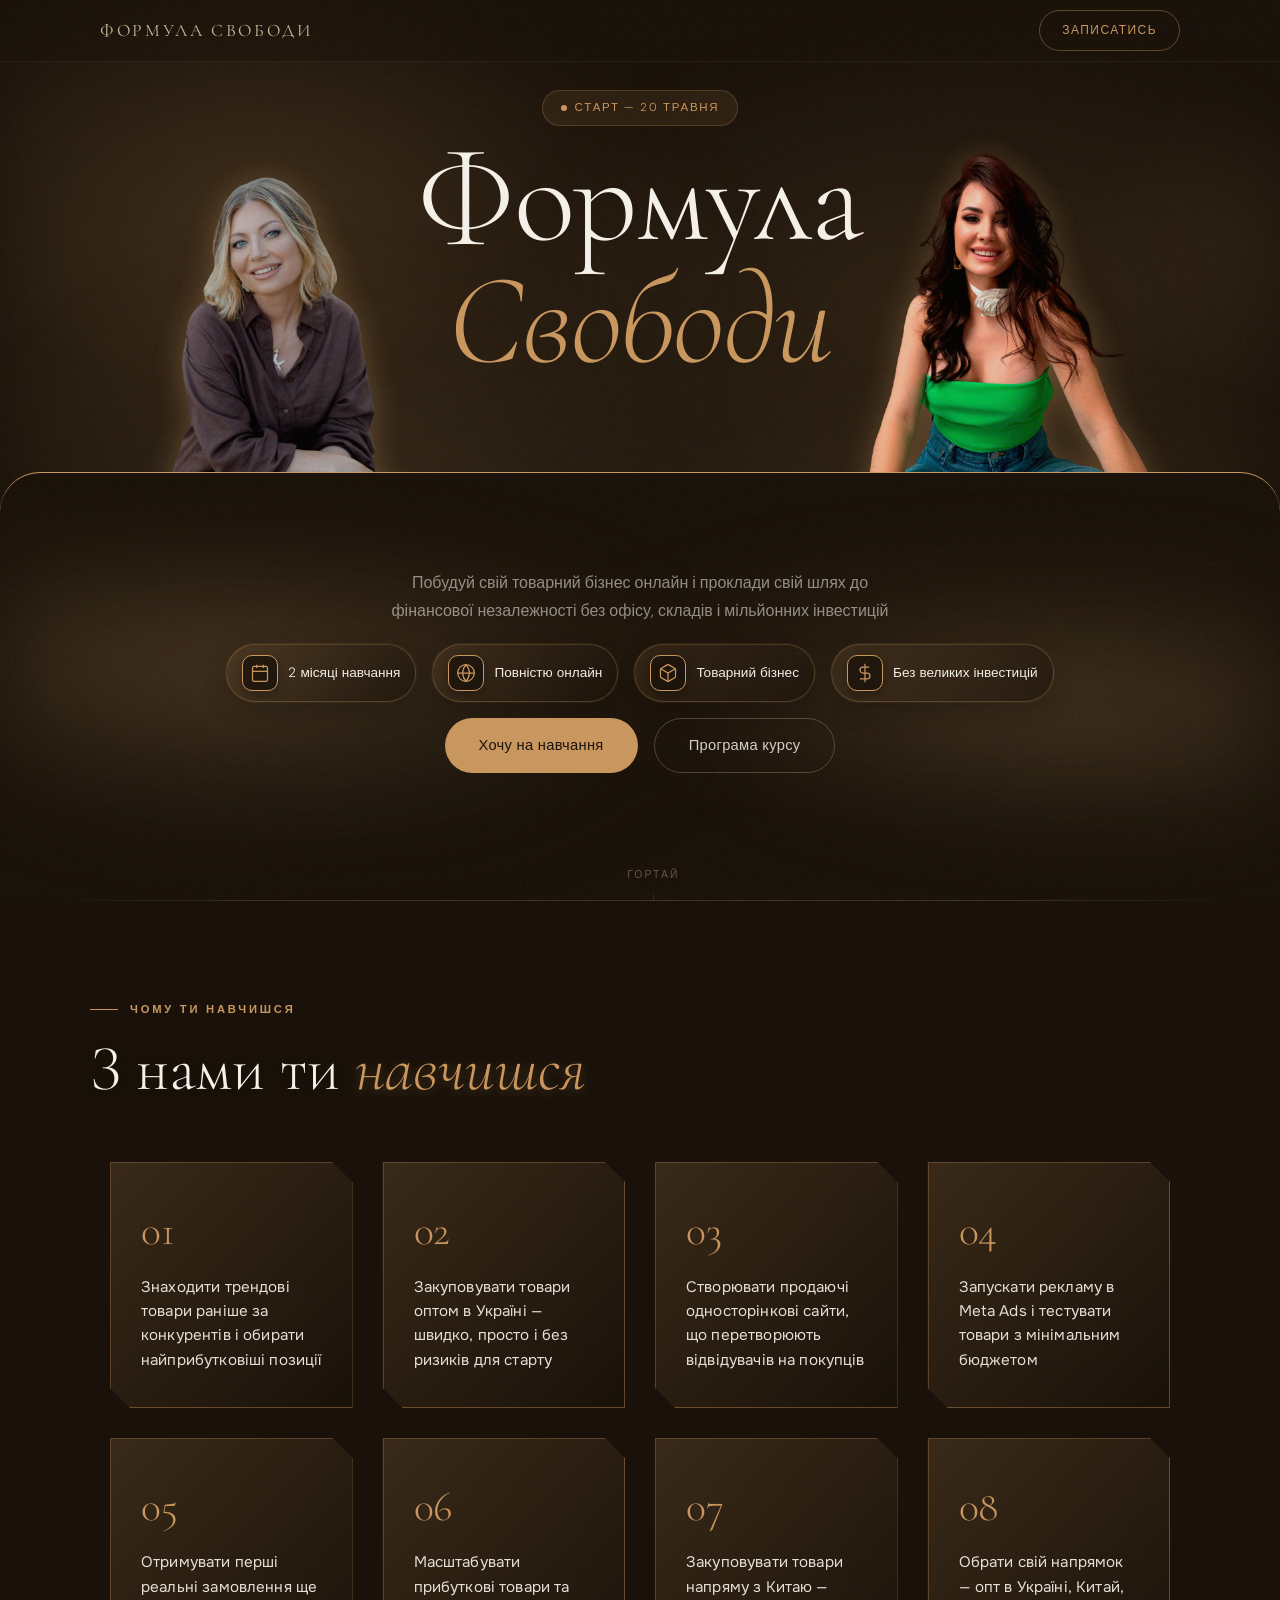
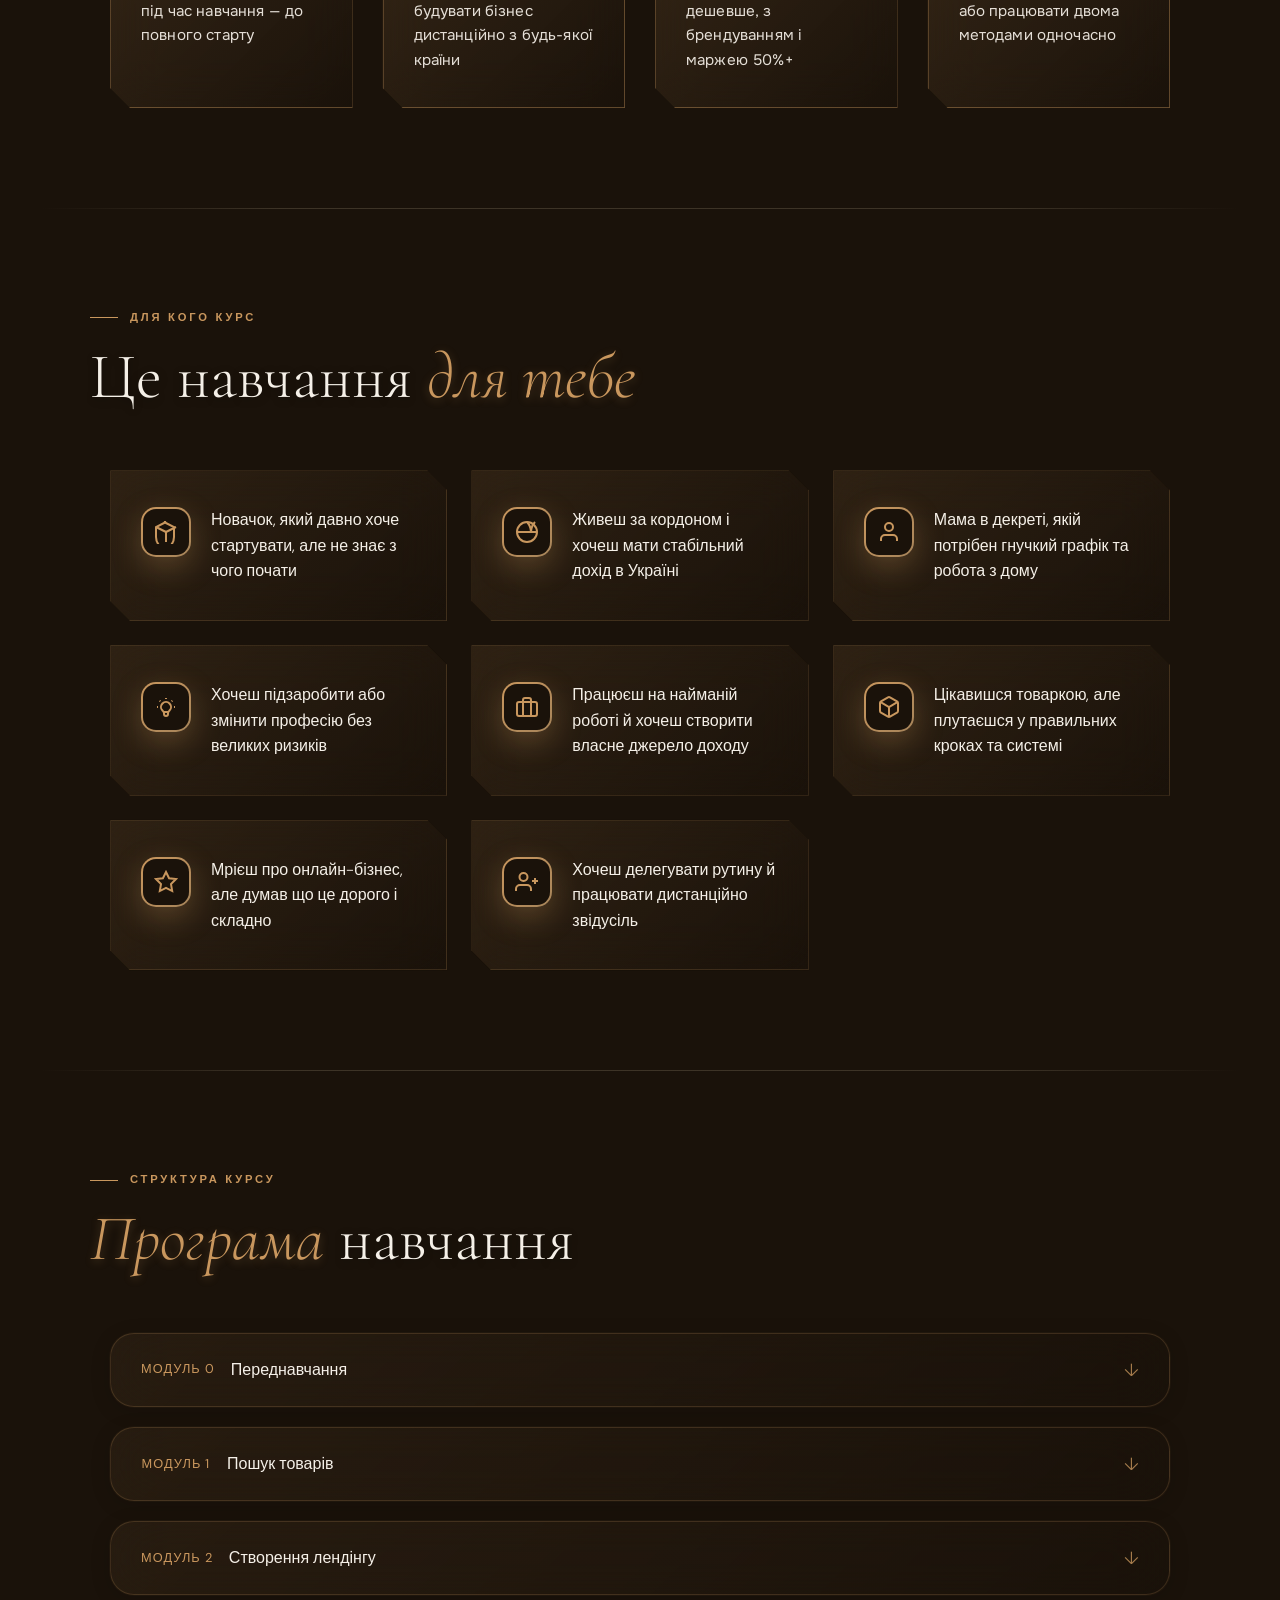
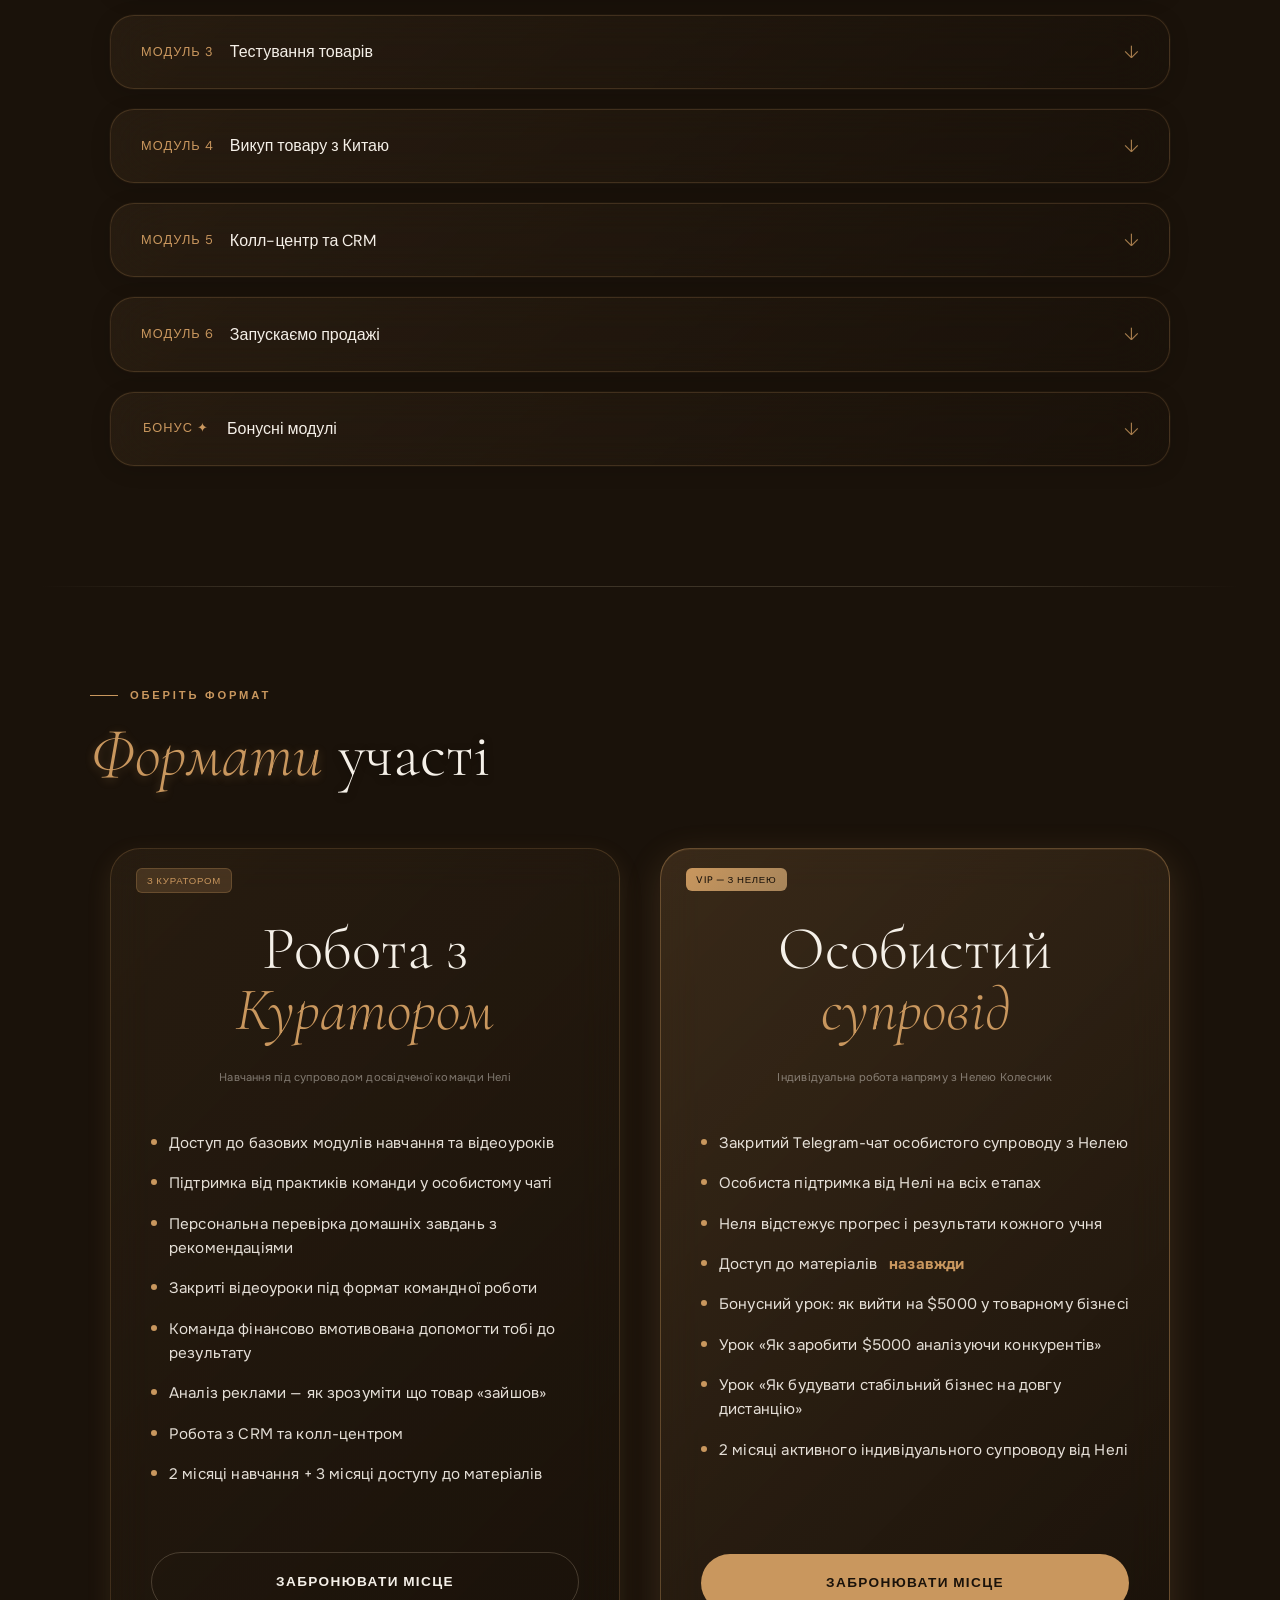
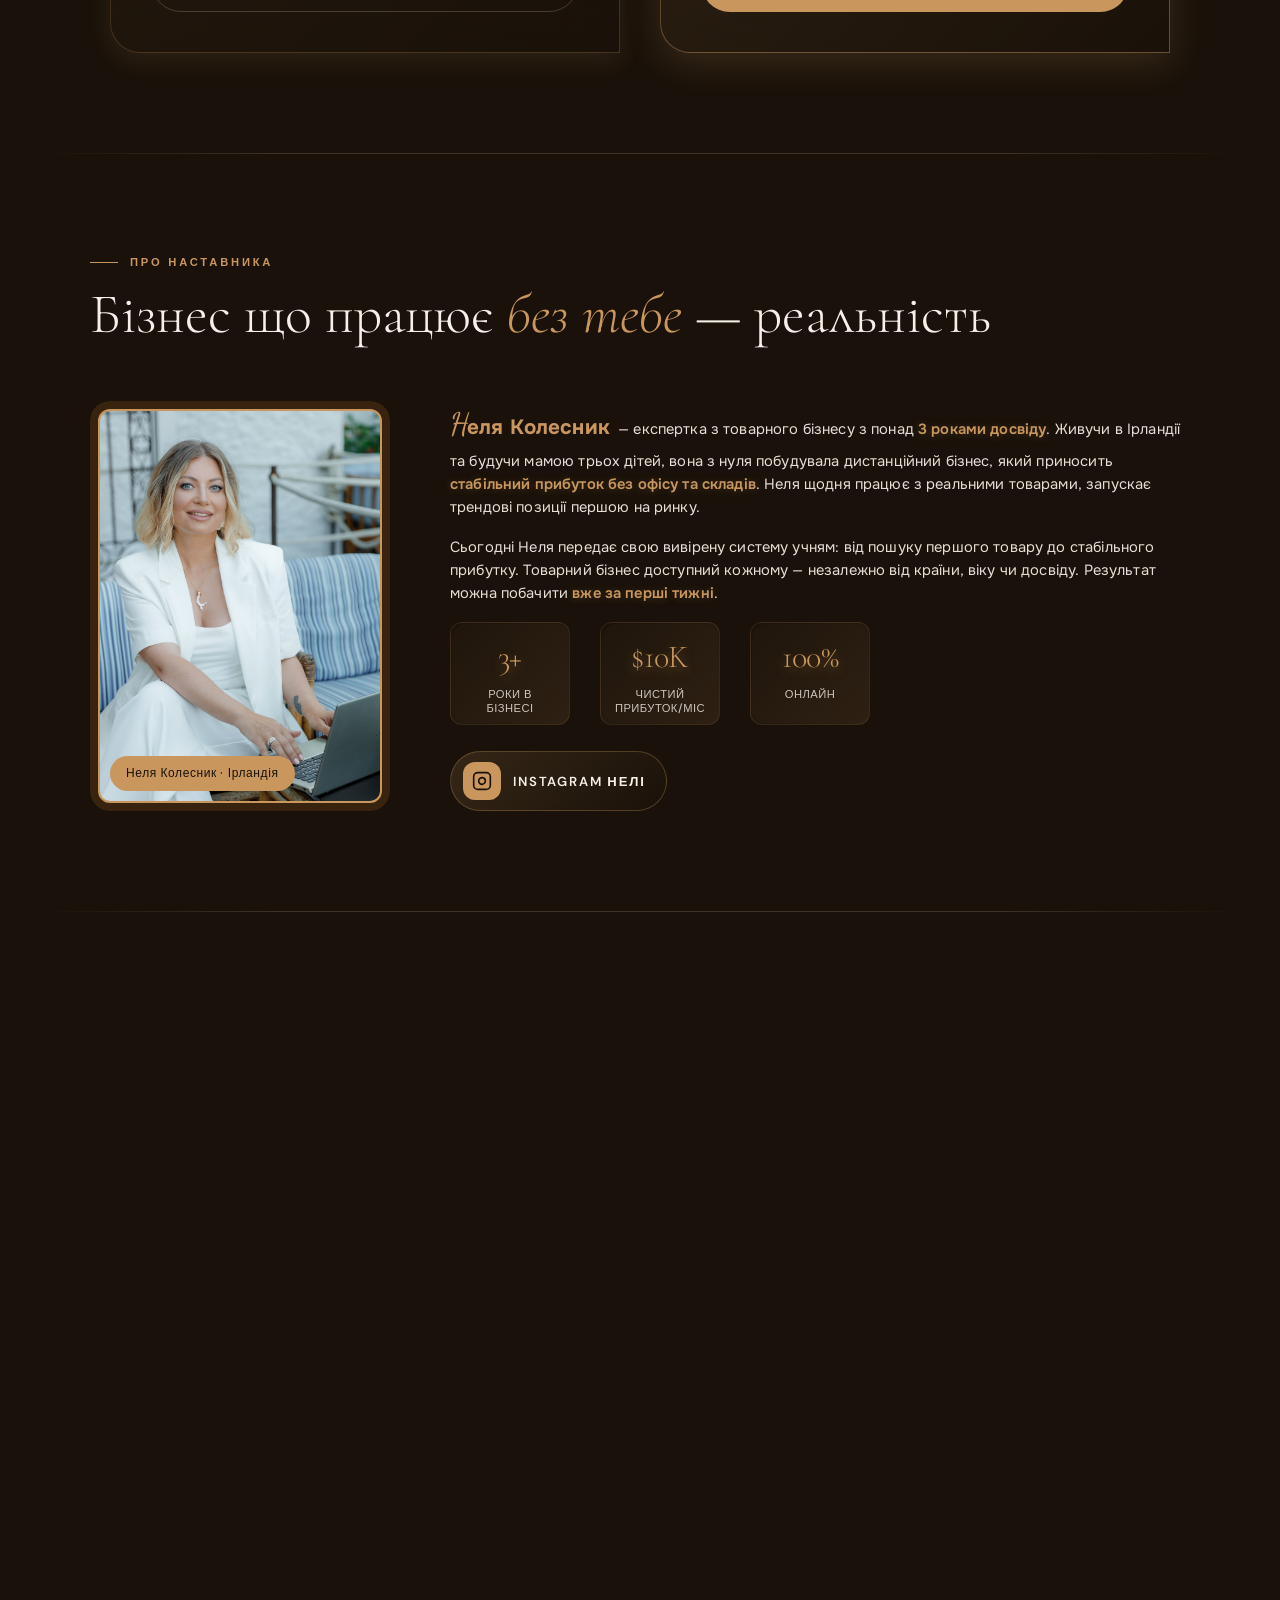
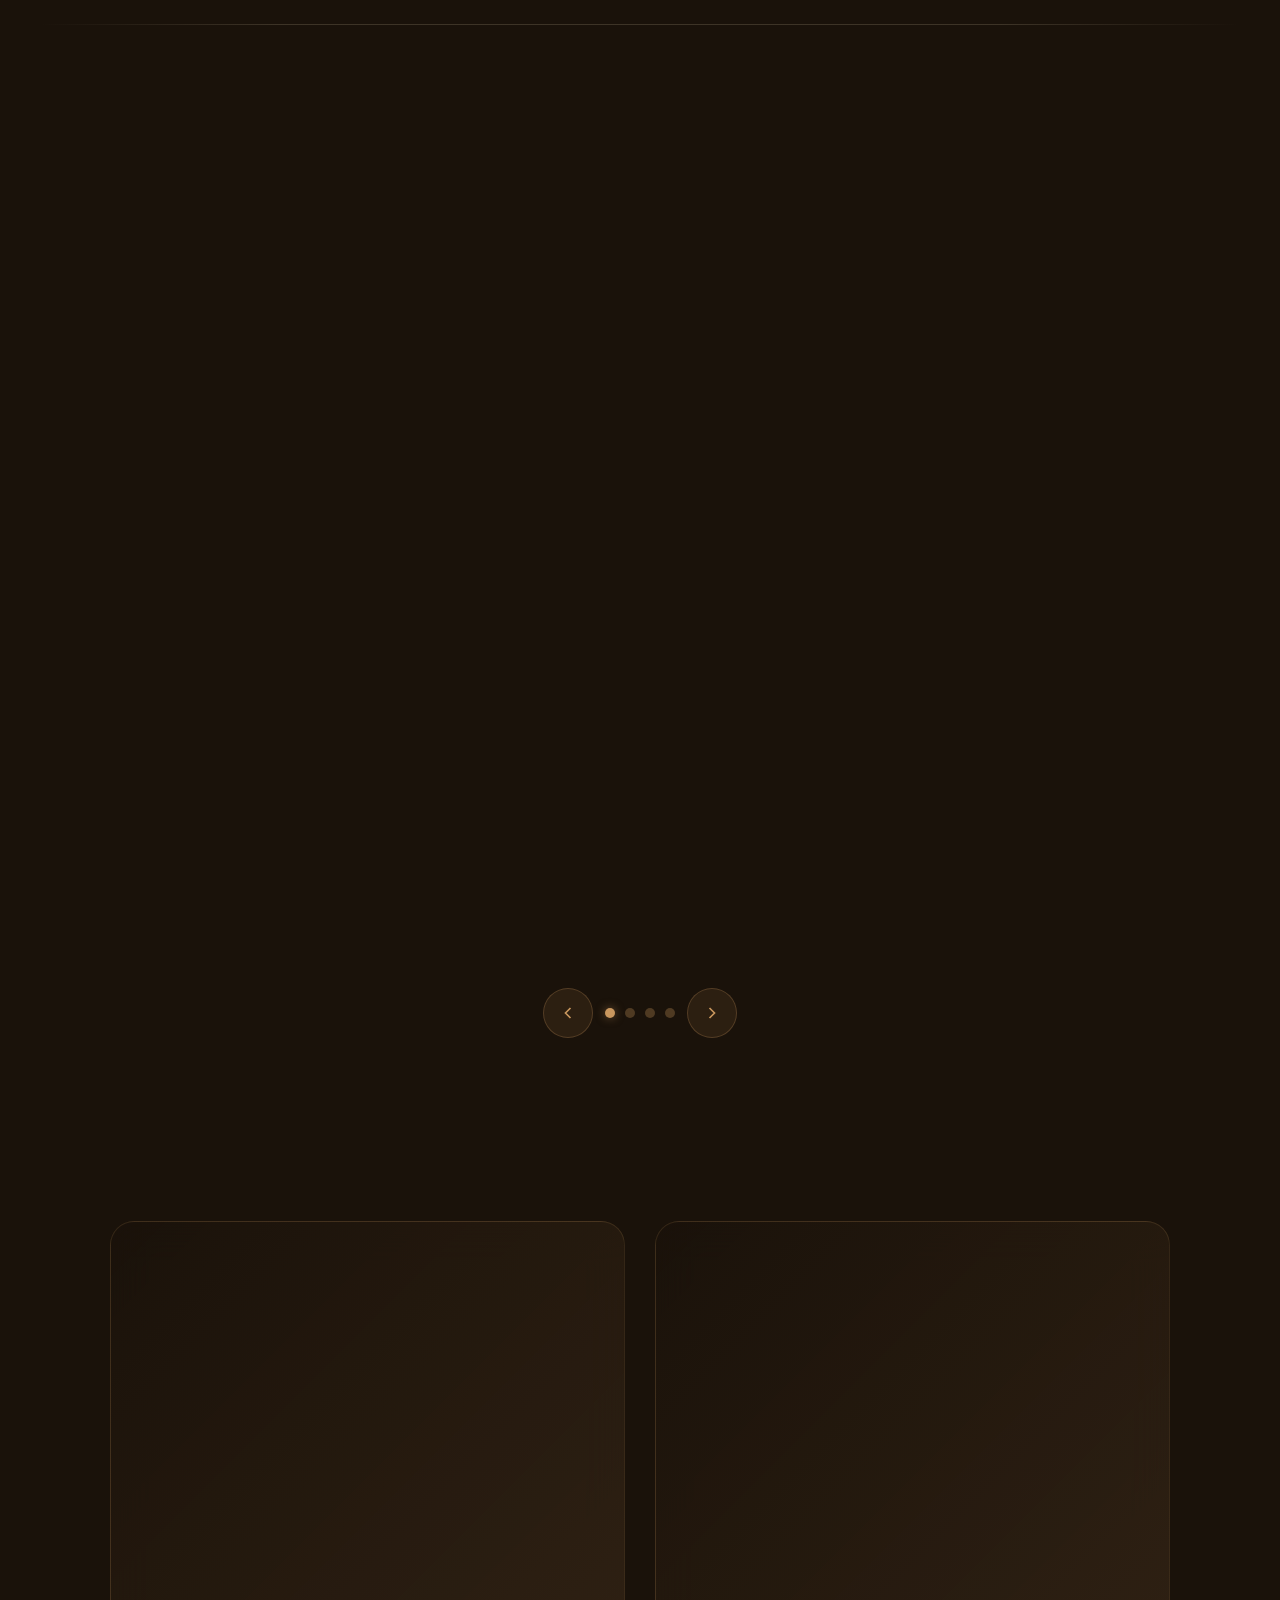
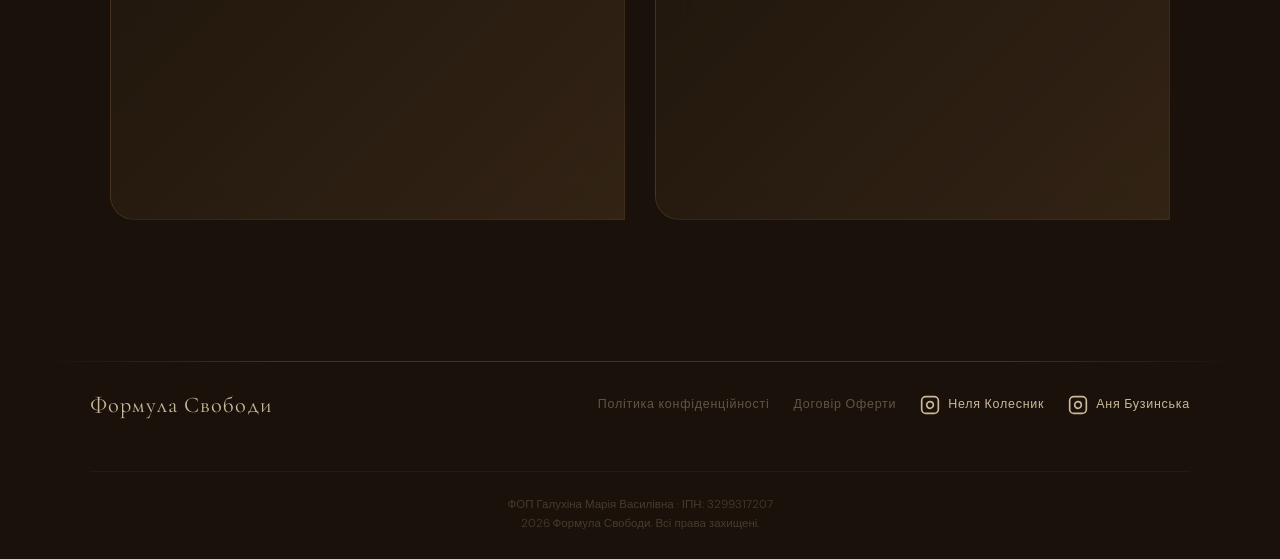
==== index.html @ 08f07c8e "Add files via upload" ====
<!DOCTYPE html>
<html lang="uk">
  
<head>
<meta charset="UTF-8" />
<meta name="viewport" content="width=device-width, initial-scale=1.0" />
<title>Формула Свободи — Неля Колесник</title>
<link rel="preconnect" href="https://fonts.googleapis.com" />
<link rel="preconnect" href="https://fonts.gstatic.com" crossorigin />
<link href="https://fonts.googleapis.com/css2?family=Cormorant+Garamond:ital,wght@0,300;0,400;0,600;0,700;1,300;1,400&family=DM+Sans:wght@300;400;500&family=Onest:wght@300;400;500;600&family=Dancing+Script:wght@400;700&display=swap" rel="stylesheet" />
<link rel="icon" type="image/svg+xml" href="data:image/svg+xml,%3Csvg xmlns='http://www.w3.org/2000/svg' viewBox='0 0 32 32'%3E%3Crect width='32' height='32' rx='6' fill='%23c9975e'/%3E%3Crect x='6' y='12' width='20' height='14' rx='2' fill='%23f5f0e8'/%3E%3Crect x='10' y='8' width='12' height='6' rx='1' fill='%23c9975e'/%3E%3Crect x='14' y='10' width='4' height='2' rx='1' fill='%23f5f0e8'/%3E%3C/svg%3E" />

<link rel="stylesheet" href="css/index.css">
</head>
<body>

<!-- NAV -->
<nav>
  <div class="nav-logo">Формула Свободи</div>
  <a href="https://t.me/Kolesnyk_team_H" target="_blank" class="nav-cta">Записатись</a>
</nav>

<!-- HERO -->
<section class="hero">
  <div class="hero-bg"></div>
  <div class="float-el float-el-1"></div>
  <div class="float-el float-el-2"></div>

  <div class="hero-badge">
    <span>Старт — 20 травня</span>
  </div>

  <div class="hero-photos">
    <img src="photo/hero11/Неля.png" alt="Неля" class="hero-photo-left">
    <img src="photo/hero11/Аня.png" alt="Аня" class="hero-photo-right">
  </div>

  <h1 class="hero-title">
    Формула<br />
    <em>Свободи</em>
  </h1>
<div class="new-item">
  <p class="hero-sub">
    Побудуй свій товарний бізнес онлайн і проклади свій шлях до фінансової незалежності без офісу, складів і мільйонних інвестицій
  </p>

  <div class="hero-pills">
    <div class="pill">
      <div class="pill-icon">
        <svg viewBox="0 0 24 24" fill="none" stroke="currentColor" stroke-width="1.5">
          <rect x="3" y="4" width="18" height="18" rx="2" ry="2"/>
          <line x1="16" y1="2" x2="16" y2="6"/>
          <line x1="8" y1="2" x2="8" y2="6"/>
          <line x1="3" y1="10" x2="21" y2="10"/>
        </svg>
      </div>
      2 місяці навчання
    </div>
    <div class="pill">
      <div class="pill-icon">
        <svg viewBox="0 0 24 24" fill="none" stroke="currentColor" stroke-width="1.5">
          <circle cx="12" cy="12" r="10"/>
          <line x1="2" y1="12" x2="22" y2="12"/>
          <path d="M12 2a15.3 15.3 0 0 1 4 10 15.3 15.3 0 0 1-4 10 15.3 15.3 0 0 1-4-10 15.3 15.3 0 0 1 4-10z"/>
        </svg>
      </div>
      Повністю онлайн
    </div>
    <div class="pill">
      <div class="pill-icon">
        <svg viewBox="0 0 24 24" fill="none" stroke="currentColor" stroke-width="1.5">
          <path d="M21 16V8a2 2 0 0 0-1-1.73l-7-4a2 2 0 0 0-2 0l-7 4A2 2 0 0 0 3 8v8a2 2 0 0 0 1 1.73l7 4a2 2 0 0 0 2 0l7-4A2 2 0 0 0 21 16z"/>
          <polyline points="3.27 6.96 12 12.01 20.73 6.96"/>
          <line x1="12" y1="22.08" x2="12" y2="12"/>
        </svg>
      </div>
      Товарний бізнес
    </div>
    <div class="pill">
      <div class="pill-icon">
        <svg viewBox="0 0 24 24" fill="none" stroke="currentColor" stroke-width="1.5">
          <line x1="12" y1="1" x2="12" y2="23"/>
          <path d="M17 5H9.5a3.5 3.5 0 0 0 0 7h5a3.5 3.5 0 0 1 0 7H6"/>
        </svg>
      </div>
      Без великих інвестицій
    </div>
  </div>

  <div class="hero-cta-group">
    <a href="https://t.me/Kolesnyk_team_H" target="_blank" class="btn-primary">Хочу на навчання</a>
    <a href="#programme" class="btn-ghost">Програма курсу</a>
  </div>

  <div class="hero-scroll">
    <span>Гортай</span>
    <div class="scroll-line"></div>
  </div>
</div>
</section>

<div class="section-divider"></div>

<!-- LEARN -->
<section class="learn" id="learn">
  <div class="learn-inner">
    <div class="reveal">
      <div class="section-label">Чому ти навчишся</div>
      <h2 class="section-title">З нами ти <em>навчишся</em></h2>
    </div>
    <div class="learn-grid">
      <div class="learn-card reveal reveal-delay-1">
        <div class="learn-num">01</div>
        <div class="learn-text">Знаходити трендові товари раніше за конкурентів і обирати найприбутковіші позиції</div>
      </div>
      <div class="learn-card reveal reveal-delay-2">
        <div class="learn-num">02</div>
        <div class="learn-text">Закуповувати товари оптом в Україні — швидко, просто і без ризиків для старту</div>
      </div>
      <div class="learn-card reveal reveal-delay-3">
        <div class="learn-num">03</div>
        <div class="learn-text">Створювати продаючі односторінкові сайти, що перетворюють відвідувачів на покупців</div>
      </div>
      <div class="learn-card reveal reveal-delay-1">
        <div class="learn-num">04</div>
        <div class="learn-text">Запускати рекламу в Meta Ads і тестувати товари з мінімальним бюджетом</div>
      </div>
      <div class="learn-card reveal reveal-delay-2">
        <div class="learn-num">05</div>
        <div class="learn-text">Отримувати перші реальні замовлення ще під час навчання — до повного старту</div>
      </div>
      <div class="learn-card reveal reveal-delay-3">
        <div class="learn-num">06</div>
        <div class="learn-text">Масштабувати прибуткові товари та будувати бізнес дистанційно з будь-якої країни</div>
      </div>
      <div class="learn-card reveal reveal-delay-1">
        <div class="learn-num">07</div>
        <div class="learn-text">Закуповувати товари напряму з Китаю — дешевше, з брендуванням і маржею 50%+</div>
      </div>
      <div class="learn-card reveal reveal-delay-2">
        <div class="learn-num">08</div>
        <div class="learn-text">Обрати свій напрямок — опт в Україні, Китай, або працювати двома методами одночасно</div>
      </div>
    </div>
  </div>
</section>

<div class="section-divider"></div>

<!-- FOR WHO -->
<section class="forwho" id="forwho">
  <div class="forwho-inner">
    <div class="reveal">
      <div class="section-label">Для кого курс</div>
      <h2 class="section-title">Це навчання <em>для тебе</em></h2>
    </div>
    <div class="forwho-grid reveal">
      <div class="forwho-item">
        <div class="forwho-icon">
          <svg viewBox="0 0 24 24" fill="none" stroke="currentColor" stroke-width="2">
            <path d="M12 2L2 7v10c0 5.55 3.84 10.74 9 12 5.16-1.26 9-6.45 9-12V7l-10-5z"/>
            <path d="M12 22V12"/>
            <path d="M12 12L2 7"/>
            <path d="M12 12l10-5"/>
          </svg>
        </div>
        <div class="forwho-text">Новачок, який давно хоче стартувати, але не знає з чого почати</div>
      </div>
      <div class="forwho-item">
        <div class="forwho-icon">
          <svg viewBox="0 0 24 24" fill="none" stroke="currentColor" stroke-width="2">
            <circle cx="12" cy="12" r="10"/>
            <path d="M2 12h20"/>
            <path d="M12 2a15.3 15.3 0 0 1 4 10 15.3 15.3 0 0 1 4-10"/>
          </svg>
        </div>
        <div class="forwho-text">Живеш за кордоном і хочеш мати стабільний дохід в Україні</div>
      </div>
      <div class="forwho-item">
        <div class="forwho-icon">
          <svg viewBox="0 0 24 24" fill="none" stroke="currentColor" stroke-width="2">
            <path d="M20 21v-2a4 4 0 0 0-4-4H8a4 4 0 0 0-4 4v2"/>
            <circle cx="12" cy="7" r="4"/>
          </svg>
        </div>
        <div class="forwho-text">Мама в декреті, якій потрібен гнучкий графік та робота з дому</div>
      </div>
      <div class="forwho-item">
        <div class="forwho-icon">
          <svg viewBox="0 0 24 24" fill="none" stroke="currentColor" stroke-width="2">
            <path d="M9.663 17h4.673M12 3v1m6.364 1.636l-.707.707M21 12h-1M4 12H3m3.343-5.657l-.707-.707m2.828 9.9a5 5 0 117.072 0l-.548.547A3.374 3.374 0 0014 18.469V19a2 2 0 11-4 0v-.531c0-.895-.356-1.754-.988-2.386l-.548-.547z"/>
          </svg>
        </div>
        <div class="forwho-text">Хочеш підзаробити або змінити професію без великих ризиків</div>
      </div>
      <div class="forwho-item">
        <div class="forwho-icon">
          <svg viewBox="0 0 24 24" fill="none" stroke="currentColor" stroke-width="2">
            <rect x="2" y="7" width="20" height="14" rx="2" ry="2"/>
            <path d="M16 21V5a2 2 0 00-2-2h-4a2 2 0 00-2 2v16"/>
          </svg>
        </div>
        <div class="forwho-text">Працюєш на найманій роботі й хочеш створити власне джерело доходу</div>
      </div>
      <div class="forwho-item">
        <div class="forwho-icon">
          <svg viewBox="0 0 24 24" fill="none" stroke="currentColor" stroke-width="2">
            <path d="M21 16V8a2 2 0 00-1-1.73l-7-4a2 2 0 00-2 0l-7 4A2 2 0 003 8v8a2 2 0 001 1.73l7 4a2 2 0 002 0l7-4A2 2 0 0021 16z"/>
            <polyline points="3.27 6.96 12 12.01 20.73 6.96"/>
            <line x1="12" y1="22.08" x2="12" y2="12"/>
          </svg>
        </div>
        <div class="forwho-text">Цікавишся товаркою, але плутаєшся у правильних кроках та системі</div>
      </div>
      <div class="forwho-item">
        <div class="forwho-icon">
          <svg viewBox="0 0 24 24" fill="none" stroke="currentColor" stroke-width="2">
            <polygon points="12 2 15.09 8.26 22 9 17 14.14 18.18 21.02 12 17.77 5.82 21.02 7 14.14 2 9 8.91 8.26 12 2"/>
          </svg>
        </div>
        <div class="forwho-text">Мрієш про онлайн-бізнес, але думав що це дорого і складно</div>
      </div>
      <div class="forwho-item">
        <div class="forwho-icon">
          <svg viewBox="0 0 24 24" fill="none" stroke="currentColor" stroke-width="2">
            <path d="M16 21v-2a4 4 0 00-4-4H5a4 4 0 00-4 4v2"/>
            <circle cx="8.5" cy="7" r="4"/>
            <path d="M20 8v6M23 11h-6"/>
          </svg>
        </div>
        <div class="forwho-text">Хочеш делегувати рутину й працювати дистанційно звідусіль</div>
      </div>
    </div>
  </div>
</section>

<div class="section-divider"></div>

<!-- PROGRAMME -->
<section class="programme" id="programme">
  <div class="programme-inner">
    <div class="reveal">
      <div class="section-label">Структура курсу</div>
      <h2 class="section-title"><em>Програма</em> навчання</h2>
    </div>
    <div class="acc-list">

      <div class="acc-item reveal">
        <div class="acc-header" onclick="toggleAcc(this)">
          <div class="acc-meta">
            <span class="acc-num">Модуль 0</span>
            <span class="acc-name">Переднавчання</span>
          </div>
          <div class="acc-arrow">↓</div>
        </div>
        <div class="acc-body">
          <div class="acc-body-inner">
            <ul class="acc-points">
              <li>Ознайомишся зі структурою курсу та налаштуєш себе на результат</li>
              <li>Підготуєш усе необхідне для роботи і зробиш перші кроки</li>
            </ul>
          </div>
        </div>
      </div>

      <div class="acc-item reveal">
        <div class="acc-header" onclick="toggleAcc(this)">
          <div class="acc-meta">
            <span class="acc-num">Модуль 1</span>
            <span class="acc-name">Пошук товарів</span>
          </div>
          <div class="acc-arrow">↓</div>
        </div>
        <div class="acc-body">
          <div class="acc-body-inner">
            <ul class="acc-points">
              <li>Навчишся знаходити трендові товари до того, як вони стануть масовими</li>
              <li>Зрозумієш, як оцінювати попит та конкурентне середовище</li>
              <li>Обиратимеш найкращі позиції з максимальною маржинальністю</li>
            </ul>
          </div>
        </div>
      </div>

      <div class="acc-item reveal">
        <div class="acc-header" onclick="toggleAcc(this)">
          <div class="acc-meta">
            <span class="acc-num">Модуль 2</span>
            <span class="acc-name">Створення лендінгу</span>
          </div>
          <div class="acc-arrow">↓</div>
        </div>
        <div class="acc-body">
          <div class="acc-body-inner">
            <ul class="acc-points">
              <li>Розберешся з доменом, хостингом та базовими налаштуваннями</li>
              <li>Навчишся швидко працювати з конструктором сайтів</li>
              <li>Створиш повноцінний продаючий лендінг для свого товару</li>
            </ul>
          </div>
        </div>
      </div>

      <div class="acc-item reveal">
        <div class="acc-header" onclick="toggleAcc(this)">
          <div class="acc-meta">
            <span class="acc-num">Модуль 3</span>
            <span class="acc-name">Тестування товарів</span>
          </div>
          <div class="acc-arrow">↓</div>
        </div>
        <div class="acc-body">
          <div class="acc-body-inner">
            <ul class="acc-points">
              <li>Дізнаєшся все про запуск реклами в Meta Ads від нуля</li>
              <li>Освоїш тести в Ads Manager і навчишся читати аналітику</li>
              <li>Зрозумієш, як визначати товари що «заходять» і відсівати провальні</li>
            </ul>
          </div>
        </div>
      </div>

      <div class="acc-item reveal">
        <div class="acc-header" onclick="toggleAcc(this)">
          <div class="acc-meta">
            <span class="acc-num">Модуль 4</span>
            <span class="acc-name">Викуп товару з Китаю</span>
          </div>
          <div class="acc-arrow">↓</div>
        </div>
        <div class="acc-body">
          <div class="acc-body-inner">
            <ul class="acc-points">
              <li>Отримаєш покрокову інструкцію замовлення прямо з фабрик</li>
              <li>Дізнаєшся, як купувати безпечно й уникнути типових пасток</li>
            </ul>
          </div>
        </div>
      </div>

      <div class="acc-item reveal">
        <div class="acc-header" onclick="toggleAcc(this)">
          <div class="acc-meta">
            <span class="acc-num">Модуль 5</span>
            <span class="acc-name">Колл-центр та CRM</span>
          </div>
          <div class="acc-arrow">↓</div>
        </div>
        <div class="acc-body">
          <div class="acc-body-inner">
            <ul class="acc-points">
              <li>Навчишся передавати й ефективно обробляти замовлення в системі</li>
              <li>Дізнаєшся, як автоматизувати ключові бізнес-процеси та делегувати рутину</li>
            </ul>
          </div>
        </div>
      </div>

      <div class="acc-item reveal">
        <div class="acc-header" onclick="toggleAcc(this)">
          <div class="acc-meta">
            <span class="acc-num">Модуль 6</span>
            <span class="acc-name">Запускаємо продажі</span>
          </div>
          <div class="acc-arrow">↓</div>
        </div>
        <div class="acc-body">
          <div class="acc-body-inner">
            <ul class="acc-points">
              <li>Розберешся, як запускати стабільні продажі після отримання товару</li>
              <li>Навчишся організовувати обробку замовлень та роботу з клієнтами</li>
            </ul>
          </div>
        </div>
      </div>

      <div class="acc-item acc-bonus reveal">
        <div class="acc-header" onclick="toggleAcc(this)">
          <div class="acc-meta">
            <span class="acc-num"></span>
            <span class="acc-name">Бонусні модулі</span>
          </div>
          <div class="acc-arrow">↓</div>
        </div>
        <div class="acc-body">
          <div class="acc-body-inner">
            <ul class="acc-points">
              <li>Відкриття ФОП — легально та правильно без зайвого клопоту</li>
              <li>Пошук постачальників в Україні — як економити час і гроші</li>
              <li>Антикризовий модуль — що робити в нестандартних ситуаціях і форс-мажорах</li>
            </ul>
          </div>
        </div>
      </div>

    </div>
  </div>
</section>

<div class="section-divider"></div>


<!-- FORMATS -->
<section class="formats" id="formats">
  <div class="formats-inner">
    <div class="reveal">
      <div class="section-label">Оберіть формат</div>
      <h2 class="section-title"><em>Формати</em> участі</h2>
    </div>
    <div class="formats-grid">

      <!-- Card 1 -->
      <div class="format-card curator reveal">
        <div class="format-tag-corner curator">З куратором</div>
        <div class="format-card-top">
          <div class="format-name banner-title">Робота з<br/><em>Куратором</em></div>
          <div class="format-desc subtitle-small">Навчання під супроводом досвідченої команди Нелі</div>
        </div>
        <ul class="format-features">
          <li><div class="feat-dot"></div>Доступ до базових модулів навчання та відеоуроків</li>
          <li><div class="feat-dot"></div>Підтримка від практиків команди у особистому чаті</li>
          <li><div class="feat-dot"></div>Персональна перевірка домашніх завдань з рекомендаціями</li>
          <li><div class="feat-dot"></div>Закриті відеоуроки під формат командної роботи</li>
          <li><div class="feat-dot"></div>Команда фінансово вмотивована допомогти тобі до результату</li>
          <li><div class="feat-dot"></div>Аналіз реклами — як зрозуміти що товар «зайшов»</li>
          <li><div class="feat-dot"></div>Робота з CRM та колл-центром</li>
          <li><div class="feat-dot"></div>2 місяці навчання + 3 місяці доступу до матеріалів</li>
        </ul>
        <div class="format-cta-wrap">
          <a href="https://t.me/Kolesnyk_team_H" target="_blank" class="btn-ghost" style="display:flex;justify-content:center;">Забронювати місце</a>
        </div>
      </div>

      <!-- Card 2 -->
      <div class="format-card dark-card reveal reveal-delay-1">
        <div class="format-tag-corner personal">VIP — з Нелею</div>
        <div class="format-card-top">
          <div class="format-name banner-title">Особистий<br/><em>супровід</em></div>
          <div class="format-desc subtitle-small">Індивідуальна робота напряму з Нелею Колесник</div>
        </div>
        <ul class="format-features">
          <li><div class="feat-dot"></div>Закритий Telegram-чат особистого супроводу з Нелею</li>
          <li><div class="feat-dot"></div>Особиста підтримка від Нелі на всіх етапах</li>
          <li><div class="feat-dot"></div>Неля відстежує прогрес і результати кожного учня</li>
          <li><div class="feat-dot"></div>Доступ до матеріалів <strong style="color:var(--accent)">назавжди</strong></li>
          <li><div class="feat-dot"></div>Бонусний урок: як вийти на $5000 у товарному бізнесі</li>
          <li><div class="feat-dot"></div>Урок «Як заробити $5000 аналізуючи конкурентів»</li>
          <li><div class="feat-dot"></div>Урок «Як будувати стабільний бізнес на довгу дистанцію»</li>
          <li><div class="feat-dot"></div>2 місяці активного індивідуального супроводу від Нелі</li>
        </ul>
        <div class="format-cta-wrap">
          <a href="https://t.me/Kolesnyk_team_H" target="_blank" class="btn-primary" style="display:flex;justify-content:center;">Забронювати місце</a>
        </div>
      </div>

    </div>
  </div>
</section>

<div class="section-divider"></div>

<!-- ABOUT -->
<section class="about" id="about">
  <div class="about-inner">
    <div class="about-header reveal">
      <div class="section-label">Про наставника</div>
      <h2 class="about-main-title">Бізнес що працює <em>без тебе</em> — реальність</h2>
    </div>
    <div class="expert-wrap reveal">
      <div class="expert-photo-col">
        <div class="expert-photo">
          <img src="photo/709A1560.jpg" alt="Неля Колесник" class="expert-photo-img" loading="lazy">
          <div class="expert-photo-border"></div>
          <div class="expert-photo-frame"></div>
          <div class="expert-tag">Неля Колесник · Ірландія</div>
        </div>
      </div>
      <div class="expert-info-col">
        <p class="expert-text">
          <span class="expert-name-container"><span class="expert-name-handwritten">H</span>еля Колесник</span> — експертка з товарного бізнесу з понад <span class="hl">3 роками досвіду</span>. Живучи в Ірландії та будучи мамою трьох дітей, вона з нуля побудувала дистанційний бізнес, який приносить <span class="hl-phrase">стабільний прибуток без офісу та складів</span>. Неля щодня працює з реальними товарами, запускає трендові позиції першою на ринку.
        </p>
        <p class="expert-text">
          Сьогодні Неля передає свою вивірену систему учням: від пошуку першого товару до стабільного прибутку. Товарний бізнес доступний кожному — незалежно від країни, віку чи досвіду. Результат можна побачити <span class="hl-phrase">вже за перші тижні</span>.
        </p>
        <div class="about-stats">
          <div class="stat">
            <div class="stat-icon">
              <svg viewBox="0 0 24 24" fill="none" stroke="currentColor" stroke-width="2">
                <circle cx="12" cy="12" r="10"/>
                <polyline points="12 6 12 12 16 14"/>
              </svg>
            </div>
            <div class="stat-val">3+</div>
            <div class="stat-label">роки в<br>бізнесі</div>
          </div>
          <div class="stat">
            <div class="stat-icon">
              <svg viewBox="0 0 24 24" fill="none" stroke="currentColor" stroke-width="2">
                <line x1="12" y1="1" x2="12" y2="23"/>
                <path d="M17 5H9.5a3.5 3.5 0 0 0 0 7h5a3.5 3.5 0 0 1 0 7H6"/>
              </svg>
            </div>
            <div class="stat-val">$10K</div>
            <div class="stat-label">чистий<br>прибуток/міс</div>
          </div>
          <div class="stat">
            <div class="stat-icon">
              <svg viewBox="0 0 24 24" fill="none" stroke="currentColor" stroke-width="2">
                <circle cx="12" cy="12" r="10"/>
                <line x1="2" y1="12" x2="22" y2="12"/>
                <path d="M12 2a15.3 15.3 0 0 1 4 10 15.3 15.3 0 0 1-4 10 15.3 15.3 0 0 1-4-10 15.3 15.3 0 0 1 4-10z"/>
              </svg>
            </div>
            <div class="stat-val">100%</div>
            <div class="stat-label">онлайн</div>
          </div>
        </div>
        <div class="expert-social-wrap">
          <a href="https://www.instagram.com/nelia_kolesnyk/" target="_blank" class="ig-link">
            <span class="ig-glyph">
              <svg viewBox="0 0 24 24" fill="none" stroke="currentColor" stroke-width="2">
                <rect x="2" y="2" width="20" height="20" rx="5" ry="5"></rect>
                <path d="M16 11.37A4 4 0 1 1 12.63 8 4 4 0 0 1 16 11.37z"></path>
                <line x1="17.5" y1="6.5" x2="17.51" y2="6.5"></line>
              </svg>
            </span>
            <span class="ig-label">Instagram Нелі</span>
          </a>
        </div>
      </div>
    </div>
  </div>
</section>

<div class="section-divider"></div>

<!-- EXPERTS -->
<section class="experts" id="experts">
  <div class="experts-inner">
    <div class="reveal">
      <div class="section-label">Про блогера</div>
      <h2 class="section-title">Експерт + блогер = <em>результат</em></h2>
    </div>

    <div class="expert-wrap reveal">
      <div class="expert-photo-col">
        <div class="expert-photo">
          <img src="photo/annna.JPG" alt="Аня" class="expert-photo-img" loading="lazy">
          <div class="expert-photo-border"></div>
          <div class="expert-photo-frame"></div>
          <div class="expert-tag">Аня · Україна</div>
        </div>
      </div>
      <div class="expert-info-col">
        <p class="expert-text">
          <span class="expert-name-container smaller"><span class="expert-name-handwritten">A</span>ня Бузинська</span> — популярна Instagram-блогерка, яка хотіла спробувати товарний бізнес, але не знала з чого почати. Коли Неля надала доступ до курсу, Аня разом із чоловіком поринули в навчання. Перші тести не давали результату, але завдяки <span class="hl-phrase">покроковій системі Нелі</span> та підтримці вони не зупинилися.
        </p>
        <div class="expert-quote">
          <div class="quote-label">Цитата Ани Бузинської</div>
          <div class="expert-quote-text">«Я думала, що товарний бізнес — це щось складне і недоступне. Але коли тобі дають покрокову систему, все стає зрозуміло. За <span class="hl-phrase">перший тиждень</span> ми з чоловіком заробили <span class="hl">10&nbsp;000&nbsp;грн</span> — і зрозуміли, що це реально!»</div>
        </div>
        <p class="expert-text">
          Сьогодні Аня вийшла на <span class="hl">85+ успішних продажів</span> і продовжує розвивати свій бізнес.
        </p>
        <div class="expert-social-wrap">
          <a href="https://www.instagram.com/anyabuzinska" target="_blank" class="ig-link">
            <span class="ig-glyph">
              <svg viewBox="0 0 24 24" fill="none" stroke="currentColor" stroke-width="2">
                <rect x="2" y="2" width="20" height="20" rx="5" ry="5"></rect>
                <path d="M16 11.37A4 4 0 1 1 12.63 8 4 4 0 0 1 16 11.37z"></path>
                <line x1="17.5" y1="6.5" x2="17.51" y2="6.5"></line>
              </svg>
            </span>
            <span class="ig-label">Instagram Ані</span>
          </a>
        </div>
      </div>
    </div>

  </div>
</section>

<div class="section-divider"></div>

<!-- CASES -->
<section class="cases" id="cases">
  <div class="cases-inner">
    <div class="cases-head reveal">
      <div class="section-label">Результати учнів</div>
      <h2 class="section-title"><em>Результати</em></h2>
    </div>

    <!-- Featured Cases -->
    <div class="featured-section-header reveal">
      <!-- <h3 class="featured-section-title">Особливі результати</h3> -->
    </div>
    <div class="featured-cases reveal">
      
      <!-- Alina Case -->
      <div class="featured-case-card" data-case="alina">
        <div class="featured-case-gallery">
          <div class="featured-main-photo">
            <img src="photo/alina1.jpg" alt="Алина" class="featured-photo-img" data-index="0" decoding="async" loading="lazy">
            <div class="featured-photo-overlay"></div>
          </div>
          <div class="featured-thumbnails">
            <img src="photo/alina1.jpg" alt="Алина" class="featured-thumb active" data-index="0" decoding="async" loading="lazy">
            <img src="photo/alina2.jpg" alt="Алина" class="featured-thumb" data-index="1" decoding="async" loading="lazy">
            <img src="photo/alina3.jpg" alt="Алина" class="featured-thumb" data-index="2" decoding="async" loading="lazy">
          </div>
        </div>
        
        <div class="featured-case-content">
          <div class="featured-case-head">
            <div class="featured-case-title"><span class="hl">Алина</span></div>
            <div class="featured-case-role">Учениця курсу</div>
          </div>
          
          <p class="featured-case-text">
            За час навчання заробила <span class="hl">38 000 грн</span> з першої партії товару. Потім привезла нову партію і за 2 тижні заробила ще <span class="hl">$1900</span>. Оформила ФОП для офіційної роботи. Доставка недорога — працює швидко і надійно.
          </p>
          
          <div class="featured-video-wrapper">
            <video class="featured-video" controls preload="none" poster="video/video-alina-img.png">
              <source src="video/case-alina-video.mp4" type="video/mp4">
              Ваш браузер не підтримує відео.
            </video>
          </div>
          
          <div class="featured-case-result">
            <div class="featured-result-item">
              <span class="featured-result-num">38 000 грн</span>
              <span class="featured-result-label">з 1 партії</span>
            </div>
            <div class="featured-result-item">
              <span class="featured-result-num">$1900</span>
              <span class="featured-result-label">за 2 тижні</span>
            </div>
            <div class="featured-result-item">
              <span class="featured-result-num">ФОП</span>
              <span class="featured-result-label">офіційний бізнес</span>
            </div>
          </div>
          
          <div class="featured-case-quote featured-case-quote-alina">
            <div class="quote-label">Цитата учениці</div>
            <div class="featured-quote-text">«Система Нелі дала зрозумілий алгоритм — від пошуку товару до перших продажів. Підтримка в чаті допомагала долати труднощі»</div>
          </div>
        </div>
      </div>

      <!-- Marina Case -->
      <div class="featured-case-card" data-case="marina">
        <div class="featured-case-gallery">
          <div class="featured-main-photo">
            <img src="photo/marina1.jpg" alt="Марина" class="featured-photo-img" data-index="0" decoding="async" loading="lazy">
            <div class="featured-photo-overlay"></div>
          </div>
          <div class="featured-thumbnails">
            <img src="photo/marina1.jpg" alt="Марина" class="featured-thumb active" data-index="0" decoding="async" loading="lazy">
            <img src="photo/marina2.jpg" alt="Марина" class="featured-thumb" data-index="1" decoding="async" loading="lazy">
            <img src="photo/marina3.jpg" alt="Марина" class="featured-thumb" data-index="2" decoding="async" loading="lazy">
            <img src="photo/marina4.jpg" alt="Марина" class="featured-thumb" data-index="3" decoding="async" loading="lazy">
          </div>
        </div>
        
        <div class="featured-case-content">
          <div class="featured-case-head">
            <div class="featured-case-title"><span class="hl">Марина</span></div>
            <div class="featured-case-role">Учениця курсу</div>
          </div>
          
          <p class="featured-case-text">
            Вивчала уроки по кілька разів, працювала по кроках і постійно консультувалася. Налаштувала <span class="hl">автоматизацію</span> — тепер замовлення обробляються самі. Оформила ФОП для офіційної роботи. Знаєть, хто купує, і робить рекламу правильно. При <span class="hl">50+</span> замовленнях перейшла до аналітики — тепер все працює ефективно.
          </p>
          
          <div class="featured-video-wrapper">
            <video class="featured-video" controls preload="none" poster="video/video-marina-img.png">
              <source src="video/case-marina-video.mp4" type="video/mp4">
              Ваш браузер не підтримує відео.
            </video>
          </div>
          
          <div class="featured-case-result">
            <div class="featured-result-item">
              <span class="featured-result-num">Кастомна CRM</span>
              <span class="featured-result-label">своя система</span>
            </div>
            <div class="featured-result-item">
              <span class="featured-result-num">Аналитика</span>
              <span class="featured-result-label">налаштування</span>
            </div>
            <div class="featured-result-item">
              <span class="featured-result-num">50+ замовлень</span>
              <span class="featured-result-label">за місяць</span>
            </div>
          </div>
          
          <div class="featured-case-quote featured-case-quote-marina">
            <div class="quote-label">Цитата учениці</div>
            <div class="featured-quote-text">«Коли є система — бізнес працює без тебе. Можу працювати з будь-якої точки світу»</div>
          </div>
        </div>
      </div>

      <!-- Vita Case -->
      <div class="featured-case-card" data-case="vita">
        <div class="featured-case-gallery">
          <div class="featured-main-photo">
            <img src="photo/vita1.jpg" alt="Віта" class="featured-photo-img" data-index="0" decoding="async" loading="lazy">
            <div class="featured-photo-overlay"></div>
          </div>
          <div class="featured-thumbnails">
            <img src="photo/vita1.jpg" alt="Віта" class="featured-thumb active" data-index="0" decoding="async" loading="lazy">
            <img src="photo/vita2.jpg" alt="Віта" class="featured-thumb" data-index="1" decoding="async" loading="lazy">
          </div>
        </div>
        
        <div class="featured-case-content">
          <div class="featured-case-head">
            <div class="featured-case-title"><span class="hl">Віта</span></div>
            <div class="featured-case-role">Учениця курсу</div>
          </div>
          
          <p class="featured-case-text">
            Поєднувала навчання з роботою в товарному бізнесі. Налаштувала процеси — тестові замовлення, обробка заявок, робота з клієнтами. Подолала труднощі на старті і вийшла на <span class="hl">стабільний результат</span>. <span class="hl">Живий супровід</span> і швидка допомога в чаті допомагали рухатися вперед.
          </p>
          
          <div class="featured-video-wrapper">
            <video class="featured-video" controls preload="none" poster="video/video-vita-img.png">
              <source src="video/case-vita-video.mp4" type="video/mp4">
              Ваш браузер не підтримує відео.
            </video>
          </div>
          
          <div class="featured-case-result">
            <div class="featured-result-item">
              <span class="featured-result-num">Перші продажі</span>
              <span class="featured-result-label">стабільний результат</span>
            </div>
            <div class="featured-result-item">
              <span class="featured-result-num">Замовлення</span>
              <span class="featured-result-label">автообробка</span>
            </div>
            <div class="featured-result-item">
              <span class="featured-result-num">Підтримка</span>
              <span class="featured-result-label">на кожному етапі</span>
            </div>
          </div>
          
          <div class="featured-case-quote featured-case-quote-vita">
            <div class="quote-label">Цитата учениці</div>
            <div class="featured-quote-text">«Важливо налаштувати процеси і мати підтримку — тоді навчання з роботою поєднуються легко»</div>
          </div>
        </div>
      </div>

      <!-- Andrii Case -->
      <div class="featured-case-card" data-case="andrii">
        <div class="featured-case-gallery">
          <div class="featured-main-photo">
            <img src="photo/case-andrii-1.jpg" alt="Андрій" class="featured-photo-img" data-index="0" decoding="async" loading="lazy">
            <div class="featured-photo-overlay"></div>
          </div>
          <div class="featured-thumbnails">
            <img src="photo/case-andrii-1.jpg" alt="Андрій" class="featured-thumb active" data-index="0" decoding="async" loading="lazy">
          </div>
        </div>
        
        <div class="featured-case-content">
          <div class="featured-case-head">
            <div class="featured-case-title"><span class="hl">Андрій</span></div>
            <div class="featured-case-role">Учень курсу</div>
          </div>
          
          <p class="featured-case-text">
            Зростання з <span class="hl">$1000</span> до <span class="hl">$2100</span> за короткий час. Перейшов на роботу з Китаєм — товар дешевше, можна забрендувати своїм логотипом і стати унікальним на ринку. Розуміє, що працювати з посередниками не варто — вони не розбираються в процесах. Китай — це інший рівень бізнесу.
          </p>
          
          <div class="featured-video-wrapper">
            <video class="featured-video" controls preload="none" poster="video/viseo-adnrii-img.png">
              <source src="video/case-andrii-video.mp4" type="video/mp4">
              Ваш браузер не підтримує відео.
            </video>
          </div>
          
          <div class="featured-case-result">
            <div class="featured-result-item">
              <span class="featured-result-num">$2100</span>
              <span class="featured-result-label">за 2 місяці</span>
            </div>
            <div class="featured-result-item">
              <span class="featured-result-num">Китай</span>
              <span class="featured-result-label">поставщик</span>
            </div>
            <div class="featured-result-item">
              <span class="featured-result-num">Брендування</span>
              <span class="featured-result-label">свій логотип</span>
            </div>
          </div>
          
          <div class="featured-case-quote featured-case-quote-andrii">
            <div class="quote-label">Цитата учня</div>
            <div class="featured-quote-text">«Китай — це принципово інший рівень бізнесу. Товар дешевше, унікальний, і ти сам контролюєш процеси»</div>
          </div>
        </div>
      </div>

    </div>

    <!-- Featured Cases Navigation -->
    <div class="featured-cases-nav">
      <div class="featured-nav-arrow" id="featuredPrev" onclick="scrollFeaturedCases('prev')">
        <svg viewBox="0 0 24 24" fill="none" stroke="currentColor" stroke-width="2">
          <polyline points="15 18 9 12 15 6"></polyline>
        </svg>
      </div>
      <div class="featured-dots">
        <div class="featured-dot active" data-index="0"></div>
        <div class="featured-dot" data-index="1"></div>
        <div class="featured-dot" data-index="2"></div>
        <div class="featured-dot" data-index="3"></div>
      </div>
      <div class="featured-nav-arrow" id="featuredNext" onclick="scrollFeaturedCases('next')">
        <svg viewBox="0 0 24 24" fill="none" stroke="currentColor" stroke-width="2">
          <polyline points="9 18 15 12 9 6"></polyline>
        </svg>
      </div>
    </div>

    <!-- Other Cases -->
    <div class="other-cases-header reveal">
      <h3 class="other-cases-title">Інші результати учнів</h3>
    </div>
    <div class="cases-grid">

      <div class="case-card">
        <div class="case-media-gallery">
          <div class="case-media-main">
            <video class="case-video" controls preload="none" poster="video/case-lilia-vid-img.png">
              <source src="video/case-liliya-video.mp4" type="video/mp4">
              Ваш браузер не підтримує відео.
            </video>
            <img class="case-media-img" src="photo/case-liliya-proof-1.jpg" alt="Фото 1" onclick="openLightbox(this.src)" loading="lazy">
          </div>
          <div class="case-media-thumbs">
            <div class="case-media-thumb active" data-type="video" onclick="switchMedia(this)">
              <svg viewBox="0 0 24 24" fill="currentColor" width="16" height="16">
                <path d="M8 5v14l11-7z"/>
              </svg>
            </div>
            <img src="photo/case-liliya-1.jpg" alt="Фото 1" class="case-media-thumb" data-type="image" data-src="photo/case-liliya-1.jpg" onclick="switchMedia(this)" loading="lazy">
            <img src="photo/case-liliya-proof-1.jpg" alt="Фото 2" class="case-media-thumb" data-type="image" data-src="photo/case-liliya-proof-1.jpg" onclick="switchMedia(this)" loading="lazy">
            <img src="photo/case-liliya-proof-3.jpg" alt="Фото 3" class="case-media-thumb" data-type="image" data-src="photo/case-liliya-proof-3.jpg" onclick="switchMedia(this)" loading="lazy">
          </div>
        </div>
        <div class="case-head">
          <div class="case-title"><span class="hl">Лілія</span></div>
          <div class="case-role">Відгук про підтримку</div>
        </div>
        <div class="case-result">
          <span class="case-result-num">8 680 грн</span>
          <span class="case-result-label">перший заробіток</span>
        </div>
        <p class="case-text">Почала з нуля, багато питань на старті. Команда завжди допомагала — швидко відповідали, підказували, як діяти. За час навчання вийшла на перший заробіток і продовжую розвиватися.</p>
        <div class="case-quote">
          <div class="quote-label">Цитата учениці</div>
          <div class="case-quote-text">«Без підтримки команди я б не впоралася. Дякую за кожну відповідь»</div>
        </div>
      </div>

      <div class="case-card">
        <div class="case-video-wrapper">
          <video class="case-video" controls preload="none" poster="video/marina-result0img.png">
            <source src="video/case-marina2-results.mp4" type="video/mp4">
            Ваш браузер не підтримує відео.
          </video>
        </div>
        <div class="case-head">
          <div class="case-title"><span class="hl">Марина</span></div>
          <div class="case-role">Відгук про Китай</div>
        </div>
        <div class="case-result">
          <span class="case-result-num">Маржа 50%+</span>
          <span class="case-result-label">з Китаю</span>
        </div>
        <p class="case-text">Перейшла на роботу з Китаєм — товар дешевше, можу створити свій бренд. Асортимент унікальний, його немає на ринку України. Це дає конкурентну перевагу і вищу маржу.</p>
        <div class="case-quote">
          <div class="quote-label">Цитата учениці</div>
          <div class="case-quote-text">«Китай відкрив для мене нові можливості. Тепер я розумію, як працювати по-справжньому»</div>
        </div>
      </div>

    </div>
  </div>
</section>
<div class="section-divider"></div><br>
<!-- FOOTER -->
<footer>
  <div class="footer-inner">
    <div class="footer-logo">Формула Свободи</div>
    <div class="footer-links">
      <a href="privacy-policy.html" target="_blank">Політика конфіденційності</a>
      <a href="offer.html" target="_blank">Договір Оферти</a>
      <a href="https://www.instagram.com/nelia_kolesnyk/" target="_blank" style="color:var(--tan);text-decoration:none;display:flex;align-items:center;gap:8px;padding:8px 0;font-size:.78rem;letter-spacing:.06em;transition:color .3s;">
        <svg width="20" height="20" viewBox="0 0 24 24" fill="none" stroke="currentColor" stroke-width="2">
          <rect x="2" y="2" width="20" height="20" rx="5" ry="5"></rect>
          <path d="M16 11.37A4 4 0 1 1 12.63 8 4 4 0 0 1 16 11.37z"></path>
          <line x1="17.5" y1="6.5" x2="17.51" y2="6.5"></line>
        </svg>
        Неля Колесник
      </a>
      <a href="https://www.instagram.com/anyabuzinska" target="_blank" style="color:var(--tan);text-decoration:none;display:flex;align-items:center;gap:8px;padding:8px 0;font-size:.78rem;letter-spacing:.06em;transition:color .3s;">
        <svg width="20" height="20" viewBox="0 0 24 24" fill="none" stroke="currentColor" stroke-width="2">
          <rect x="2" y="2" width="20" height="20" rx="5" ry="5"></rect>
          <path d="M16 11.37A4 4 0 1 1 12.63 8 4 4 0 0 1 16 11.37z"></path>
          <line x1="17.5" y1="6.5" x2="17.51" y2="6.5"></line>
        </svg>
        Аня Бузинська
      </a>
    </div>
    <div class="footer-copy">
      ФОП Галухіна Марія Василівна · ІПН: 3299317207<br />
      2026 Формула Свободи. Всі права захищені.
    </div>
  </div><br>
</footer>

<script src="js/index.js"></script>
  <!-- Lightbox -->
  <div class="lightbox" id="lightbox">
    <button class="lightbox-nav lightbox-prev" onclick="navigateLightbox(-1)">
      <svg viewBox="0 0 32 32" fill="currentColor" style="transform: scaleX(-1);">
        <path d="M12,25a1,1,0,0,1-.71-.29,1,1,0,0,1,0-1.42L18.59,16l-7.3-7.29a1,1,0,1,1,1.42-1.42l8,8a1,1,0,0,1,0,1.42l-8,8A1,1,0,0,1,12,25Z"/>
      </svg>
    </button>
    <div class="lightbox-content">
      <img class="lightbox-img" id="lightboxImg" src="" alt="">
    </div>
    <button class="lightbox-nav lightbox-next" onclick="navigateLightbox(1)">
      <svg viewBox="0 0 32 32" fill="currentColor">
        <path d="M12,25a1,1,0,0,1-.71-.29,1,1,0,0,1,0-1.42L18.59,16l-7.3-7.29a1,1,0,1,1,1.42-1.42l8,8a1,1,0,0,1,0,1.42l-8,8A1,1,0,0,1,12,25Z"/>
      </svg>
    </button>
    <button class="lightbox-close" onclick="closeLightbox()">
      <svg viewBox="0 0 24 24" fill="none" stroke="currentColor" stroke-width="2" stroke-linecap="round" stroke-linejoin="round">
        <line x1="18" y1="6" x2="6" y2="18"></line>
        <line x1="6" y1="6" x2="18" y2="18"></line>
      </svg>
    </button>
  </div>

</body>
</html>
---- css/index.css ----
/* ─── RESET & BASE ─── */
*, *::before, *::after { box-sizing: border-box; margin: 0; padding: 0; }

:root {
  --cream:   #f5f0e8;
  --sand:    #e8deca;
  --tan:     #c9b99a;
  --bronze:  #a6845a;
  --espresso:#3d2b1a;
  --dark:    #1a120a;
  --white:   #fdfaf5;
  --accent:  #c9975e;

  --f-display: 'Cormorant Garamond', serif;
  --f-body:    'DM Sans', sans-serif;

  --ease-out: cubic-bezier(0.16, 1, 0.3, 1);
}

html { scroll-behavior: smooth; }

body {
  background: var(--dark);
  color: var(--cream);
  font-family: var(--f-body);
  font-weight: 300;
  overflow-x: hidden;
  cursor: auto;
  line-height: 1.6;
}

/* ─── CURSOR REMOVED ─── */

/* ─── NOISE OVERLAY ─── */
body::before {
  content: '';
  position: fixed; inset: 0; z-index: 9000;
  background-image: url("data:image/svg+xml,%3Csvg viewBox='0 0 256 256' xmlns='http://www.w3.org/2000/svg'%3E%3Cfilter id='n'%3E%3CfeTurbulence type='fractalNoise' baseFrequency='.9' numOctaves='4' stitchTiles='stitch'/%3E%3C/filter%3E%3Crect width='100%25' height='100%25' filter='url(%23n)' opacity='.035'/%3E%3C/svg%3E");
  pointer-events: none;
  opacity: .6;
}

/* ─── NAV ─── */
nav {
  position: fixed; top: 0; left: 0; right: 0; z-index: 100;
  padding: 10px 100px;
  display: flex; align-items: center; justify-content: space-between;
  backdrop-filter: blur(20px);
  -webkit-backdrop-filter: blur(20px);
  background: rgba(26,18,10,.5);
  border-bottom: 1px solid rgba(201,185,154,.08);
  transition: background .4s;
}
.nav-logo {
  font-family: var(--f-display);
  font-size: 1.1rem;
  font-weight: 400;
  letter-spacing: .15em;
  text-transform: uppercase;
  color: var(--tan);
}
.nav-cta {
  font-size: .75rem;
  letter-spacing: .12em;
  text-transform: uppercase;
  color: var(--accent);
  border: 1px solid rgba(201,151,94,.4);
  padding: 10px 22px;
  border-radius: 100px;
  text-decoration: none;
  transition: all .3s;
}
.nav-cta:hover { background: var(--accent); color: var(--dark); }

/* ─── HERO ─── */
.hero {
  min-height: 100svh;
  display: flex; flex-direction: column; align-items: center; justify-content: flex-start;
  position: relative;
  padding: 120px 40px 0;
  text-align: center;
  overflow: hidden;
}
.hero-bg {
  position: absolute; inset: 0;
  background: radial-gradient(ellipse 80% 60% at 50% 80%, rgba(166,132,90,.15) 0%, transparent 70%),
              radial-gradient(ellipse 40% 40% at 20% 20%, rgba(201,151,94,.08) 0%, transparent 60%);
  overflow: hidden;
}

.hero-bg::before {
  content: '';
  position: absolute;
  inset: 0;
  background: 
    radial-gradient(ellipse 70% 60% at 20% 30%, rgba(201,151,94,0.15) 0%, transparent 55%),
    radial-gradient(ellipse 60% 50% at 80% 70%, rgba(166,132,90,0.18) 0%, transparent 55%),
    radial-gradient(ellipse 55% 50% at 35% 45%, rgba(26,18,10,0.25) 0%, transparent 50%);
  filter: blur(35px);
  animation: bgFloat 8s ease-in-out infinite;
}

.hero-bg::after {
  content: '';
  position: absolute;
  inset: 0;
  background: 
    radial-gradient(ellipse 65% 55% at 75% 35%, rgba(201,151,94,0.14) 0%, transparent 55%),
    radial-gradient(ellipse 55% 65% at 25% 65%, rgba(166,132,90,0.16) 0%, transparent 55%),
    radial-gradient(ellipse 40% 55% at 70% 40%, rgba(26,18,10,0.23) 0%, transparent 50%);
  filter: blur(45px);
  animation: bgFloat 10s ease-in-out infinite reverse;
}

@keyframes bgFloat {
  0%, 100% {
    transform: translate(0, 0) scale(1);
    opacity: 1;
  }
  25% {
    transform: translate(80px, -50px) scale(1.2);
    opacity: 0.85;
  }
  50% {
    transform: translate(-60px, 70px) scale(0.8);
    opacity: 0.9;
  }
  75% {
    transform: translate(-70px, -40px) scale(1.15);
    opacity: 0.88;
  }
}
.hero-badge {
  display: inline-flex; align-items: center; gap: 8px;
  background: rgba(201,151,94,.1);
  border: 1px solid rgba(201,151,94,.25);
  border-radius: 100px;
  padding: 8px 18px;
  font-size: .72rem;
  letter-spacing: .15em;
  text-transform: uppercase;
  color: var(--accent);
  margin-bottom: 12px;
  opacity: 0; animation: fadeUp .8s .2s var(--ease-out) forwards;
  margin-top: -30px;
}
.hero-badge::before {
  content: '';
  width: 6px; height: 6px;
  background: var(--accent);
  border-radius: 50%;
  animation: pulse 2s infinite;
}
@keyframes pulse { 0%,100%{opacity:1;transform:scale(1)} 50%{opacity:.4;transform:scale(.7)} }

.hero-title {
  font-family: var(--f-display);
  font-size: clamp(3.5rem, 10vw, 8rem);
  font-weight: 300;
  line-height: .95;
  letter-spacing: -.01em;
  margin-bottom: 60px;
  opacity: 0; animation: fadeUp .9s .35s var(--ease-out) forwards;
}
.hero-title em { font-style: italic; color: var(--accent); }
.hero-title .outline {
  -webkit-text-stroke: 1px rgba(201,185,154,.5);
  color: transparent;
}

.hero-photos {
  position: absolute;
  top: 150px;
  left: 0;
  right: 0;
  width: 100%;
  height: 300px;
  pointer-events: none;
  z-index: 1;
}

.hero-photo-left,
.hero-photo-right {
  position: absolute;
  width: 300px;
  height: auto;
  object-fit: cover;
  opacity: 0.9;
  filter: drop-shadow(0 5px 15px rgba(201, 151, 94, 0.393));

}

.hero-photo-left {
  left: 10%;
  top: 0;
}

.hero-photo-right {
  right: 10%;
  top: 0;
}

.new-item {
  position: relative;
  padding: 40px;
  margin: 0;
  width: 100vw;
  margin-left: calc(50% - 50vw);
  margin-right: calc(50% - 50vw);
  margin-top: 30px;
  border: none;
  border-top: 1px solid var(--accent);
  border-radius: 40px 40px 0px 0px;
  box-sizing: border-box;
  display: flex;
  flex-direction: column;
  align-items: center;
  justify-content: center;
  flex: 1;
  min-height: 0;
  /* box-shadow: 0 0 15px rgba(201,151,94,0.5); */
   /* mask-image: linear-gradient(90deg, transparent 0%, black 10%, black 85%, transparent 100%);
  -webkit-mask-image: linear-gradient(90deg, transparent 0%, black 10%, black 85%, transparent 100%); */
  z-index: 2;
   background: #1a120a;
   overflow: hidden;
}

.new-item::before {
  content: '';
  position: absolute;
  inset: 0;
  background: 
    radial-gradient(ellipse 75% 55% at 15% 40%, rgba(201,151,94,0.16) 0%, transparent 55%),
    radial-gradient(ellipse 60% 50% at 85% 60%, rgba(166,132,90,0.19) 0%, transparent 55%),
    radial-gradient(ellipse 50% 50% at 25% 55%, rgba(26,18,10,0.28) 0%, transparent 50%);
  filter: blur(40px);
  animation: newItemFloat 7s ease-in-out infinite;
  z-index: 0;
}

.new-item::after {
  content: '';
  position: absolute;
  inset: 0;
  background: 
    radial-gradient(ellipse 65% 45% at 80% 45%, rgba(201,151,94,0.15) 0%, transparent 55%),
    radial-gradient(ellipse 55% 55% at 20% 55%, rgba(166,132,90,0.18) 0%, transparent 55%),
    radial-gradient(ellipse 50% 45% at 30% 60%, rgba(26,18,10,0.26) 0%, transparent 50%);
  filter: blur(50px);
  animation: newItemFloat 9s ease-in-out infinite reverse;
  z-index: 0;
}

@keyframes newItemFloat {
  0%, 100% {
    transform: translate(0, 0) scale(1);
    opacity: 1;
  }
  33% {
    transform: translate(70px, -45px) scale(1.25);
    opacity: 0.85;
  }
  66% {
    transform: translate(-55px, 60px) scale(0.75);
    opacity: 0.9;
  }
}

.hero-sub {
  max-width: 500px;
  font-size: clamp(.9rem, 2vw, 1rem);
  line-height: 1.7;
  color: rgba(245,240,232,.55);
  margin: -30px auto 20px;
  opacity: 0; animation: fadeUp .9s .5s var(--ease-out) forwards;
  position: relative;
  z-index: 1;
}

.hero-pills {
  display: flex; gap: 16px; justify-content: center; flex-wrap: wrap;
  margin-bottom: 36px;
  opacity: 0; animation: fadeUp .9s .65s var(--ease-out) forwards;
  position: relative;
  z-index: 1;
}
.pill {
  display: flex; align-items: center; gap: 10px;
  padding: 10px 15px;
  border: 1px solid rgba(201,151,94,.25);
  border-radius: 100px;
  font-size: .85rem;
  color: var(--cream);
  background: linear-gradient(135deg, rgba(201,151,94,.12) 0%, rgba(26,18,10,.6) 100%);
  backdrop-filter: blur(20px);
  box-shadow: 0 8px 25px rgba(0,0,0,0.2), 0 0 0 1px rgba(201,151,94,.1);
  transition: all .4s cubic-bezier(0.23, 1, 0.32, 1);
  position: relative;
  overflow: hidden;
}
.pill::before {
  content: '';
  position: absolute;
  top: -50%;
  left: -50%;
  width: 200%;
  height: 200%;
  background: radial-gradient(circle, rgba(201,151,94,.15) 0%, transparent 60%);
  opacity: 0;
  transition: opacity 0.6s var(--ease-out);
  z-index: 1;
}
.pill:hover {
  border-color: rgba(201,151,94,.5);
  box-shadow: 0 0 30px rgba(201,151,94,.25), 0 0 0 1px rgba(201,151,94,.2);
}
.pill:hover::before { opacity: 1; }
.pill-icon {
  width: 36px;
  height: 36px;
  background: rgba(26,18,10,.8);
  border: 1.5px solid var(--accent);
  border-radius: 10px;
  display: flex;
  align-items: center;
  justify-content: center;
  box-shadow: 0 4px 12px rgba(0,0,0,0.3);
  position: relative;
  z-index: 2;
  flex-shrink: 0;
}
.pill-icon svg {
  width: 20px;
  height: 20px;
  color: var(--accent);
  stroke-width: 1.5;
}
.pill span:last-child {
  position: relative;
  z-index: 2;
  font-weight: 500;
  letter-spacing: 0.02em;
}

.hero-cta-group {
  display: flex; gap: 16px; justify-content: center; flex-wrap: wrap;
  opacity: 0; animation: fadeUp .9s .8s var(--ease-out) forwards;
  position: relative;
  z-index: 1;
  margin-top: -20px;
}
.btn-primary {
  display: inline-flex; align-items: center; gap: 10px;
  background: var(--accent);
  color: var(--dark);
  font-family: var(--f-body);
  font-size: .85rem;
  font-weight: 600;
  letter-spacing: .1em;
  text-transform: uppercase;
  text-decoration: none;
  padding: 18px 36px;
  border-radius: 100px;
  border: none; cursor: pointer;
  transition: transform .3s var(--ease-out), box-shadow .3s;
}
.btn-primary { 
  position: relative;
  overflow: hidden;
}
.btn-primary::before {
  content: '';
  position: absolute;
  top: 0;
  left: -100%;
  width: 100%;
  height: 100%;
  background: linear-gradient(90deg, transparent, rgba(255,255,255,.1), transparent);
  transition: left 0.6s var(--ease-out);
}
.btn-primary:hover {
  box-shadow: 0 8px 24px rgba(201,151,94,.3);
}
.btn-primary:hover::before { left: 100%; }
.btn-ghost {
  display: inline-flex; align-items: center; gap: 10px;
  border: 1px solid rgba(201,185,154,.25);
  color: var(--cream);
  font-family: var(--f-body);
  font-size: .85rem;
  font-weight: 600;
  letter-spacing: .1em;
  text-transform: uppercase;
  text-decoration: none;
  padding: 18px 36px;
  border-radius: 100px;
  transition: border-color .3s, background .3s;
}
.btn-ghost { 
  position: relative;
  overflow: hidden;
}
.btn-ghost::before {
  content: '';
  position: absolute;
  top: 0;
  left: -100%;
  width: 100%;
  height: 100%;
  background: linear-gradient(90deg, transparent, rgba(201,151,94,.05), transparent);
  transition: left 0.6s var(--ease-out);
}
.btn-ghost:hover {
  border-color: var(--accent);
  background: rgba(201,151,94,.08);
}
.btn-ghost:hover::before { left: 100%; }

/* ─── HERO BUTTONS — minimal, cohesive with design ─── */
.hero-cta-group .btn-primary,
.hero-cta-group .btn-ghost {
  font-family: var(--f-body);
  text-transform: none;
  font-weight: 400;
  letter-spacing: .02em;
  font-size: .92rem;
  padding: 15px 34px;
}
.hero-cta-group .btn-ghost {
  color: rgba(245,240,232,.85);
  border-color: rgba(201,185,154,.3);
}

.hero-scroll {
  position: absolute; bottom: -30px; left: 49%; transform: translateX(-50%);
  display: flex; flex-direction: column; align-items: center; gap: 6px;
  opacity: 0; animation: fadeUp .9s 1.2s var(--ease-out) forwards;
  width: fit-content;
}
.hero-scroll span {
  font-size: .65rem; letter-spacing: .2em; text-transform: uppercase; color: rgba(201,185,154,.4);  text-align: center; 
}
.scroll-line {
  width: 1px; height: 40px;
  background: linear-gradient(to bottom, transparent, rgba(201,185,154,.4), transparent);
  animation: scrollAnim 1.5s ease-in-out infinite;
}
@keyframes scrollAnim { 0%{transform:scaleY(0);transform-origin:top} 50%{transform:scaleY(1);transform-origin:top} 51%{transform:scaleY(1);transform-origin:bottom} 100%{transform:scaleY(0);transform-origin:bottom} }

@keyframes fadeUp {
  from { opacity: 0; transform: translateY(30px); }
  to   { opacity: 1; transform: translateY(0); }
}

/* ─── DIVIDER ─── */
.section-divider {
  height: 1px;
  background: linear-gradient(to right, transparent, rgba(201,185,154,.2) 20%, rgba(201,185,154,.2) 80%, transparent);
  margin: 0 40px;
}

/* ─── SECTION BASE ─── */
section { padding: 100px 40px; }
.section-label {
  font-size: .7rem;
  letter-spacing: .25em;
  text-transform: uppercase;
  color: var(--accent);
  margin-bottom: 16px;
  display: flex; align-items: center; gap: 12px;
  font-weight: 600;
}
.section-label::before {
  content: '';
  width: 28px; height: 1px; background: var(--accent);
}
.section-title {
  font-family: var(--f-display);
  font-size: clamp(2.1rem, 5vw, 4rem);
  font-weight: 300;
  line-height: 1.05;
  margin-bottom: -20px;
  color: var(--cream);
  text-shadow: 0 2px 10px rgba(0,0,0,0.3);
}
.section-title em {
  font-style: italic;
  color: var(--accent);
  text-shadow: 0 2px 10px rgba(201,151,94,0.3);
}

/* ─── TRIGGER HIGHLIGHT (inherits slant from its context) ─── */
.hl,
.hl-phrase {
  color: var(--accent);
  font-weight: 600;
  font-style: inherit; /* stays italic inside a quote, straight inside body text */
  text-shadow: 0 1px 8px rgba(201,151,94,.25);
}

/* ─── EXPERT NAME HIGHLIGHT (for tag) ─── */
.expert-name-highlight {
  color: var(--dark);
  font-weight: 700;
  font-size: 1.1em;
  letter-spacing: .02em;
}

/* ─── INSTAGRAM PILL ─── */
.ig-link {
  display: inline-flex;
  align-items: center;
  gap: 12px;
  text-decoration: none;
  padding: 10px 20px 10px 12px;
  border-radius: 100px;
  background: linear-gradient(135deg, rgba(201,151,94,.16) 0%, rgba(26,18,10,.6) 100%);
  border: 1px solid rgba(201,151,94,.3);
  backdrop-filter: blur(10px);
  transition: all .35s var(--ease-out);
}
.ig-link:hover {
  border-color: var(--accent);
  background: linear-gradient(135deg, rgba(201,151,94,.28) 0%, rgba(26,18,10,.55) 100%);
}
.ig-glyph {
  width: 38px;
  height: 38px;
  flex: 0 0 38px;
  border-radius: 12px;
  display: flex;
  align-items: center;
  justify-content: center;
  background: var(--accent);
  color: var(--dark);
}
.ig-glyph svg { width: 20px; height: 20px; }
.ig-label {
  font-family: var(--f-body);
  font-size: .82rem;
  font-weight: 600;
  letter-spacing: .14em;
  text-transform: uppercase;
  color: var(--cream);
}

/* ─── LEARN SECTION ─── */
.learn { background: var(--dark); }
.learn-inner { max-width: 1100px; margin: 0 auto; }
.learn-grid {
  display: grid;
  grid-template-columns: repeat(4, 1fr);
  grid-auto-rows: auto;
  gap: 30px;
  margin-top: 80px;
  padding: 0 20px;
  justify-items: center;
}
.learn-grid .learn-card:nth-child(5),
.learn-grid .learn-card:nth-child(6),
.learn-grid .learn-card:nth-child(7),
.learn-grid .learn-card:nth-child(8) {
  grid-row: 2;
}
.learn-grid .learn-card:nth-child(5) {
  grid-column: 1;
}
.learn-grid .learn-card:nth-child(6) {
  grid-column: 2;
}
.learn-grid .learn-card:nth-child(7) {
  grid-column: 3;
}
.learn-grid .learn-card:nth-child(8) {
  grid-column: 4;
}
.learn-card {
  padding: 35px 30px;
  border: 1px solid rgba(201,151,94,.35);
  background: linear-gradient(135deg, rgba(201,151,94,.18) 0%, rgba(26,18,10,.65) 100%);
  position: relative;
  overflow: hidden;
  transition: all .6s cubic-bezier(0.23, 1, 0.32, 1);
  clip-path: polygon(0 0, calc(100% - 20px) 0, 100% 20px, 100% 100%, 20px 100%, 0 calc(100% - 20px));
  backdrop-filter: blur(25px);
  box-shadow: 0 15px 40px rgba(0,0,0,0.3), 0 0 0 1px rgba(201,151,94,.15);
}
.learn-card::before {
  content: '';
  position: absolute;
  top: -50%;
  left: -50%;
  width: 200%;
  height: 200%;
  background: radial-gradient(circle, rgba(201,151,94,.15) 0%, transparent 60%);
  opacity: 0;
  transition: opacity 0.8s var(--ease-out);
  z-index: 1;
}
.learn-card:hover {
  box-shadow: 0 0 0 1px rgba(201,151,94,.3);
  border-color: rgba(201,151,94,.4);
}
.learn-card:hover::before { opacity: 1; }
.learn-num {
  font-family: var(--f-display);
  font-size: 2.6rem;
  font-weight: 200;
  color: var(--accent);
  margin-bottom: 10px;
  letter-spacing: -0.01em;
  position: relative;
}
.learn-text {
  font-family: 'Onest', sans-serif;
  font-size: 0.95rem;
  line-height: 1.6;
  color: rgba(245,240,232,.92);
  font-weight: 400;
  letter-spacing: 0.01em;
  -webkit-font-smoothing: antialiased;
  -moz-osx-font-smoothing: grayscale;
  text-rendering: optimizeLegibility;
}
.format-tag {
  display: inline-block;
  padding: 8px 16px;
  border-radius: 100px;
  font-size: .7rem;
  font-weight: 500;
  letter-spacing: .1em;
  text-transform: uppercase;
  margin-bottom: 20px;
}
.format-tag.curator {
  background: rgba(201,151,94,.15);
  color: var(--accent);
  border: 1px solid rgba(201,151,94,.3);
}
.format-tag.personal {
  background: linear-gradient(135deg, var(--accent) 0%, var(--bronze) 100%);
  color: var(--dark);
  font-weight: 400;
}

/* Corner tag styles */
.format-tag-corner {
  position: absolute;
  top: 19px;
  left: 25px;
  padding: 4px 10px;
  border-radius: 6px;
  font-size: .6rem;
  font-weight: 500;
  letter-spacing: .08em;
  text-transform: uppercase;
  z-index: 10;
}
.format-tag-corner.curator {
  background: rgba(201,151,94,.2);
  color: var(--accent);
  border: 1px solid rgba(201,151,94,.25);
}
.format-tag-corner.personal {
  background: linear-gradient(135deg, var(--accent) 0%, var(--bronze) 100%);
  color: var(--dark);
}

/* Banner title styles */
.format-name.banner-title {
  font-size: 3.8rem;
  font-weight: 300;
  line-height: 1.0;
  margin-bottom: 20px;
  text-align: center;
}
.format-name.banner-title em {
  font-style: italic;
  color: var(--accent);
}

/* Small subtitle styles */
.format-desc.subtitle-small {
  margin-top: 30px;
  font-size: 0.7rem;
  line-height: 1.4;
  color: rgba(245,240,232,.45);
  margin-bottom: 30px;
  text-align: center;
  padding-top: 0;
  letter-spacing: 0.02em;
}

/* ─── FOR WHO SECTION ─── */
.forwho { background: var(--dark); }
.forwho-inner { max-width: 1100px; margin: 0 auto; }
.forwho-grid {
  display: grid;
  grid-template-columns: repeat(auto-fit, minmax(280px, 1fr));
  gap: 24px;
  margin-top: 80px;
  padding: 0 20px;
}
.forwho-item {
  padding: 36px 30px;
  border: 1px solid rgba(201,151,94,.15);
  background: linear-gradient(135deg, rgba(201,151,94,.12) 0%, rgba(26,18,10,.5) 100%);
  position: relative;
  overflow: hidden;
  transition: all .5s cubic-bezier(0.23, 1, 0.32, 1);
  clip-path: polygon(0 0, calc(100% - 20px) 0, 100% 20px, 100% 100%, 20px 100%, 0 calc(100% - 20px));
  backdrop-filter: blur(25px);
  display: flex;
  align-items: flex-start;
  gap: 20px;
  box-shadow: 0 8px 25px rgba(0,0,0,0.15);
}
.forwho-item { 
  position: relative;
  overflow: hidden;
}
.forwho-item::before {
  content: '';
  position: absolute;
  top: -50%;
  left: -50%;
  width: 200%;
  height: 200%;
  background: radial-gradient(circle, rgba(201,151,94,.08) 0%, transparent 70%);
  opacity: 0;
  transition: opacity 0.6s var(--ease-out);
  z-index: 1;
}
.forwho-item:hover {
  background: linear-gradient(135deg, rgba(201,151,94,.1) 0%, rgba(26,18,10,.55) 100%);
  border-color: rgba(201,151,94,.4);
}
.forwho-item:hover::before { opacity: 1; }
.forwho-icon {
  width: 50px; height: 50px; flex-shrink: 0;
  background: linear-gradient(135deg, var(--accent) 0%, var(--bronze) 100%);
  border-radius: 15px;
  display: flex; align-items: center; justify-content: center;
  font-size: 1.2rem;
  margin-top: 0;
  box-shadow: 0 10px 30px rgba(201,151,94,0.3);
  transition: all .4s cubic-bezier(0.23, 1, 0.32, 1);
  position: relative;
  overflow: hidden;
}
.forwho-icon::before {
  content: '';
  position: absolute;
  inset: 2px;
  background: var(--dark);
  border-radius: 13px;
  z-index: 1;
  transition: all .4s cubic-bezier(0.23, 1, 0.32, 1);
}
.forwho-icon svg {
  width: 24px;
  height: 24px;
  color: var(--accent);
  stroke-width: 2;
  transition: all .4s cubic-bezier(0.23, 1, 0.32, 1);
  z-index: 2;
  position: relative;
}
.forwho-item:hover .forwho-icon {
  transform: scale(1.05) rotate(2deg);
  box-shadow: 0 10px 25px rgba(201,151,94,0.3);
}
.forwho-item:hover .forwho-icon svg {
  color: var(--cream);
  stroke: var(--cream);
}
.forwho-item:hover .forwho-icon::before {
  inset: 3px;
  background: linear-gradient(135deg, var(--accent) 0%, var(--bronze) 100%);
}

/* ─── FORMATS SECTION ─── */
.formats { background: var(--dark); }
.formats-inner { max-width: 1100px; margin: 0 auto; }
.formats-grid {
  display: grid;
  grid-template-columns: repeat(auto-fit, minmax(400px, 1fr));
  gap: 40px;
  margin-top: 80px;
  padding: 0 20px;
}
.format-card {
  background: linear-gradient(135deg, rgba(201,151,94,.08) 0%, rgba(26,18,10,.4) 100%);
  border: 1px solid rgba(201,151,94,.15);
  border-radius: 30px 30px 0 30px;
  position: relative;
  overflow: hidden;
  transition: all .5s cubic-bezier(0.23, 1, 0.32, 1);
  backdrop-filter: blur(20px);
  padding-top: 45px;
  display: flex;
  flex-direction: column;
}
.format-card.curator {
  border: 1px solid rgba(201,151,94,.22);
  box-shadow: 0 8px 25px rgba(201,151,94,.12);
}
.format-card::before {
  content: '';
  position: absolute;
  inset: 0;
  background: linear-gradient(135deg, rgba(201,151,94,.05) 0%, transparent 50%);
  opacity: 0;
  transition: opacity 0.6s var(--ease-out);
  z-index: 1;
}
.format-card:hover {
  border-color: rgba(201,151,94,.4);
  box-shadow: 0 0 0 1px rgba(201,151,94,.2);
}
.format-card:hover::before { opacity: 1; }
.format-card-top {
  padding: 25px 50px 15px;
  position: relative;
  z-index: 2;
  text-align: center;
}
.format-tag {
  display: inline-block;
  padding: 8px 16px;
  border-radius: 100px;
  font-size: .7rem;
  font-weight: 500;
  letter-spacing: .1em;
  text-transform: uppercase;
  margin-bottom: 20px;
}
.format-tag.curator {
  background: rgba(201,151,94,.15);
  color: var(--accent);
  border: 1px solid rgba(201,151,94,.22);
}
.format-tag.personal {
  background: linear-gradient(135deg, var(--accent) 0%, var(--bronze) 100%);
  color: var(--dark);
  border: none;
}
.format-name {
  font-family: var(--f-display);
  font-size: 2.8rem;
  font-weight: 300;
  line-height: 1.15;
  margin-bottom: 35px;
  color: var(--cream);
  text-align: center;
}
.format-name em {
  font-style: italic;
  color: var(--accent);
}
.format-desc {
  font-family: 'Onest', sans-serif;
  font-size: 0.9rem;
  line-height: 1.6;
  color: rgba(245,240,232,.85);
  font-weight: 400;
  margin-bottom: 30px;
  padding-top: 10px;
}
.format-features {
  padding: 0 40px 30px;
  position: relative;
  z-index: 2;
  flex: 1;
}
.format-features li {
  display: flex;
  align-items: flex-start;
  gap: 12px;
  margin-bottom:16px;
  font-family: 'Onest', sans-serif;
  font-size: 0.95rem;
  line-height: 1.6;
  color: rgba(245,240,232,.92);
  font-weight: 400;
  letter-spacing: 0.01em;
  -webkit-font-smoothing: antialiased;
  -moz-osx-font-smoothing: grayscale;
  text-rendering: optimizeLegibility;
}
.feat-dot {
  width: 6px;
  height: 6px;
  background: var(--accent);
  border-radius: 50%;
  margin-top: 8px;
  flex-shrink: 0;
}
.format-cta-wrap {
  padding: 20px 40px 40px;
  position: relative;
  z-index: 2;
  margin-top: auto;
}
.dark-card {
  background: linear-gradient(135deg, rgba(201,151,94,.18) 0%, rgba(26,18,10,.65) 100%);
  border: 1px solid rgba(201,151,94,.4);
  box-shadow: 0 10px 35px rgba(201,151,94,.18), inset 0 1px 0 rgba(201,151,94,.1);
}

/* ─── ACCORDION SECTION ─── */
.programme { background: var(--dark); }
.programme-inner { max-width: 1100px; margin: 0 auto; }
.acc-list {
  margin-top: 80px;
  padding: 0 20px;
}
.acc-item {
  background: linear-gradient(135deg, rgba(201,151,94,.08) 0%, rgba(26,18,10,.45) 100%);
  border: 1px solid rgba(201,151,94,.2);
  border-radius: 24px;
  margin-bottom: 20px;
  position: relative;
  overflow: hidden;
  transition: all .5s var(--ease-out);
  backdrop-filter: blur(30px);
  box-shadow: 0 4px 20px rgba(0,0,0,0.15), 0 0 0 1px rgba(201,151,94,.05);
}
.acc-item::before {
  content: '';
  position: absolute;
  top: 0;
  left: 0;
  right: 0;
  height: 1px;
  background: linear-gradient(90deg, transparent, rgba(201,151,94,.4), transparent);
  opacity: 0;
  transition: opacity .5s var(--ease-out);
}
.acc-item:hover::before { opacity: 1; }
.acc-item:hover {
  border-color: rgba(201,151,94,.35);
  box-shadow: 0 0 0 1px rgba(201,151,94,.1);
}
.acc-item.bonus {
  background: linear-gradient(135deg, rgba(201,151,94,.12) 0%, rgba(26,18,10,.5) 100%);
  border: 1px solid rgba(201,151,94,.3);
  box-shadow: 0 4px 25px rgba(201,151,94,.12), 0 0 0 1px rgba(201,151,94,.08);
}
.acc-item.bonus:hover {
  border-color: rgba(201,151,94,.45);
  box-shadow: 0 12px 40px rgba(201,151,94,.2), 0 0 0 1px rgba(201,151,94,.15);
}
.acc-header {
  padding: 22px 30px;
  display: flex;
  align-items: center;
  justify-content: space-between;
  cursor: pointer;
  position: relative;
  z-index: 2;
}
.acc-meta {
  display: flex;
  align-items: center;
  gap: 16px;
}
.acc-num {
  min-width: 70px;
  font-size: .8rem;
  font-weight: 400;
  color: var(--accent);
  letter-spacing: .08em;
  text-align: center;
  text-transform: uppercase;
  position: relative;
}
.acc-item.acc-bonus .acc-num {
  min-width: 70px;
  font-size: .8rem;
  font-weight: 400;
  color: var(--accent);
}
.acc-item.acc-bonus .acc-num::before {
  content: "Бонус ✦";
  font-size: .8rem;
  letter-spacing: .08em;
}
.acc-name {
  font-size: 1rem;
  font-weight: 400;
  color: var(--cream);
}
.acc-arrow {
  font-size: 1.1rem;
  color: var(--accent);
  transition: transform .3s var(--ease-out), color .3s var(--ease-out), filter .3s var(--ease-out);
  opacity: .8;
}
.acc-item:hover .acc-arrow {
  opacity: 1;
  color: #F5F5DC;
  filter: brightness(1.2) sepia(0.4) hue-rotate(15deg) saturate(1.2);
}
.acc-item.active .acc-arrow { transform: rotate(180deg); }
.acc-body {
  max-height: 0;
  overflow: hidden;
  transition: max-height .3s var(--ease-out);
}
.acc-body-inner {
  padding: 0 30px 20px 30px;
}
.acc-points {
  list-style: none;
}
.acc-points li {
  padding: 14px 0 14px 24px;
  border-bottom: 1px solid rgba(201,151,94,.08);
  font-family: 'Onest', sans-serif;
  font-size: 0.96rem;
  line-height: 1.7;
  color: rgba(245,240,232,.95);
  font-weight: 400;
  letter-spacing: 0.015em;
  -webkit-font-smoothing: antialiased;
  -moz-osx-font-smoothing: grayscale;
  text-rendering: optimizeLegibility;
  position: relative;
  text-shadow: 0 1px 3px rgba(0,0,0,0.2);
  transition: all .3s var(--ease-out);
}
.acc-points li::before {
  content: '';
  position: absolute;
  left: 0;
  top: 50%;
  transform: translateY(-50%);
  width: 6px;
  height: 6px;
  background: linear-gradient(135deg, var(--accent) 0%, var(--bronze) 100%);
  border-radius: 50%;
  box-shadow: 0 0 8px rgba(201,151,94,.4);
  transition: all .3s var(--ease-out);
}
.acc-points li:hover {
  color: var(--cream);
}
.acc-points li:hover::before {
  box-shadow: 0 0 12px rgba(201,151,94,.6);
}
.acc-points li:last-child { border-bottom: none; }

/* ─── CASES SECTION ─── */
.cases { background: var(--dark); }
.cases-inner { max-width: 1100px; margin: 0 auto; }
.cases-header {
  display: flex;
  justify-content: space-between;
  align-items: center;
  margin-bottom: 40px;
  padding: 0 20px;
}
.cases-nav {
  display: flex;
  gap: 12px;
  padding: 0 20px;
  justify-content: center;
  margin-top: 5px;
}
.cases-nav-arrow {
  display: flex;
  align-items: center;
  justify-content: center;
  cursor: pointer;
  padding: 12px;
  border-radius: 50%;
  width: 65px;
  height: 65px;
  transition: all .3s var(--ease-out);
}
.cases-nav-arrow img {
  filter: none;
}
.cases-nav-arrow:hover {
  filter: drop-shadow(0 0 12px rgba(245,245,220,0.6));
}
.cases-nav-arrow:hover img {
  filter: brightness(2) sepia(0.8) hue-rotate(20deg) saturate(1.5);
}
.cases-nav-arrow:disabled {
  opacity: .3;
  cursor: not-allowed;
  background: none;
}
.cases-scroll {
  display: flex;
  gap: 30px;
  overflow-x: auto;
  scroll-snap-type: x mandatory;
  scroll-behavior: smooth;
  padding: 40px 20px;
  margin: 0 -20px;
  -webkit-mask-image: linear-gradient(to right, transparent 0px, black 2px, black calc(100% - 15px), transparent calc(100% - 2px));
  mask-image: linear-gradient(to right, transparent 0px, black 2px, black calc(100% - 15px), transparent calc(100% - 2px));
}
.cases-scroll::-webkit-scrollbar {
  display: none;
}
.cases-grid {
  display: grid;
  grid-template-columns: repeat(2, 1fr);
  gap: 30px;
  padding: 40px 20px;
  align-items: stretch;
}
.case-card {
  background: linear-gradient(135deg, rgba(26,18,10,.9) 0%, rgba(61,43,26,.7) 100%);
  border: 1px solid rgba(201,151,94,.15);
  border-radius: 24px 24px 0 24px;
  padding: 22px 22px;
  position: relative;
  overflow: hidden;
  display: flex;
  flex-direction: column;
  gap: 14px;
  backdrop-filter: blur(20px);
  transition: border-color .4s var(--ease-out);
  content-visibility: auto;
  contain-intrinsic-size: 0 500px;
}
.case-card:hover {
  border-color: rgba(201,151,94,.45);
}
.case-photo {
  width: 100%;
  aspect-ratio: 4 / 3;
  object-fit: cover;
  border-radius: 16px;
  border: 1px solid rgba(201,151,94,.3);
  position: relative;
  z-index: 2;
}

.case-video-wrapper {
  width: 100%;
  height: 280px;
  border-radius: 16px;
  overflow: hidden;
  margin-bottom: 14px;
  background: rgba(0,0,0,0.3);
  border: 1px solid rgba(201,151,94,.3);
  position: relative;
  z-index: 2;
}

.case-video {
  width: 100%;
  height: 100%;
  object-fit: cover;
}

.case-video-gallery {
  width: 100%;
  border-radius: 16px;
  overflow: hidden;
  margin-bottom: 14px;
  background: rgba(0,0,0,0.3);
  border: 1px solid rgba(201,151,94,.3);
  position: relative;
  z-index: 2;
}

.case-video-main {
  width: 100%;
  height: 140px;
}

.case-video-main .case-video {
  height: 100%;
}

.case-video-thumbs {
  display: flex;
  gap: 8px;
  padding: 8px;
}

.case-video-thumb {
  width: 60px;
  height: 45px;
  border-radius: 8px;
  object-fit: cover;
  cursor: pointer;
  border: 2px solid transparent;
  transition: all .3s ease;
}

.case-video-thumb.active {
  border-color: var(--accent);
}

.case-video-thumb:hover {
  opacity: 0.8;
}

.case-media-gallery {
  width: 100%;
  border-radius: 16px;
  overflow: hidden;
  margin-bottom: 14px;
  background: rgba(0,0,0,0.3);
  border: 1px solid rgba(201,151,94,.3);
  position: relative;
  z-index: 2;
}

.case-media-main {
  width: 100%;
  height: 220px;
  position: relative;
}

.case-media-main .case-video {
  width: 100%;
  height: 100%;
  position: absolute;
  inset: 0;
}

.case-media-img {
  width: 100%;
  height: 100%;
  object-fit: cover;
  position: absolute;
  inset: 0;
  display: none;
}

.case-media-img.active {
  display: block;
}

.case-media-main .case-video {
  display: block;
}

.case-media-main .case-video.hidden {
  display: none;
}

.case-media-thumbs {
  display: flex;
  gap: 8px;
  padding: 8px;
}

.case-media-thumb {
  width: 60px;
  height: 45px;
  border-radius: 8px;
  object-fit: cover;
  cursor: pointer;
  border: 2px solid transparent;
  transition: all .3s ease;
  display: flex;
  align-items: center;
  justify-content: center;
  background: rgba(0,0,0,0.3);
}

.case-media-thumb.active {
  border-color: var(--accent);
}

.case-media-thumb:hover {
  opacity: 0.8;
}

/* Lightbox */
.lightbox {
  position: fixed;
  inset: 0;
  background: rgba(0,0,0,0.95);
  display: none;
  align-items: center;
  justify-content: center;
  z-index: 10000;
  opacity: 0;
  transition: opacity .3s ease;
}

.lightbox.active {
  display: flex;
  opacity: 1;
}

.lightbox-content {
  position: relative;
  max-width: 90%;
  max-height: 90%;
}

.lightbox-img {
  max-width: 100%;
  max-height: 90vh;
  object-fit: contain;
  border-radius: 8px;
}

.lightbox-close {
  position: fixed;
  top: 20px;
  right: 20px;
  width: 36px;
  height: 36px;
  border-radius: 50%;
  background: rgba(201,151,94,.8);
  border: none;
  color: var(--bg-dark);
  font-size: 20px;
  cursor: pointer;
  display: flex;
  align-items: center;
  justify-content: center;
  transition: all .3s ease;
  z-index: 10001;
}

.lightbox-close:hover {
  background: var(--accent);
  filter: brightness(1.2);
}

.lightbox-nav {
  position: fixed;
  top: 50%;
  margin-top: -25px;
  width: 50px;
  height: 50px;
  border-radius: 50%;
  background: rgba(201,151,94,.8);
  border: none;
  color: var(--bg-dark);
  font-size: 32px;
  cursor: pointer;
  display: flex;
  align-items: center;
  justify-content: center;
  transition: all .3s ease;
  z-index: 10001;
}

.lightbox-nav:hover {
  background: var(--accent);
  filter: brightness(1.2);
}

.lightbox-prev {
  left: 10px;
}

.lightbox-next {
  right: 10px;
}

.lightbox-nav svg {
  width: 32px;
  height: 32px;
}

.lightbox-close svg {
  width: 20px;
  height: 20px;
}
.case-head {
  display: flex;
  flex-direction: column;
  gap: 3px;
  position: relative;
  z-index: 2;
}
.case-id {
  display: flex;
  flex-direction: column;
  gap: 3px;
}
.case-title {
  font-family: var(--f-display);
  font-size: 1.6rem;
  font-weight: 300;
  color: var(--cream);
  line-height: 1.05;
  letter-spacing: -.01em;
}
.case-role {
  font-size: .72rem;
  letter-spacing: .04em;
  color: rgba(245,240,232,.55);
  font-style: italic;
}
.case-result {
  position: relative;
  z-index: 2;
  display: flex;
  align-items: baseline;
  gap: 8px;
  flex-wrap: wrap;
}
.case-result-num {
  font-family: 'Onest', sans-serif;
  font-size: 1.3rem;
  font-weight: 600;
  letter-spacing: -.01em;
  color: var(--accent);
  line-height: 1;
  text-shadow: 0 1px 8px rgba(201,151,94,.25);
}
.case-result-label {
  font-size: .8rem;
  letter-spacing: .02em;
  color: rgba(245,240,232,.6);
}
.case-text {
  font-family: 'Onest', sans-serif;
  font-size: 0.85rem;
  line-height: 1.6;
  color: rgba(245,240,232,.82);
  font-weight: 400;
  position: relative;
  z-index: 2;
  -webkit-font-smoothing: antialiased;
  -moz-osx-font-smoothing: grayscale;
}
.case-text strong {
  color: var(--cream);
  font-weight: 500;
}
.case-quote {
  color: rgba(245,240,232,.78);
  padding-left: 14px;
  border-left: 2px solid var(--accent);
  margin-top: auto;
  position: relative;
  z-index: 2;
}
.quote-label {
  display: inline-flex;
  align-items: center;
  gap: 6px;
  font-family: var(--f-body);
  font-size: .6rem;
  font-weight: 600;
  letter-spacing: .14em;
  text-transform: uppercase;
  color: var(--accent);
  margin-bottom: 7px;
  opacity: .85;
}
.quote-label::before {
  content: '“';
  font-family: var(--f-display);
  font-size: 1.4rem;
  line-height: 0;
  position: relative;
  top: 5px;
  color: var(--accent);
}
.case-quote-text {
  font-style: italic;
  font-size: 0.82rem;
  line-height: 1.55;
  color: rgba(245,240,232,.82);
}

/* ─── ABOUT SECTION ─── */
.about { background: var(--dark); }
.about-inner {
  max-width: 1100px; margin: 0 auto;
}
.about-header {
  margin-bottom: 60px;
}
.about-main-title {
  font-family: var(--f-display);
  font-size: clamp(2rem, 5vw, 3.5rem);
  font-weight: 300;
  line-height: 0.95;
  color: var(--cream);
  margin-bottom: 0;
}
.about-main-title em {
  font-style: italic;
  color: var(--accent);
}
.about-stats {
  display: grid;
  grid-template-columns: repeat(3, 1fr);
  gap: 30px;
  margin-top: 1px;
  max-width: 420px;
  max-height: 120px;
}
.stat {
  position: relative;
  text-align: center;
  padding: 8px 6px;
  background: linear-gradient(135deg, rgba(26,18,10,.8) 0%, rgba(61,43,26,.6) 100%);
  border: 1px solid rgba(201,151,94,.15);
  border-radius: 12px;
  backdrop-filter: blur(30px);
  transition: all .5s cubic-bezier(0.23, 1, 0.32, 1);
  overflow: hidden;
}
.stat::before {
  content: '';
  position: absolute;
  top: -50%;
  left: -50%;
  width: 200%;
  height: 200%;
  background: radial-gradient(circle, rgba(201,151,94,.12) 0%, transparent 60%);
  opacity: 0;
  transition: opacity 0.6s var(--ease-out);
  z-index: 1;
}
.stat::after {
  content: '';
  position: absolute;
  inset: 1px;
  background: linear-gradient(135deg, rgba(201,151,94,.03) 0%, transparent 100%);
  border-radius: 15px;
  pointer-events: none;
  z-index: 2;
}
.stat:hover::before { opacity: 1; }
.stat:hover { 
  border-color: rgba(201,151,94,.3);
  box-shadow: 0 8px 25px rgba(201,151,94,.15);
}
.stat:hover::after { background: linear-gradient(135deg, rgba(201,151,94,.06) 0%, transparent 100%); }
.stat-val {
  font-family: var(--f-display);
  font-size: 2rem;
  font-weight: 300;
  color: var(--accent);
  margin-bottom: 4px;
  position: relative;
  z-index: 3;
  text-shadow: 0 4px 12px rgba(201,151,94,0.4);
  letter-spacing: -0.02em;
  transition: all .4s var(--ease-out);
}
.stat:hover .stat-val {
  text-shadow: 0 6px 20px rgba(201,151,94,0.6);
}
.stat-label {
  font-size: .7rem;
  color: rgba(245,240,232,.8);
  letter-spacing: .04em;
  text-transform: uppercase;
  font-weight: 500;
  position: relative;
  z-index: 3;
  transition: all .4s var(--ease-out);
  line-height: 1.3;
}
.stat:hover .stat-label {
  color: var(--cream);
}
.stat-icon {
  position: absolute;
  top: 8px;
  right: 8px;
  width: 22px;
  height: 22px;
  background: rgba(26,18,10,.8);
  border: 1px solid var(--accent);
  border-radius: 6px;
  display: flex;
  align-items: center;
  justify-content: center;
  opacity: 0;
  transform: scale(0) rotate(-10deg);
  transition: all .4s cubic-bezier(0.68, -0.55, 0.265, 1.55);
  z-index: 4;
  box-shadow: 0 2px 8px rgba(0,0,0,0.2);
}
.stat-icon svg {
  width: 12px;
  height: 12px;
  color: var(--accent);
  stroke-width: 1.5;
}
.stat:hover .stat-icon {
  opacity: 1;
  transform: scale(1) rotate(0deg);
}
.about-insta-btn {
  margin-top: 28px;
}
.stat-text {
  font-size: 1.2rem;
  font-weight: 600;
  color: var(--cream);
  margin-bottom: 8px;
  text-shadow: 0 2px 4px rgba(201,151,94,0.3);
}
.stat-text em {
  font-style: italic;
  color: var(--accent);
}
.stat-desc {
  font-size: .95rem;
  line-height: 1.7;
  color: rgba(245,240,232,.9);
  font-weight: 400;
  position: relative;
  z-index: 2;
  text-shadow: 0 1px 3px rgba(0,0,0,0.3);
}
.footer-inner {
  max-width: 1100px; margin: 0 auto;
  display: flex; align-items: center; justify-content: space-between;
  flex-wrap: wrap; gap: 24px;
}
.footer-logo {
  font-family: var(--f-display);
  font-size: 1.4rem;
  font-weight: 400;
  color: var(--tan);
  letter-spacing: .05em;
}
.footer-links {
  display: flex; gap: 24px; align-items: center; flex-wrap: wrap;
}
.footer-links a {
  font-size: .78rem;
  color: rgba(201,185,154,.4);
  text-decoration: none;
  letter-spacing: .06em;
  transition: color .3s;
}
.footer-links a:hover { color: var(--tan); }
.footer-social {
  width: 40px; height: 40px;
  border: 1px solid rgba(201,185,154,.2);
  border-radius: 50%;
  display: flex; align-items: center; justify-content: center;
  text-decoration: none;
  font-size: .9rem;
  transition: border-color .3s, background .3s;
}
.footer-social:hover { border-color: var(--accent); background: rgba(201,151,94,.1); }
.footer-copy {
  width: 100%;
  font-size: .72rem;
  color: rgba(201,185,154,.25);
  text-align: center;
  padding-top: 24px;
  border-top: 1px solid rgba(201,185,154,.05);
  margin-top: 24px;
}

/* ─── EXPERTS ─── */
.experts {
  padding: 80px 40px;
  position: relative;
  overflow: hidden;
}
.experts-inner {
  max-width: 1000px;
  margin: 0 auto;
}
.expert-wrap {
  display: grid;
  grid-template-columns: 300px 1fr;
  gap: 60px;
  align-items: stretch;
  margin-top: 52px;
}
.expert-photo-col {
  position: relative;
  display: flex;
}
.expert-photo {
  position: relative;
  width: 100%;
  height: 410px;
  border-radius: 20px;
  overflow: hidden;
}
.expert-photo-placeholder {
  width: 100%;
  height: 100%;
  background: linear-gradient(135deg, rgba(201,151,94,.2) 0%, rgba(26,18,10,.8) 100%);
  border-radius: 0;
  display: flex;
  align-items: center;
  justify-content: center;
  font-family: var(--f-display);
  font-size: 3rem;
  font-weight: 600;
  color: var(--accent);
  letter-spacing: .1em;
  position: relative;
  z-index: 1;
}

.expert-photo-img {
  position: absolute;
  top: 50%;
  left: 50%;
  transform: translate(-50%, -50%);
  width: 100%;
  border-radius: 20px;
  height: auto;
  object-fit: contain;
  z-index: 0;
}
.expert-photo-frame {
  position: absolute;
  inset: 8px;
  border: 2px solid var(--accent);
  border-radius: 12px;
  pointer-events: none;
  z-index: 2;
  transition: all .5s var(--ease-out);
}

.expert-photo-border {
  position: absolute;
  inset: 0;
  border: 9px solid #38240e;
  border-radius: 20px;
  pointer-events: none;
  z-index: 1;
}
.expert-tag {
  position: absolute;
  bottom: 20px;
  left: 20px;
  background: var(--accent);
  color: var(--dark);
  padding: 8px 16px;
  border-radius: 100px;
  font-size: .75rem;
  font-weight: 500;
  letter-spacing: .05em;
  z-index: 3;
}

.expert-name-container {
  font-size: 1.4em;
  font-weight: 700;
  color: var(--accent);
  display: inline-block;
  margin-right: 4px;
}

.expert-name-container.smaller {
  font-size: 1.25em;
}

.expert-name-handwritten {
  font-family: 'Dancing Script', cursive;
  font-size: 1.5em;
  font-weight: 400;
  display: inline-block;
  margin-right: -2px;
}
.expert-info-col {
  display: flex;
  flex-direction: column;
  gap: 16px;
  height: 100%;
}
.expert-text {
  font-family: 'Onest', sans-serif;
  font-size: 0.92rem;
  line-height: 1.58;
  color: rgba(245,240,232,.92);
  font-weight: 400;
  letter-spacing: 0.01em;
  -webkit-font-smoothing: antialiased;
  -moz-osx-font-smoothing: grayscale;
  text-rendering: optimizeLegibility;
}
.expert-text em {
  font-style: italic;
  color: var(--accent);
}
.expert-text strong {
  color: var(--cream);
  font-weight: 500;
}
.expert-quote {
  padding: 16px 20px;
  border-left: 3px solid var(--accent);
  background: rgba(201,151,94,.05);
  border-radius: 0 12px 12px 0;
  margin: 8px 0;
}
.expert-quote-text {
  font-family: var(--f-display);
  font-size: 1.15rem;
  font-weight: 300;
  font-style: italic;
  line-height: 1.6;
  color: rgba(245,240,232,.95);
  margin-bottom: 8px;
}
.expert-quote-author {
  font-size: .75rem;
  color: var(--accent);
  font-weight: 500;
  letter-spacing: .06em;
}
.expert-social-wrap {
  display: flex;
  gap: 12px;
  margin-top: auto;
  padding-top: 4px;
  flex-wrap: wrap;
}
.expert-social-link {
  display: inline-flex;
  align-items: center;
  gap: 10px;
  border: 1px solid rgba(201,185,154,.25);
  color: var(--cream);
  font-family: var(--f-body);
  font-size: .85rem;
  font-weight: 600;
  letter-spacing: .1em;
  text-transform: uppercase;
  text-decoration: none;
  padding: 18px 36px;
  border-radius: 100px;
  transition: all .3s var(--ease-out);
}
.expert-social-link:hover {
  border-color: var(--accent);
  background: rgba(201,151,94,.08);
}

/* ─── REVEAL ANIMATIONS ─── */
.reveal {
  opacity: 0; transform: translateY(40px);
  transition: opacity .8s var(--ease-out), transform .8s var(--ease-out);
}
.reveal.visible { opacity: 1; transform: translateY(0); }
.reveal-delay-1 { transition-delay: .1s; }
.reveal-delay-2 { transition-delay: .2s; }
.reveal-delay-3 { transition-delay: .3s; }

/* ─── MOBILE ─── */
@media (max-width: 768px) {
  nav { padding: 12px 16px; }
  .nav-logo { font-size: .85rem; }
  .nav-cta { display: inline-flex; font-size: .65rem; padding: 8px 16px; }

  section { padding: 40px 20px; }
  .section-divider { margin: 0 20px; }
  .learn { padding-top: 20; }

  .hero { padding: 100px 20px 0px; min-height: auto; }
  .hero-badge { 
    font-size: .65rem; 
    padding: 6px 14px; 
    margin-bottom: 16px; 
    margin-top: -20px;
  }
  .hero-title { 
    font-size: clamp(2.8rem, 12vw, 4.5rem); 
    margin-bottom: 25px;
  }
  /* размер херо */
  .hero-photos {
    top: 120px;
    height: 220px;
  }
  .hero-photo-left,
  .hero-photo-right {
    width: 280px;
  }
  .hero-photo-left {
    left: 5%;
  }
  .hero-photo-right {
    right: 5%;
  }
  .new-item {
    padding: 30px 24px;
    margin-top: 0;
    margin-left: calc(50% - 50vw);
    margin-right: calc(50% - 50vw);
    border-radius: 30px 30px 0 0;
    flex: 0 0 auto;
    justify-content: flex-start;
  }
  .hero-sub {
    max-width: 100%;
    font-size: .85rem;
    margin: -10px auto 12px;
    line-height: 1.5;
  }
  .hero-pills {
    display: grid !important;
    grid-template-columns: repeat(2, 1fr) !important;
    gap: 8px !important;
    max-width: 100% !important;
    margin-left: auto !important;
    margin-right: auto !important;
    margin-bottom: 16px;
    flex-wrap: unset !important;
  }
  .pill {
    padding: 8px 10px !important;
    font-size: .7rem !important;
    flex-direction: row !important;
    gap: 8px !important;
    text-align: left !important;
    justify-content: flex-start !important;
    width: 100% !important;
    min-width: unset !important;
  }
  .pill-icon {
    width: 28px !important;
    height: 28px !important;
    flex-shrink: 0 !important;
  }
  .pill-icon svg {
    width: 14px !important;
    height: 14px !important;
  }
  .hero-cta-group {
    flex-direction: row;
    justify-content: center;
    gap: 10px;
    flex-wrap: wrap;
    align-items: center;
    margin-bottom: 10px;
    margin-top: 10px;
  }
  .hero-cta-group .btn-primary, .hero-cta-group .btn-ghost {
    width: auto;
    max-width: 160px;
    justify-content: center;
    padding: 12px 18px;
    font-size: 0.8rem;
    white-space: nowrap;
    font-weight: 500;
    letter-spacing: .02em;
  }
  .hero-scroll {
    left: 50%;
    bottom: 10px !important;
    transform: translateX(-50%);
  }
  .hero-scroll span {
    font-size: .6rem;
  }
  .scroll-line {
    height: 25px;
  }

  .learn-grid { 
    grid-template-columns: repeat(2, 1fr); 
    gap: 16px; 
    padding: 0;
    grid-auto-rows: auto;
  }
  .learn-grid .learn-card:nth-child(5),
  .learn-grid .learn-card:nth-child(6),
  .learn-grid .learn-card:nth-child(7),
  .learn-grid .learn-card:nth-child(8) {
    grid-row: auto;
    grid-column: auto;
  }
  .learn-card { padding: 16px 14px; }
  .learn-num { font-size: 1.8rem; margin-bottom: 6px; }
  .learn-text { font-size: 0.8rem; line-height: 1.3; }
  
  .forwho-grid { grid-template-columns: 1fr; padding: 0; gap: 12px; }
  .forwho-item { padding: 20px 18px; gap: 12px; }
  .forwho-icon { width: 40px; height: 40px; border-radius: 12px; }
  .forwho-icon svg { width: 20px; height: 20px; }
  .forwho-text { font-size: 0.85rem; line-height: 1.4; }

  .formats-grid { grid-template-columns: 1fr; gap: 20px; }
  .format-card-top { padding: 18px 14px 14px; }
  .format-name.banner-title { font-size: 2.6rem !important; margin-bottom: 12px !important; }
  .format-desc.subtitle-small { font-size: 0.7rem !important; margin-top: 22px !important; margin-bottom: -5px !important; }
  .format-features { padding: 14px 14px 18px; }
  .format-features li { font-size: 0.75rem; }
  .format-cta-wrap { padding: 0 14px 18px; text-align: center; }
  .format-cta-wrap a { 
    display: inline-block !important; 
    width: auto !important; 
    min-width: 200px !important; 
    text-align: center !important; 
    padding: 12px 20px !important; 
    font-size: 0.75rem !important; 
    white-space: nowrap !important;
    justify-content: center !important;
  }
  .format-banner { 
    padding: 14px; 
    font-size: 0.7rem; 
    text-align: center; 
    display: flex; 
    flex-direction: column; 
    align-items: center; 
    gap: 10px;
  }
  .format-banner .format-banner-text { 
    font-size: 0.75rem; 
    line-height: 1.4; 
    text-align: center;
  }
  .format-banner .btn-primary { 
    width: auto; 
    min-width: 180px; 
    text-align: center; 
    padding: 10px 18px; 
    font-size: 0.7rem;
    white-space: nowrap;
  }

  .about-header { margin-bottom: 40px; }
  .about-main-title { font-size: 1.8rem; }
  .about-stats { grid-template-columns: repeat(3,1fr); gap: 8px; }
  .stat { padding: 16px 8px; border-radius: 12px; }
  .stat-val { font-size: 1.6rem; }
  .stat-label { font-size: .6rem; letter-spacing: .02em; }
  .stat-icon { width: 24px; height: 24px; font-size: .75rem; top: 8px; right: 8px; }
  
  .case-card {
    flex: 0 0 70%;
    max-height: 70vh;
    min-height: auto;
    padding: 12px 12px;
    gap: 8px;
    scroll-snap-align: center;
  }
  .cases-grid {
    grid-template-columns: 1fr;
    gap: 20px;
    padding: 20px 0;
  }
  .cases-grid .case-card {
    flex: none;
    max-height: none;
    width: 100%;
  }
  .cases-scroll {
    padding: 0 20px;
    gap: 16px;
    scroll-snap-type: x mandatory;
    -webkit-mask-image: none !important;
    mask-image: none !important;
  }
  .cases-nav { padding: 0 20px; margin-top: 16px; }
  .cases-nav-arrow {
    width: 45px;
    height: 45px;
  }
  .cases-nav-arrow img {
    width: 24px;
    height: 24px;
  }
  .cases-inner { max-width: 100%; padding: 0 10px; }
  .case-title { font-size: 1.1rem; }
  .case-role { font-size: .5rem; }
  .case-photo { border-radius: 10px; }
  .case-head { gap: 4px; }
  .case-result-num { font-size: 0.9rem; }
  .case-result-label { font-size: .6rem; }
  .case-text { font-size: 0.7rem; line-height: 1.4; }
  .case-quote-text { font-size: 0.7rem; line-height: 1.35; }
  .quote-label { font-size: .45rem; margin-bottom: 3px; }
  .case-video-wrapper { height: 120px; margin-bottom: 6px; }
  .case-video-wrapper video { height: 120px; }

  .footer-inner { 
    flex-direction: column; 
    align-items: center; 
    gap: 16px;
  }
  .footer-links { 
    flex-direction: column; 
    flex-wrap: nowrap; 
    justify-content: center;
    gap: 12px;
  }
  .footer-logo { font-size: 1.2rem; }

  .acc-body-inner { padding-left: 24px; }
  .acc-num { min-width: 40px; font-size: .7rem; }
  .acc-name { font-size: .85rem; }
  .acc-item { margin-bottom: 20px; border-radius: 18px; }
  .acc-header { padding: 14px 8px; }
  .acc-body-inner { padding: 0 8px 14px 8px; }
  .acc-points li { padding: 8px 0 8px 16px; font-size: 0.75rem; }

  .programme { padding: 40px 10px; }

  /* ─── EXPERTS MOBILE ─── */
  .expert-wrap {
    grid-template-columns: 1fr;
    gap: 26px;
    align-items: center;
  }
  .expert-photo-col {
    display: block;
    width: 100%;
  }
  .expert-photo {
    max-width: 220px;
    margin: 0 auto;
    height: auto;
    min-height: 0;
    aspect-ratio: 3/4;
  }
  .expert-info-col {
    height: auto;
  }
  .expert-photo-placeholder {
    font-size: 2.4rem;
  }
  .expert-tag {
    font-size: .6rem;
    padding: 4px 10px;
  }
  .expert-text {
    font-size: .85rem;
    line-height: 1.6;
  }
  .expert-social-wrap {
    gap: 10px;
    margin-top: 6px;
    justify-content: center;
  }
  .expert-social-link {
    font-size: .72rem;
    padding: 6px 14px;
  }
  .ig-link { padding: 8px 16px 8px 10px; gap: 10px; }
  .ig-glyph { width: 32px; height: 32px; flex-basis: 32px; }
  .ig-glyph svg { width: 17px; height: 17px; }
  .ig-label { font-size: .74rem; }

  body { cursor: auto; }
}

@media (max-width: 480px) {
  .hero { padding: 80px 16px 0px; }
  .hero-badge {
    font-size: .6rem;
    padding: 5px 12px;
    margin-top: -15px;
  }
  .hero-title {
    font-size: clamp(3rem, 13vw, 4.8rem);
    margin-bottom: 25px;
    margin-left: -10px;
  }
  /* размер херо */
  .hero-photos {
    top: 120px;
    height: 180px;
  }
  .hero-photo-left,
  .hero-photo-right {
    width: 160px;
  }
  .hero-photo-left {
    left: -1%;
  }
  .hero-photo-right {
    right: -1%;
    margin-top: 10px;
  }
  .new-item {
    padding: 76px 20px;
    margin-top: 0;
    border-radius: 24px 24px 0 0;
    flex: 0 0 auto;
    justify-content: flex-start;
    margin-top: 70px;
  }
  .hero-sub {
    font-size: .8rem;
    margin: -50px auto 40px;
  }
  .hero-pills {
    grid-template-columns: 1fr;
    max-width: 100%;
    gap: 15px !important;
  }
  .pill {
    padding: 10px 16px !important;
    flex-direction: row !important;
    justify-content: flex-start !important;
    text-align: left !important;
  }
  .hero-cta-group .btn-primary,
  .hero-cta-group .btn-ghost {
    max-width: 100%;
    padding: 14px 20px;
    font-size: .8rem;
  }
  .hero-scroll {
    bottom: -20px;
    margin-left: -19px;
  }
  .scroll-line {
    height: 25px;
  }

  .formats-grid { gap: 15px; }
  .case-card {
    flex: 0 0 calc(100vw - 32px);
    padding: 20px 16px;
    scroll-snap-align: center;
  }
  .case-title { font-size: 1.3rem; }
  .case-result-num { font-size: 1.1rem; }
}

/* ─── FLOATING ELEMENTS ─── */
.float-el {
  position: absolute;
  border-radius: 50%;
  pointer-events: none;
  opacity: .4;
}
.float-el-1 {
  width: 300px; height: 300px;
  background: radial-gradient(circle, rgba(201,151,94,.12), transparent 70%);
  top: 10%; right: -100px;
  animation: floatEl 8s ease-in-out infinite;
}
.float-el-2 {
  width: 200px; height: 200px;
  background: radial-gradient(circle, rgba(166,132,90,.1), transparent 70%);
  bottom: 20%; left: -60px;
  animation: floatEl 6s ease-in-out infinite reverse;
}
@keyframes floatEl {
  0%,100% { transform: translate(0,0); }
  50% { transform: translate(20px, -30px); }
}

/* ─── FEATURED CASES ─── */
.featured-section-header {
  margin: 50px 20px 30px;
  text-align: left;
  padding-left: 20px;
}

.featured-section-title {
  font-family: var(--f-display);
  font-size: 1.8rem;
  font-weight: 300;
  color: var(--accent);
  letter-spacing: .05em;
  position: relative;
  display: inline-block;
  padding-left: 0;
  margin-bottom: 15px;
}

.featured-section-title::after {
  content: '';
  position: absolute;
  left: 0;
  bottom: -15px;
  width: 70px;
  height: 1px;
  background: linear-gradient(90deg, var(--accent) 0%, transparent 100%);
}

.other-cases-header {
  margin: 60px 20px 30px;
  text-align: left;
  padding-left: 20px;
}

.other-cases-title {
  font-family: var(--f-display);
  font-size: 1.5rem;
  font-weight: 400;
  color: var(--accent);
  letter-spacing: .05em;
  position: relative;
  display: inline-block;
  padding-left: 0;
  margin-bottom: 15px;
}

.other-cases-title::after {
  content: '';
  position: absolute;
  left: 0;
  bottom: -15px;
  width: 70px;
  height: 1px;
  background: linear-gradient(90deg, rgba(245,240,232,.5) 0%, transparent 100%);
}

.featured-cases {
  display: flex;
  gap: 30px;
  margin: 60px 20px 40px;
  padding: 0 20px;
  overflow-x: auto;
  scroll-snap-type: x mandatory;
  scroll-behavior: smooth;
  -webkit-mask-image: linear-gradient(to right, transparent 0px, black 2px, black calc(100% - 15px), transparent calc(100% - 2px));
  mask-image: linear-gradient(to right, transparent 0px, black 2px, black calc(100% - 15px), transparent calc(100% - 2px));
}

.featured-cases::-webkit-scrollbar {
  display: none;
}

.featured-case-card {
  background: linear-gradient(135deg, rgba(201,151,94,.12) 0%, rgba(26,18,10,.65) 100%);
  border: 1px solid rgba(201,151,94,.25);
  border-radius: 28px;
  overflow: hidden;
  display: grid;
  grid-template-columns: 1fr 1.2fr;
  backdrop-filter: blur(25px);
  box-shadow: 0 12px 40px rgba(0,0,0,0.25), 0 0 0 1px rgba(201,151,94,.1);
  transition: all .5s cubic-bezier(0.23, 1, 0.32, 1);
  position: relative;
  flex: 0 0 600px;
  scroll-snap-align: start;
  min-width: 1050px;
  max-height: 682px;

}

.featured-case-card::before {
  content: '';
  position: absolute;
  inset: 0;
  background: linear-gradient(135deg, rgba(201,151,94,.05) 0%, transparent 50%);
  opacity: 0;
  transition: opacity .6s var(--ease-out);
  z-index: 1;
  pointer-events: none;
}

.featured-case-card:hover {
  border-color: rgba(201,151,94,.4);
  box-shadow: 0 0 0 1px rgba(201,151,94,.2);
}

.featured-case-card:hover::before {
  opacity: 0;
}

/* Gallery */
.featured-case-gallery {
  position: relative;
  display: flex;
  flex-direction: column;
  border-right: 1px solid rgba(201,151,94,.15);
}

.featured-main-photo {
  position: relative;
  width: 100%;
  aspect-ratio: 4/5;
  overflow: hidden;
}

.featured-photo-img {
  width: 100%;
  height: 100%;
  object-fit: cover;
  object-position: 35% center;
  transition: opacity .2s ease;
  cursor: pointer;
}

.featured-photo-overlay {
  position: absolute;
  inset: 0;
  background: linear-gradient(to bottom, transparent 0%, rgba(26,18,10,.3) 100%);
  pointer-events: none;
}

.featured-thumbnails {
  display: flex;
  gap: 8px;
  padding: 12px;
  background: rgba(26,18,10,.4);
  border-top: 1px solid rgba(201,151,94,.15);
}

.featured-thumb {
  width: 60px;
  height: 60px;
  object-fit: cover;
  border-radius: 8px;
  border: 2px solid transparent;
  cursor: pointer;
  transition: all .3s var(--ease-out);
  opacity: .6;
}

.featured-thumb:hover {
  opacity: 1;
  border-color: rgba(201,151,94,.4);
}

.featured-thumb.active {
  border-color: var(--accent);
  opacity: 1;
  box-shadow: 0 0 12px rgba(201,151,94,.4);
}

/* Content */
.featured-case-content {
  padding: 28px 28px 28px 32px;
  display: flex;
  flex-direction: column;
  gap: 18px;
  position: relative;
  z-index: 2;
}

.featured-case-head {
  display: flex;
  flex-direction: column;
  gap: 4px;
}

.featured-case-title {
  font-family: var(--f-display);
  font-size: 2rem;
  font-weight: 300;
  color: var(--cream);
  line-height: 1.1;
  letter-spacing: -.01em;
}

.featured-case-role {
  font-size: .75rem;
  letter-spacing: .08em;
  color: rgba(245,240,232,.5);
  font-style: italic;
  text-transform: uppercase;
}

.featured-case-text {
  font-family: 'Onest', sans-serif;
  font-size: .9rem;
  line-height: 1.6;
  color: rgba(245,240,232,.9);
  font-weight: 400;
  letter-spacing: .01em;
  -webkit-font-smoothing: antialiased;
  -moz-osx-font-smoothing: grayscale;
}

/* Video */
.featured-video-wrapper {
  position: relative;
  width: 100%;
  max-height: 270px;
  border-radius: 12px;
  overflow: hidden;
  border: 1px solid rgba(201,151,94,.25);
  background: rgba(26,18,10,.5);
}

.featured-video {
  width: 100%;
  height: 100%;
  object-fit: cover;
}

.featured-video:fullscreen {
  object-fit: contain;
  height: 100%;
}

/* Results */
.featured-case-result {
  display: flex;
  gap: 30px;
  flex-wrap: wrap;
  justify-content: center;
}

.featured-result-item {
  display: flex;
  flex-direction: column;
  gap: 4px;
  text-align: center;
}

.featured-result-num {
  font-family: 'DM Sans', sans-serif;
  font-size: 1.4rem;
  font-weight: 500;
  color: var(--accent);
  line-height: 1;
  text-shadow: 0 2px 10px rgba(201,151,94,.3);
}

.featured-result-label {
  font-size: .7rem;
  letter-spacing: .08em;
  color: rgba(245,240,232,.5);
  text-transform: uppercase;
}

/* Quote */
.featured-case-quote {
  padding-left: 14px;
  border-left: 2px solid var(--accent);

}

/* Individual quote margins for featured cases */
.featured-case-quote-alina {
  margin-top: 15px;
}

.featured-case-quote-marina {
  margin-top: -8px;
}

.featured-case-quote-vita {
  margin-top: 10px;
}

.featured-case-quote-andrii {
  margin-top: 10px;
}

.featured-quote-text {
  font-style: italic;
  font-size: .85rem;
  line-height: 1.5;
  color: rgba(245,240,232,.85);
}

/* Featured Cases Navigation */
.featured-cases-nav {
  display: flex;
  gap: 12px;
  padding: 0 20px;
  justify-content: center;
  align-items: center;
  margin-top: 10px;
}

.featured-nav-arrow {
  display: flex;
  align-items: center;
  justify-content: center;
  cursor: pointer;
  padding: 12px;
  border-radius: 50%;
  width: 50px;
  height: 50px;
  background: rgba(201,151,94,.1);
  border: 1px solid rgba(201,151,94,.25);
  transition: all .3s var(--ease-out);
  color: var(--accent);
}

.featured-nav-arrow:hover {
  background: rgba(201,151,94,.2);
  border-color: var(--accent);
  box-shadow: 0 0 15px rgba(201,151,94,.3);
}

.featured-nav-arrow:disabled {
  opacity: .3;
  cursor: not-allowed;
  background: none;
}

.featured-nav-arrow svg {
  width: 20px;
  height: 20px;
}

.featured-dots {
  display: flex;
  gap: 10px;
}

.featured-dot {
  width: 10px;
  height: 10px;
  border-radius: 50%;
  background: rgba(201,151,94,.3);
  cursor: pointer;
  transition: all .3s var(--ease-out);
}

.featured-dot:hover {
  background: rgba(201,151,94,.5);
}

.featured-dot.active {
  background: var(--accent);
  box-shadow: 0 0 10px rgba(201,151,94,.5);
}

/* Responsive */
@media (max-width: 1024px) {
  .featured-cases {
    gap: 20px;
  }
  
  .featured-case-card {
    flex: 0 0 500px;
    min-width: 500px;
    grid-template-columns: 1fr;
  }
  
  .featured-case-gallery {
    border-right: none;
    border-bottom: 1px solid rgba(201,151,94,.15);
  }
  
  .featured-main-photo {
    aspect-ratio: 16/9;
  }
  
  .featured-case-content {
    padding: 24px;
  }
}

@media (max-width: 768px) {
  .featured-cases {
    margin: 20px -10px 20px;
    padding: 0 0;
    gap: 16px;
    -webkit-mask-image: none !important;
    mask-image: none !important;
  }

  .featured-case-card {
    border-radius: 16px;
    flex: 0 0 calc(100vw - 40px);
    min-width: calc(100vw - 40px);
    max-width: calc(100vw - 40px);
    max-height: none;
    grid-template-columns: 1fr;
    overflow-y: auto;
  }

  .featured-case-gallery {
    border-right: none;
    border-bottom: 1px solid rgba(201,151,94,.15);
  }

  .featured-main-photo {
    aspect-ratio: 4/3;
  }

  .featured-case-card[data-case="alina"] .featured-photo-img {
    object-position: 50% 25% !important;
  }

  .featured-case-card[data-case="marina"] .featured-photo-img {
    object-position: 50% 40% !important;
  }

  .featured-case-card[data-case="vita"] .featured-photo-img[data-index="0"] {
    object-position: 50% 90% !important;
  }

  .featured-case-card[data-case="vita"] .featured-photo-img[data-index="1"] {
    object-position: 50% 25% !important;
  }

  .featured-case-card[data-case="andrii"] .featured-photo-img {
    object-position: 50% 25% !important;
  }

  .featured-thumbnails {
    padding: 8px 10px;
    gap: 6px;
  }

  .featured-thumb {
    width: 44px;
    height: 44px;
    border-radius: 6px;
  }

  .featured-case-content {
    padding: 16px;
    gap: 12px;
  }

  .featured-case-title {
    font-size: 1.4rem;
  }

  .featured-case-role {
    font-size: .68rem;
  }

  .featured-case-text {
    font-size: .82rem;
    line-height: 1.5;
  }

  .featured-video-wrapper {
    max-height: 200px;
    border-radius: 10px;
  }

  .featured-video {
    width: 100%;
    height: 200px;
    object-fit: cover;
  }

  .featured-case-result {
    gap: 12px;
    justify-content: space-around;
  }

  .featured-result-num {
    font-size: 1.1rem;
  }

  .featured-result-label {
    font-size: .62rem;
  }

  .featured-case-quote {
    margin-top: 0 !important;
  }

  .featured-quote-text {
    font-size: .8rem;
    line-height: 1.45;
  }

  .featured-cases-nav {
    margin-top: 16px;
    gap: 10px;
  }

  .featured-nav-arrow {
    width: 42px;
    height: 42px;
    padding: 10px;
  }

  .featured-nav-arrow svg {
    width: 18px;
    height: 18px;
  }
}

@media (max-width: 480px) {
  .cases-subtitle {
    font-size: .75rem;
  }

  .featured-cases {
    margin: 16px -10px 16px;
    padding: 0 0;
    -webkit-mask-image: none !important;
    mask-image: none !important;
  }

  .featured-case-card {
    flex: 0 0 calc(100vw - 40px);
    min-width: calc(100vw - 40px);
    max-width: calc(100vw - 40px);
    border-radius: 14px;
  }

  .featured-main-photo {
    aspect-ratio: 4/3;
  }

  .featured-thumbnails {
    padding: 7px 8px;
    gap: 5px;
  }

  .featured-thumb {
    width: 38px;
    height: 38px;
    border-radius: 5px;
  }

  .featured-case-content {
    padding: 14px 14px 18px;
    gap: 10px;
  }

  .featured-case-title {
    font-size: 1.25rem;
  }

  .featured-case-text {
    font-size: .79rem;
    line-height: 1.5;
  }

  .featured-video-wrapper {
    max-height: 175px;
  }

  .featured-video {
    height: 175px;
  }

  .featured-result-item {
    gap: 2px;
  }

  .featured-result-num {
    font-size: 1rem;
  }

  .featured-result-label {
    font-size: .6rem;
  }

  .featured-quote-text {
    font-size: .78rem;
  }
}
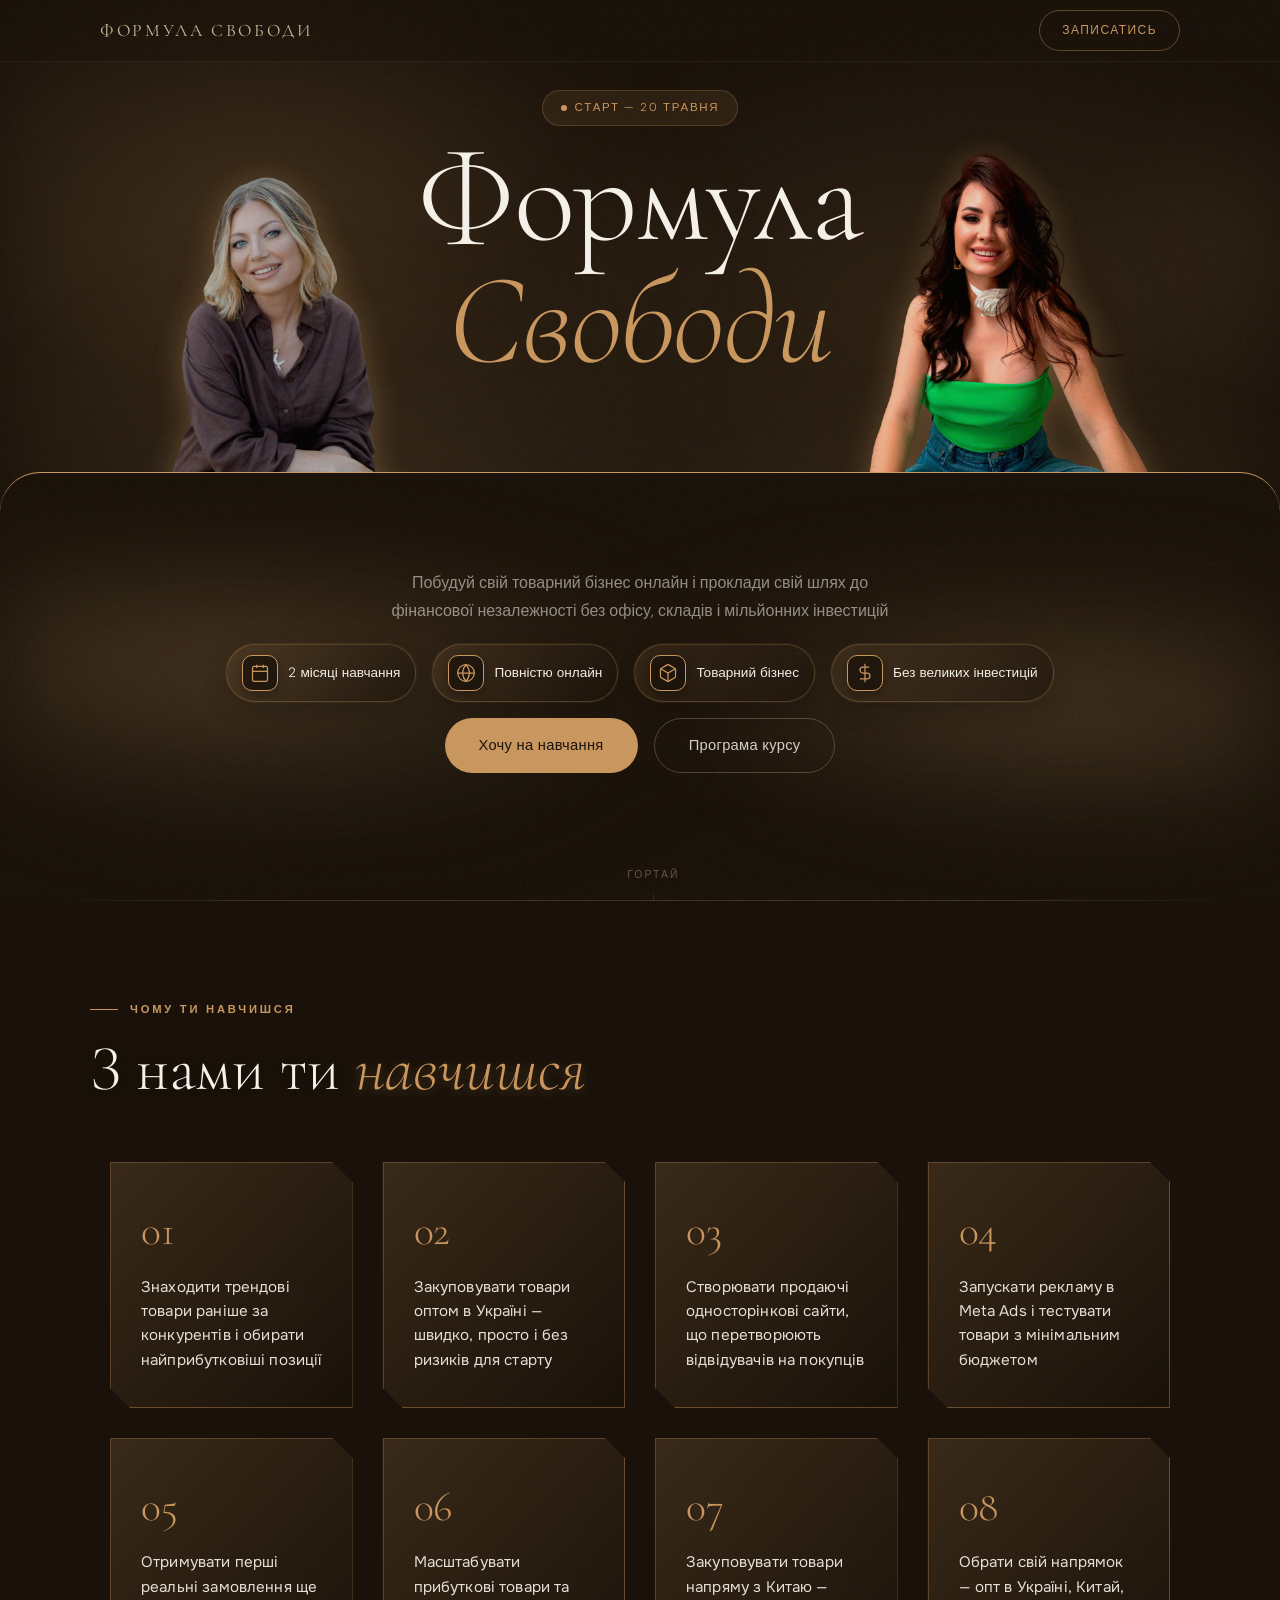
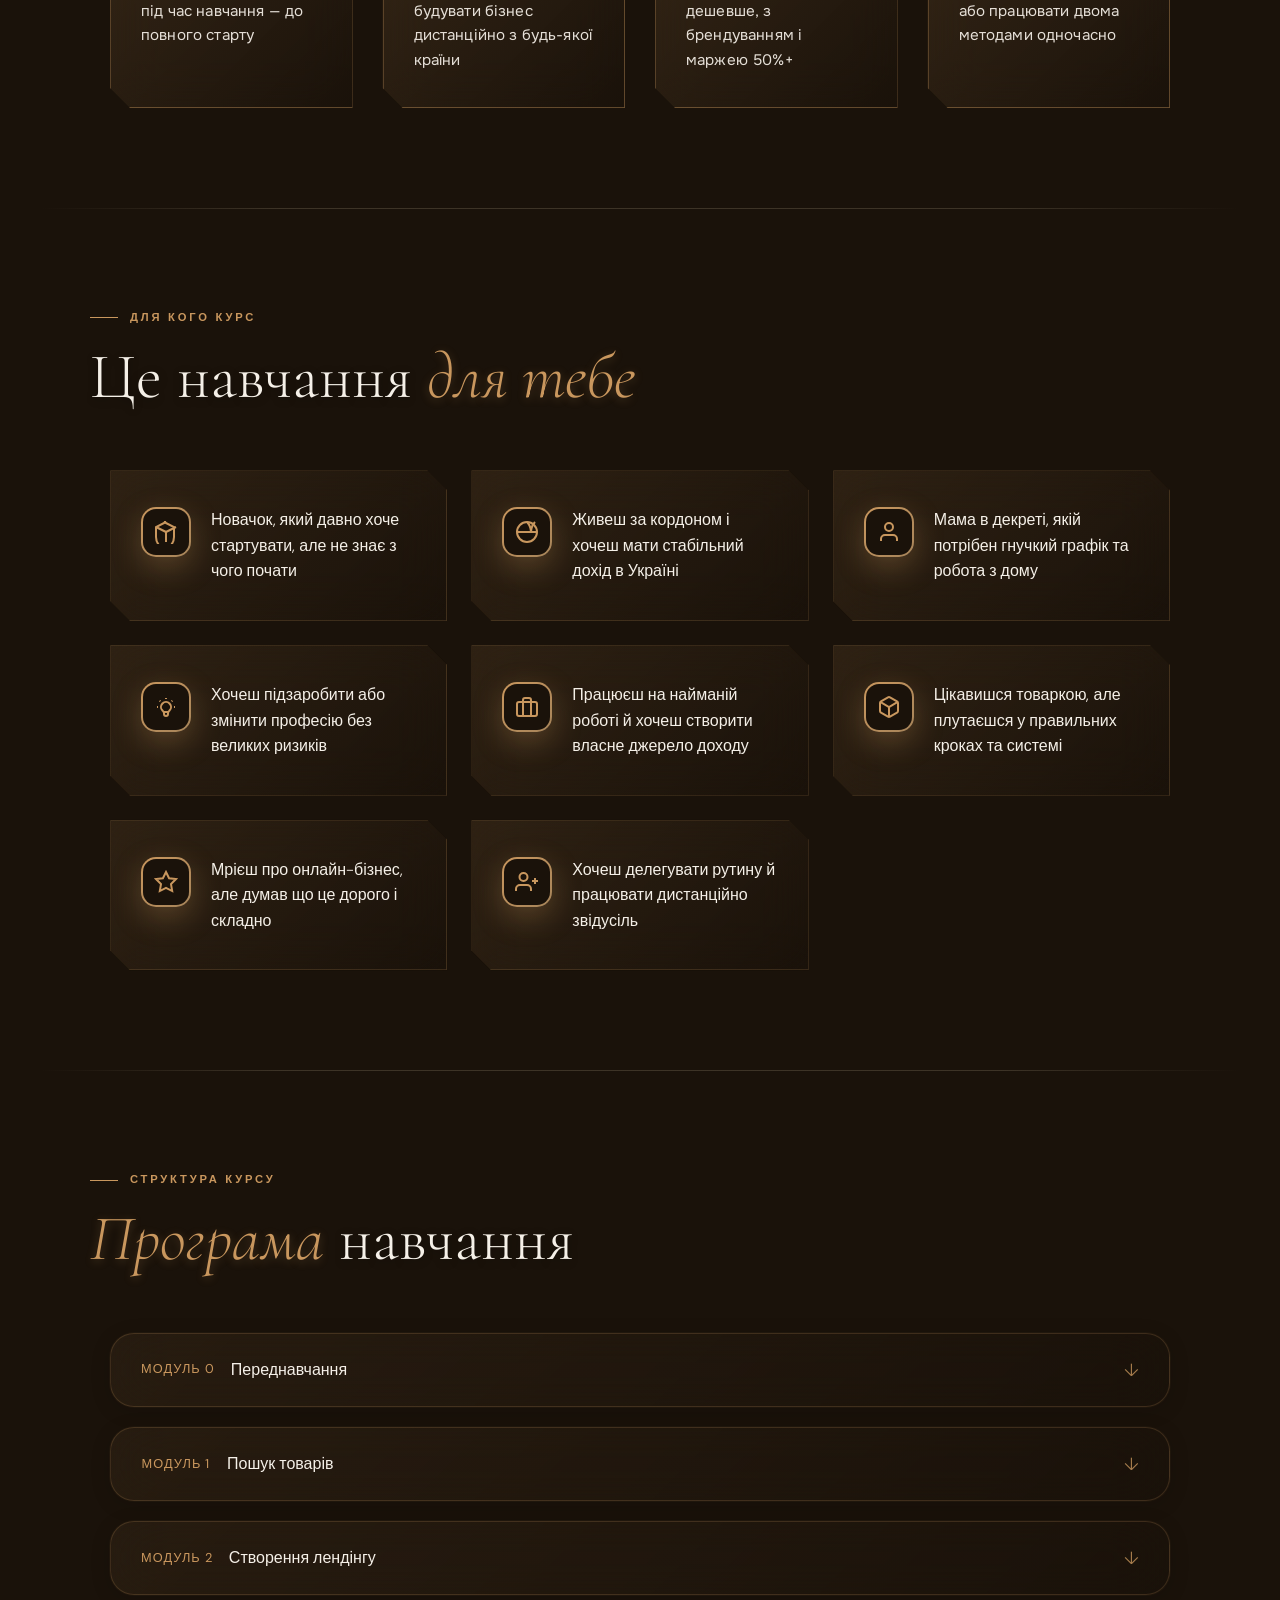
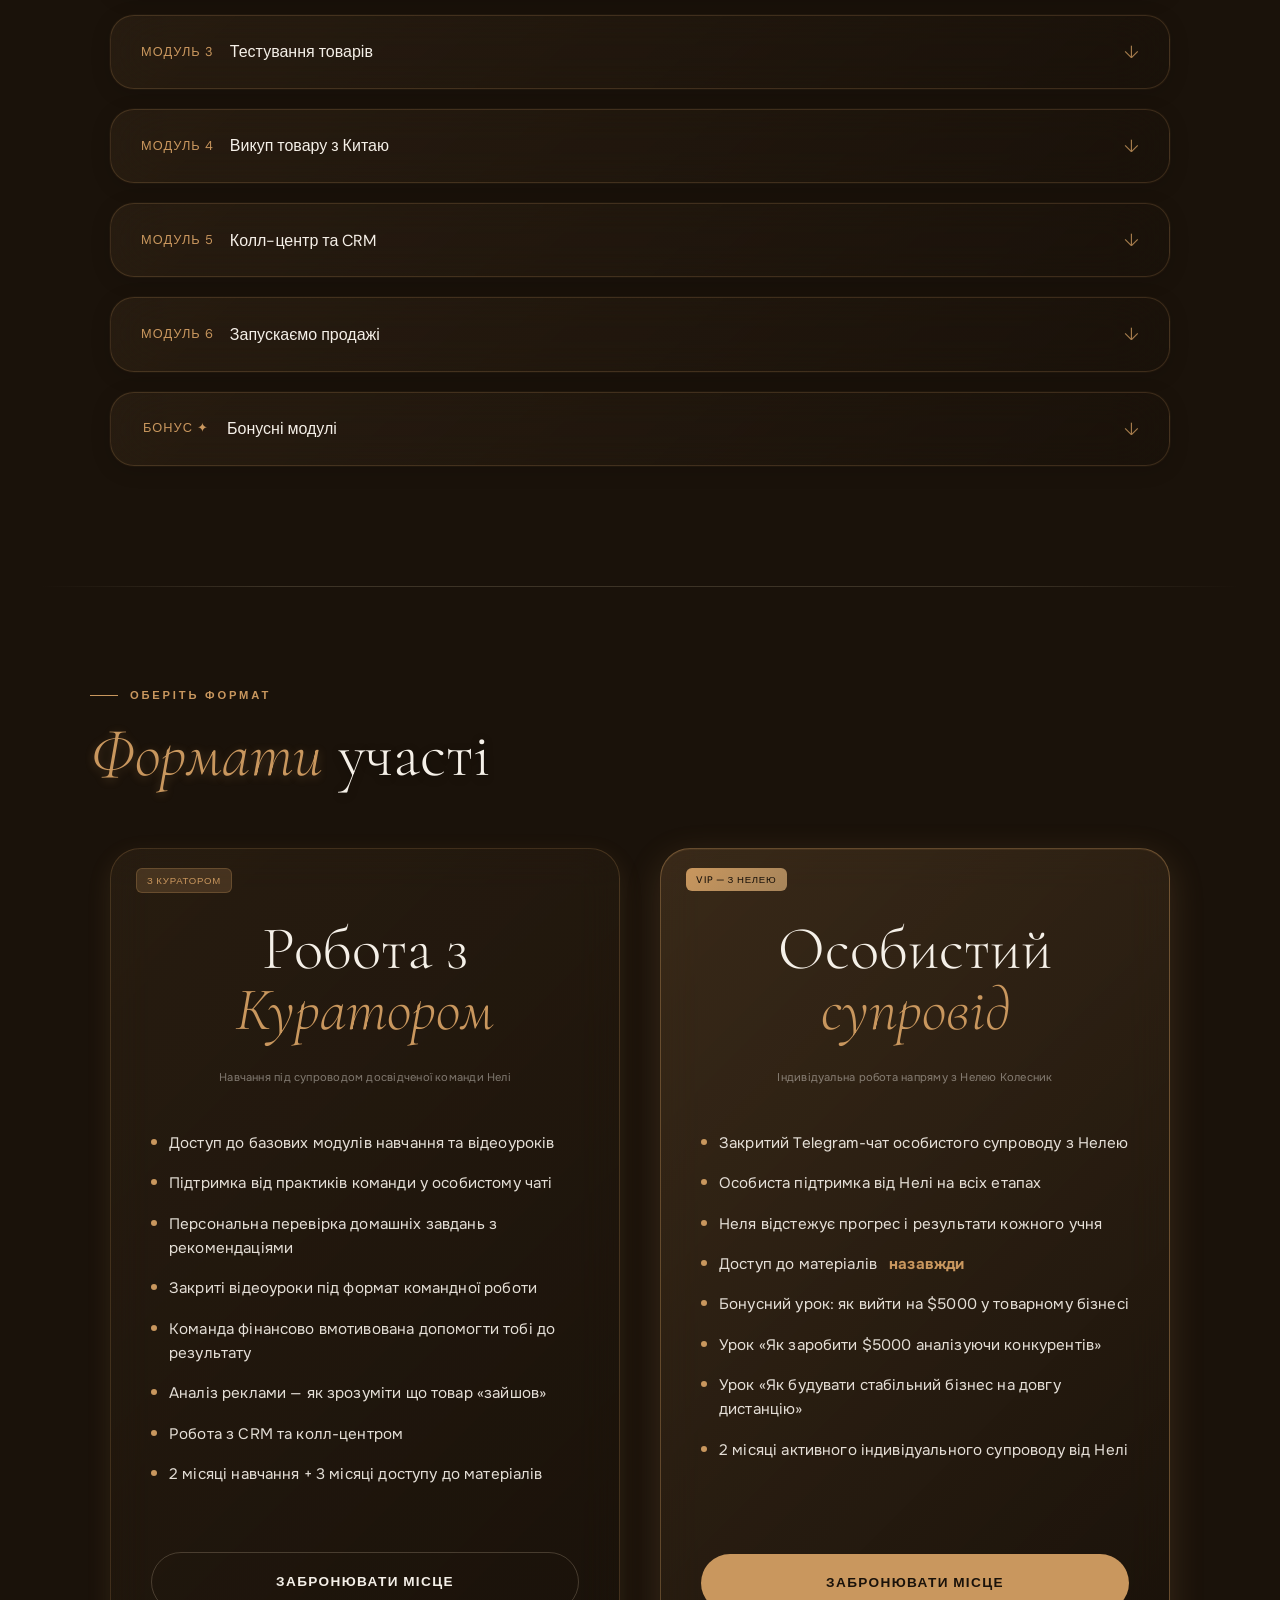
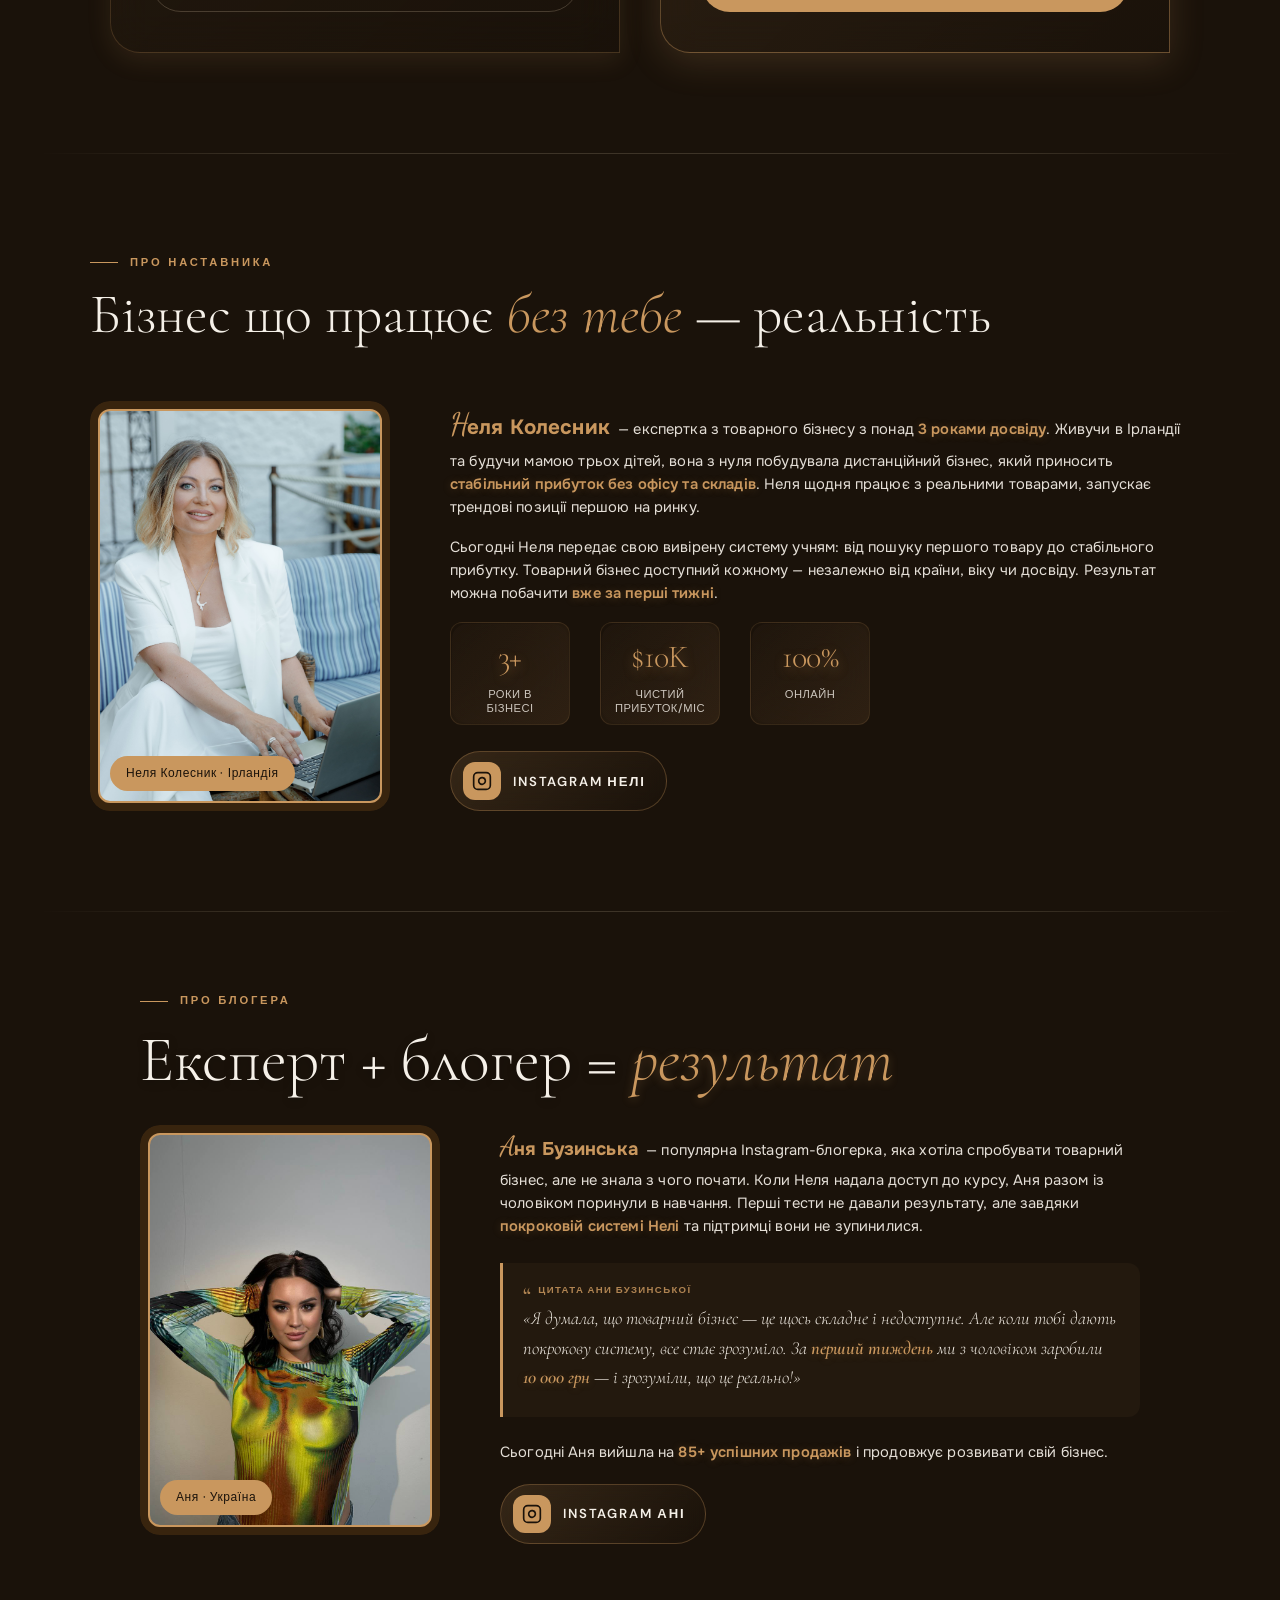
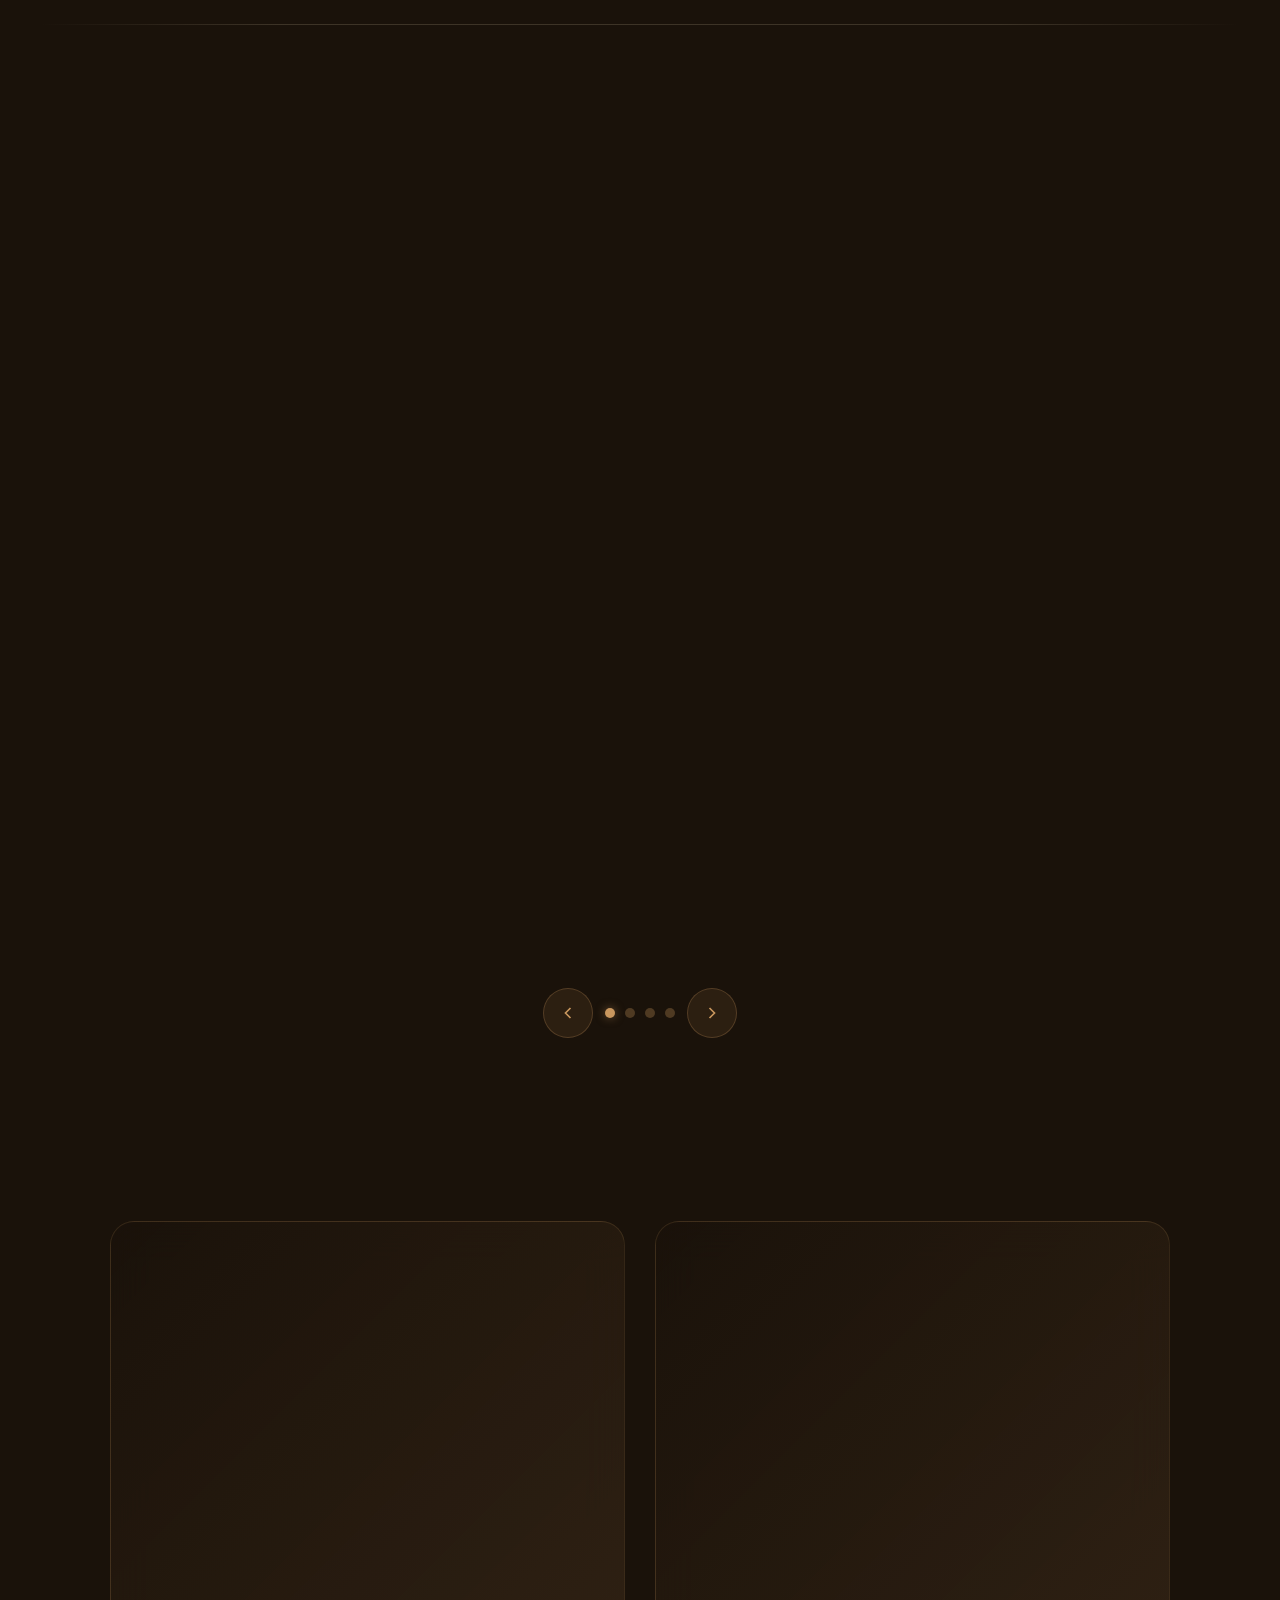
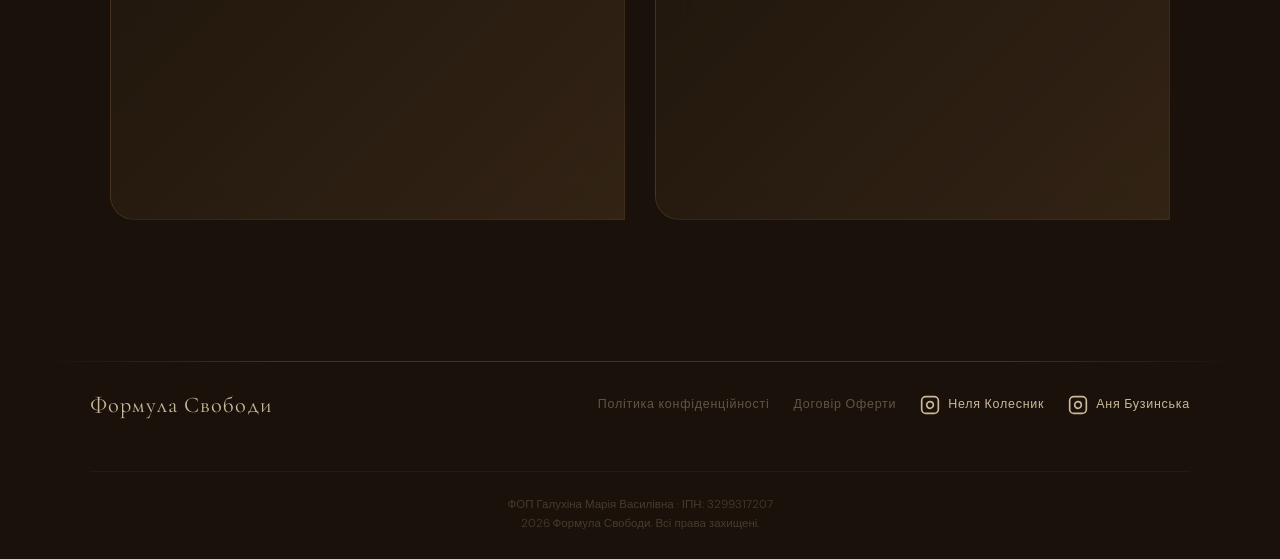
==== commit 03d58df9: "Add files via upload" ====
--- a/index.html
+++ b/index.html
@@ -5,6 +5,12 @@
 <meta charset="UTF-8" />
 <meta name="viewport" content="width=device-width, initial-scale=1.0" />
 <title>Формула Свободи — Неля Колесник</title>
+<meta name="description" content="Курс «Формула Свободи» від Нелі Колесник — навчи будувати товарний бізнес онлайн без офісу та великих інвестицій. 2 місяці навчання: пошук товарів, лендінги, реклама, закупка з Китаю. Для новачків, мам у декреті, тих хто хоче працювати дистанційно." />
+<meta property="og:title" content="Формула Свободи — Неля Колесник" />
+<meta property="og:description" content="Курс «Формула Свободи» від Нелі Колесник — навчи будувати товарний бізнес онлайн без офісу та великих інвестицій. 2 місяці навчання: пошук товарів, лендінги, реклама, закупка з Китаю. Для новачків, мам у декреті, тих хто хоче працювати дистанційно." />
+<meta property="og:type" content="website" />
+<meta property="og:url" content="https://nelia-kolesnyk.github.io/formula-svobodi20/" />
+<meta property="og:locale" content="uk_UA" />
 <link rel="preconnect" href="https://fonts.googleapis.com" />
 <link rel="preconnect" href="https://fonts.gstatic.com" crossorigin />
 <link href="https://fonts.googleapis.com/css2?family=Cormorant+Garamond:ital,wght@0,300;0,400;0,600;0,700;1,300;1,400&family=DM+Sans:wght@300;400;500&family=Onest:wght@300;400;500;600&family=Dancing+Script:wght@400;700&display=swap" rel="stylesheet" />
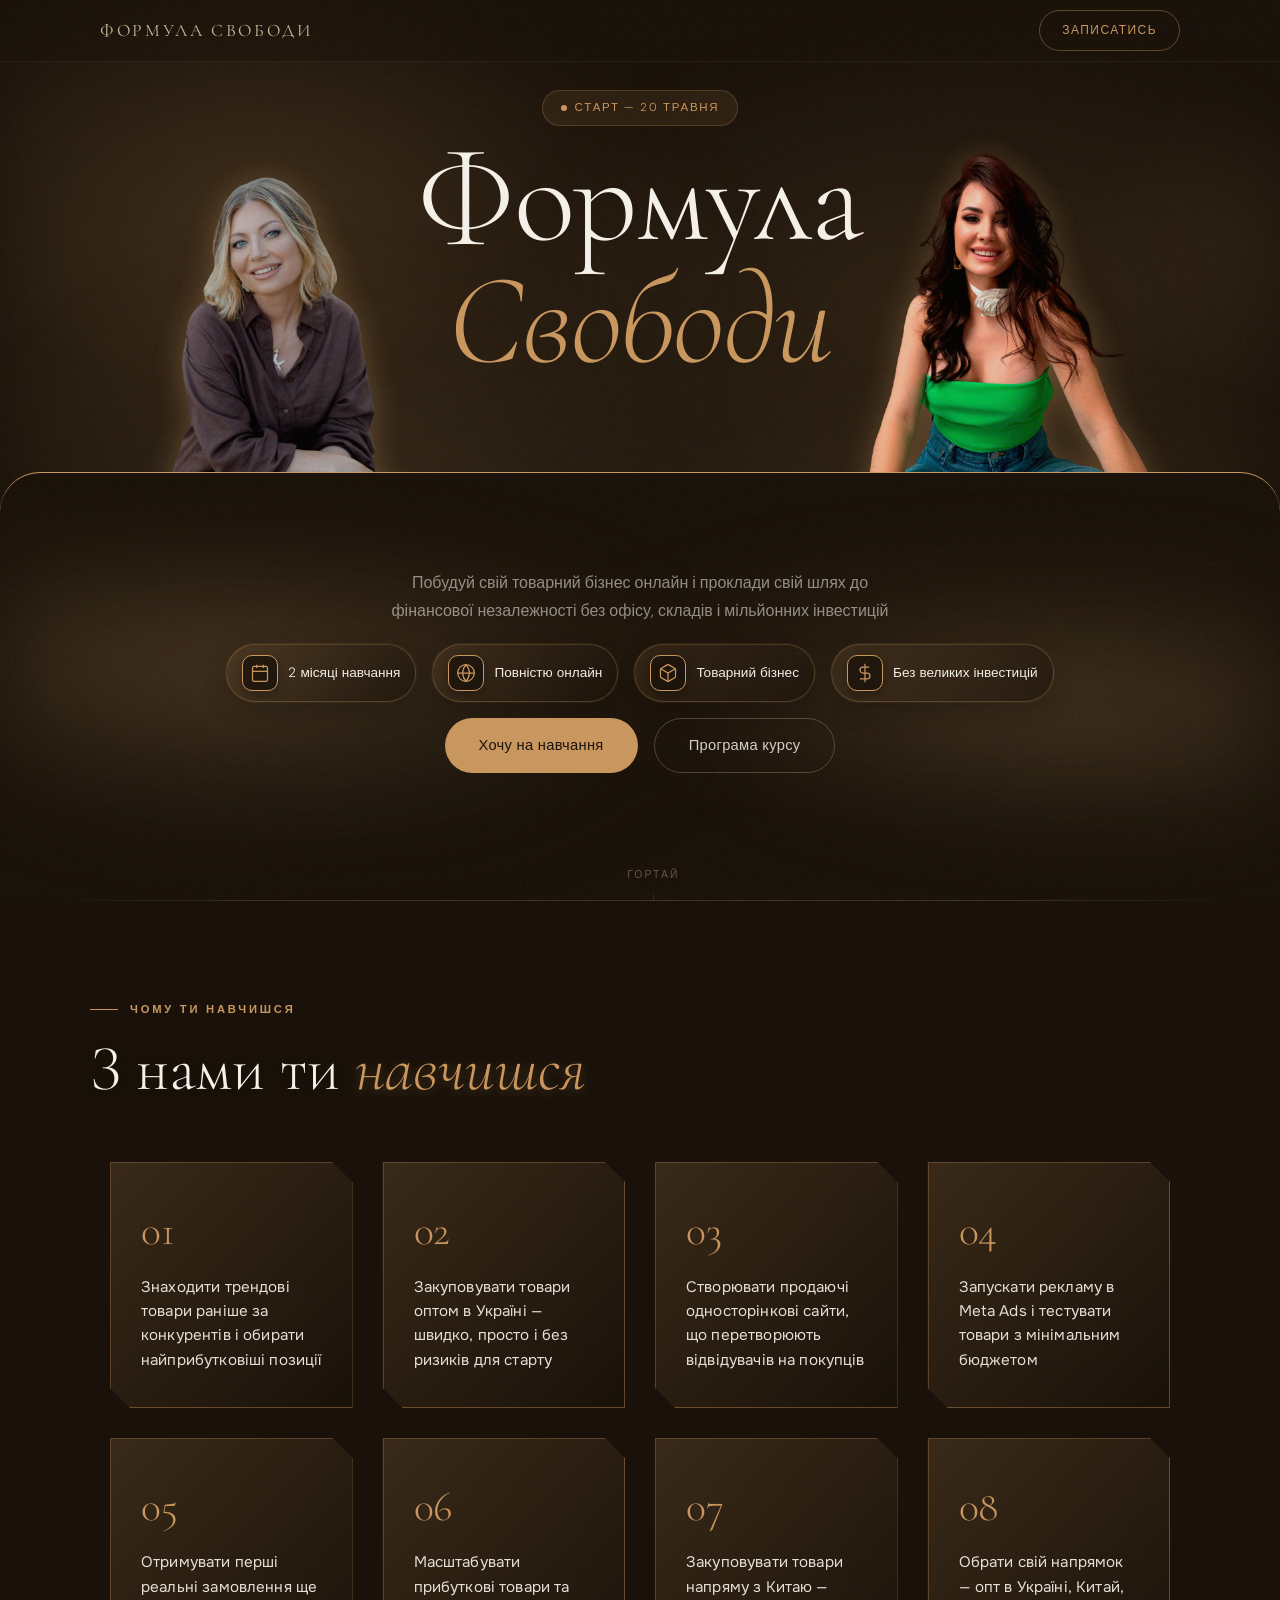
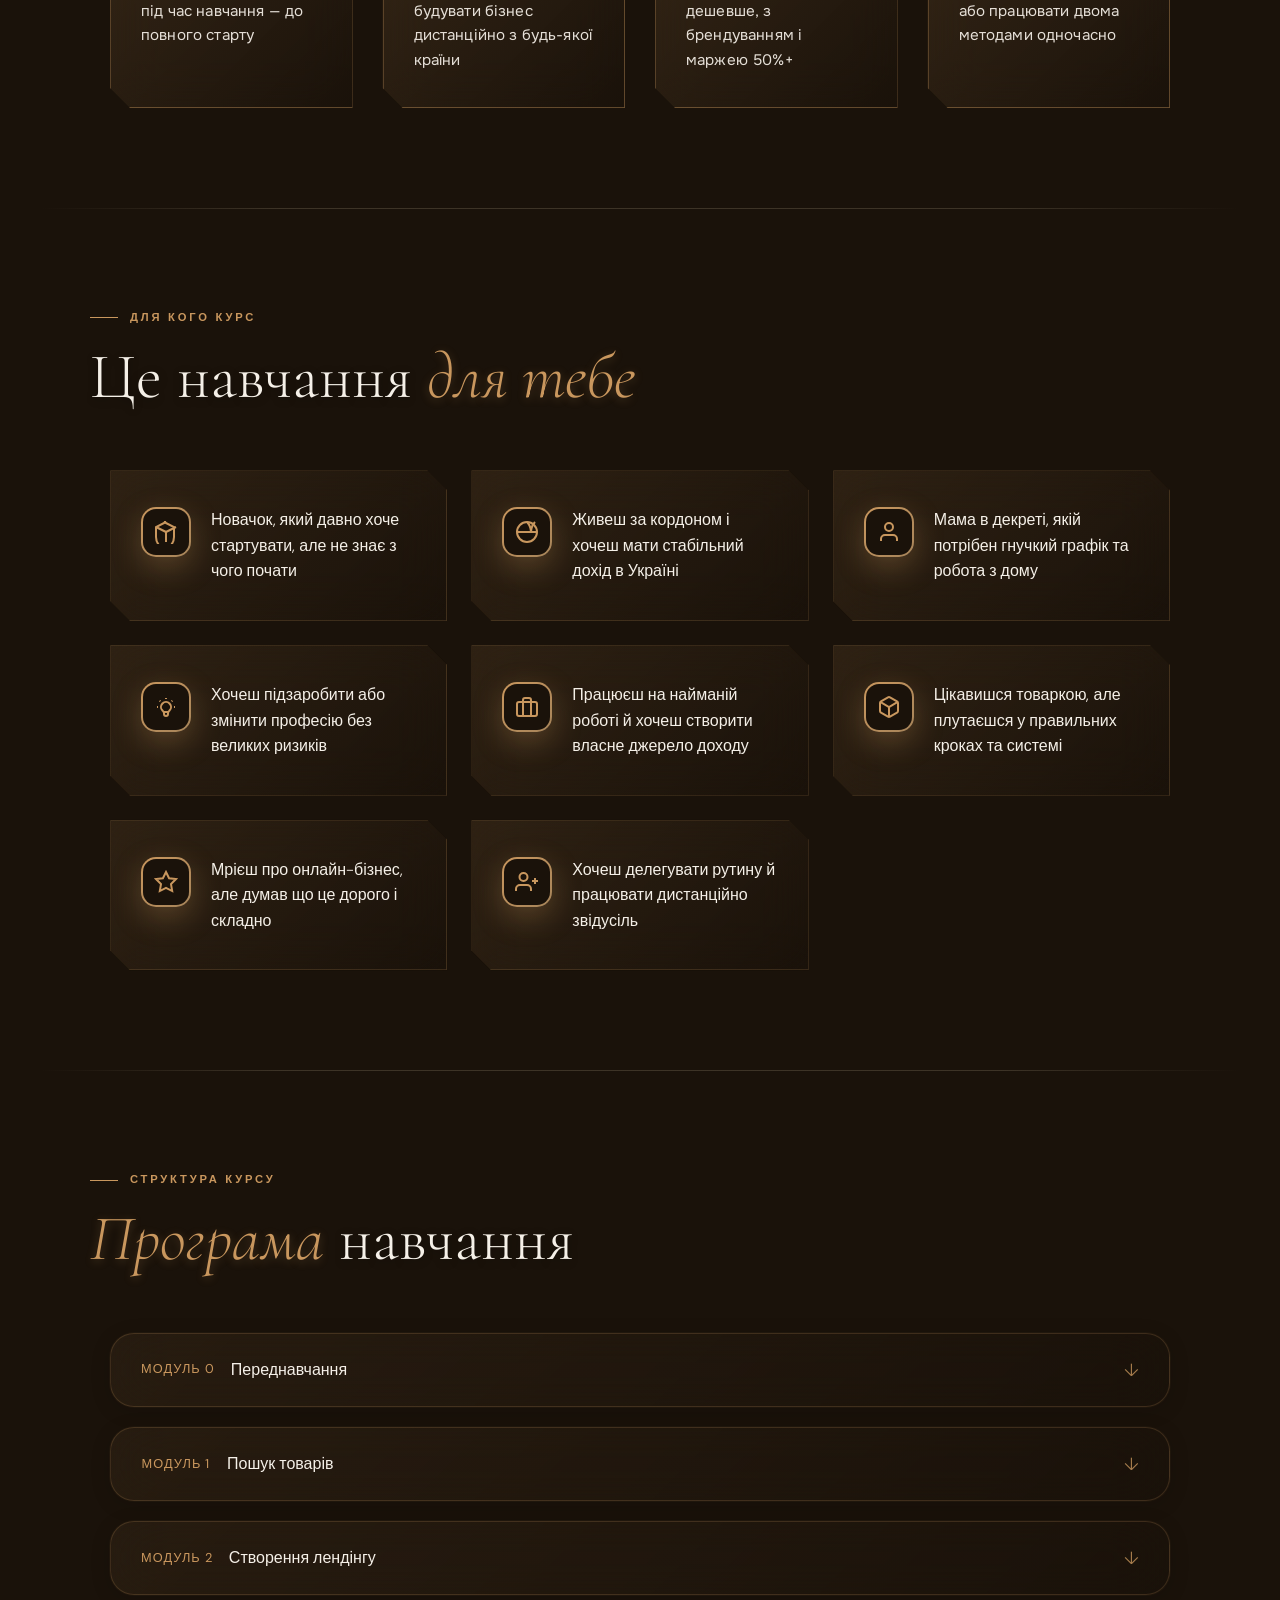
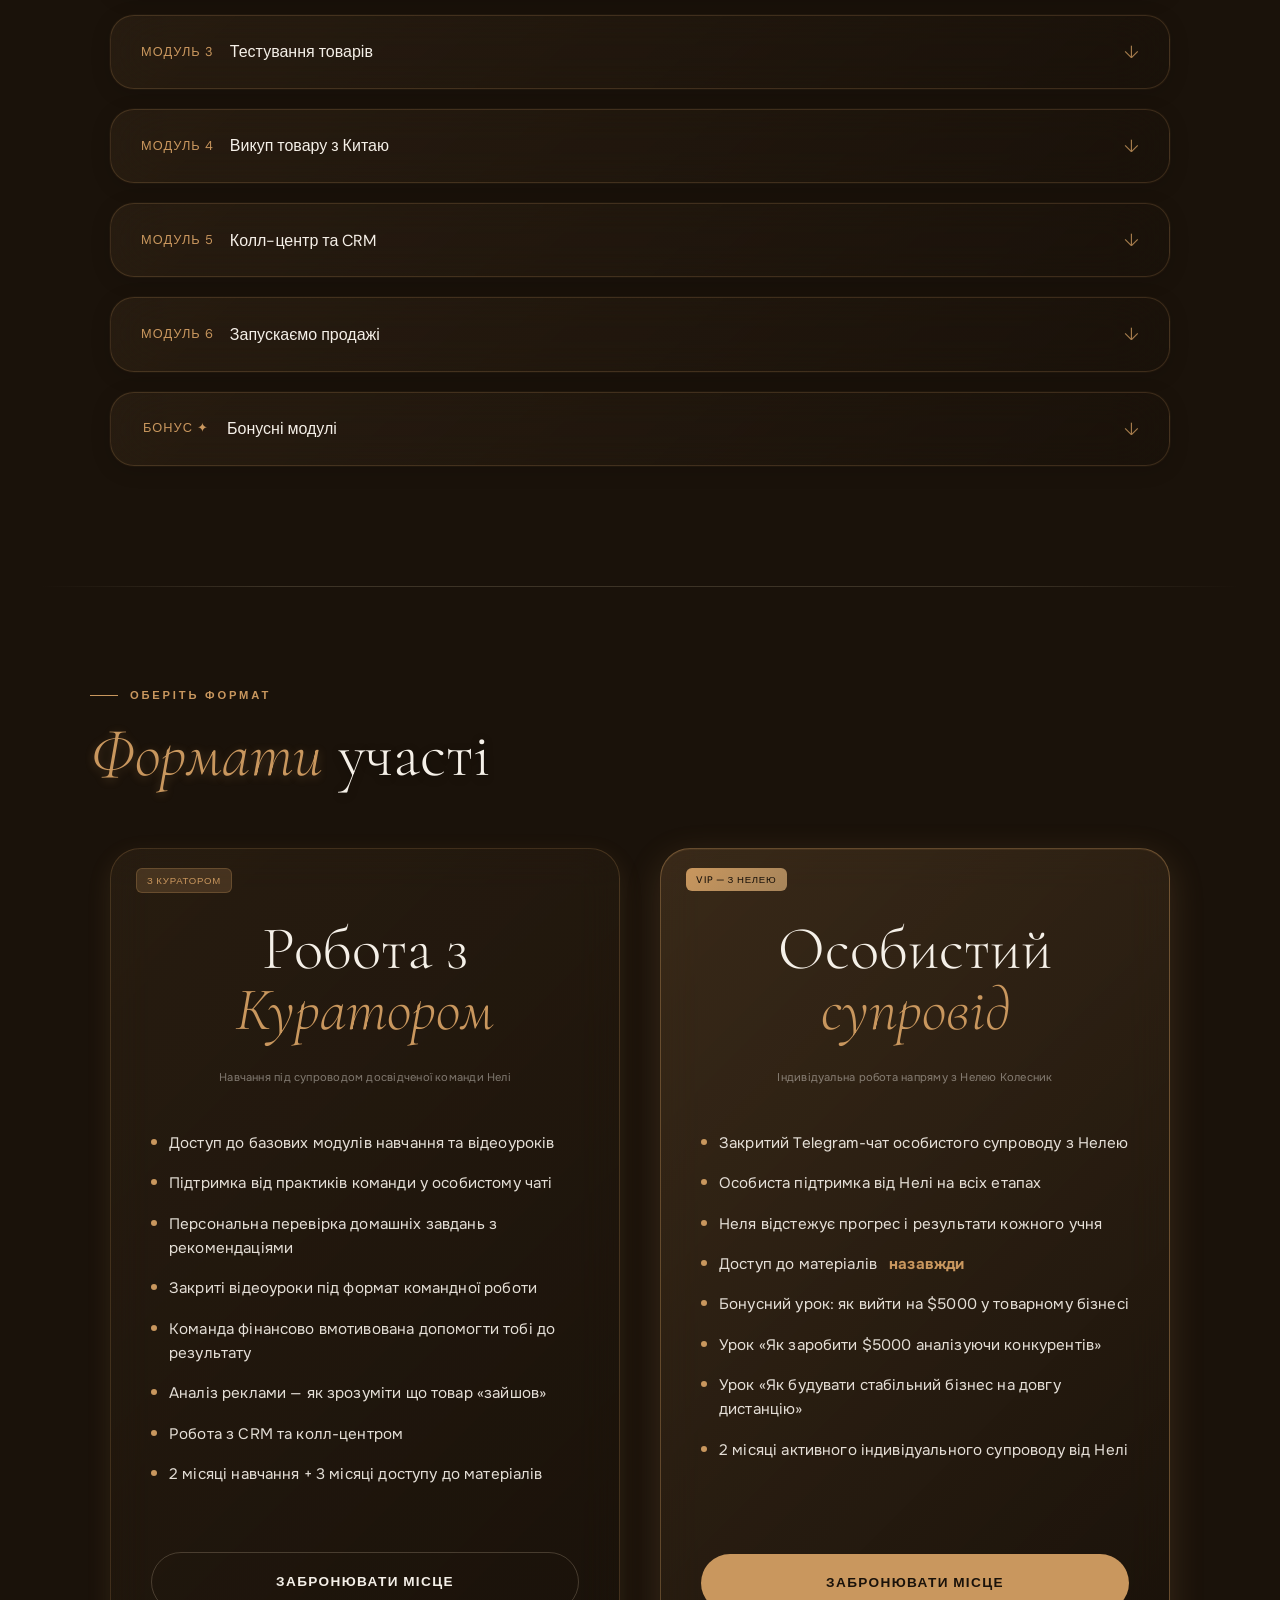
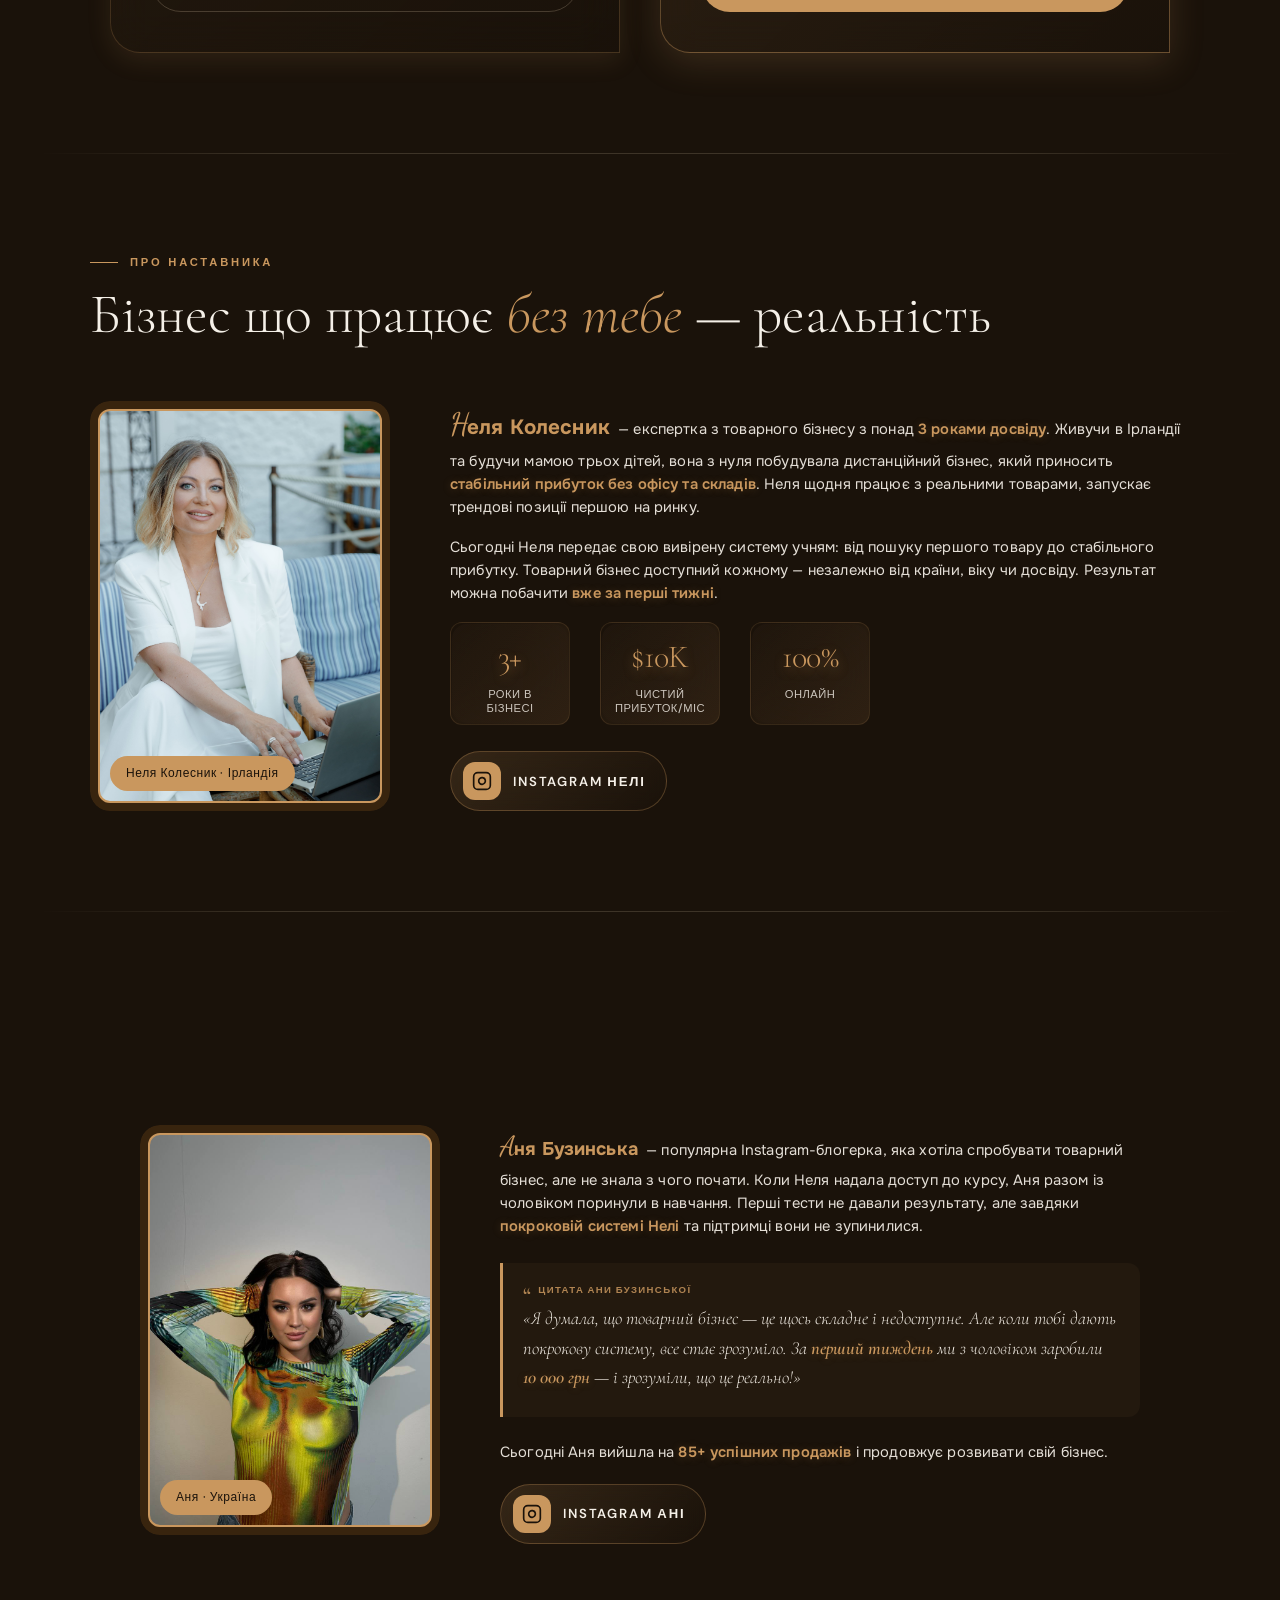
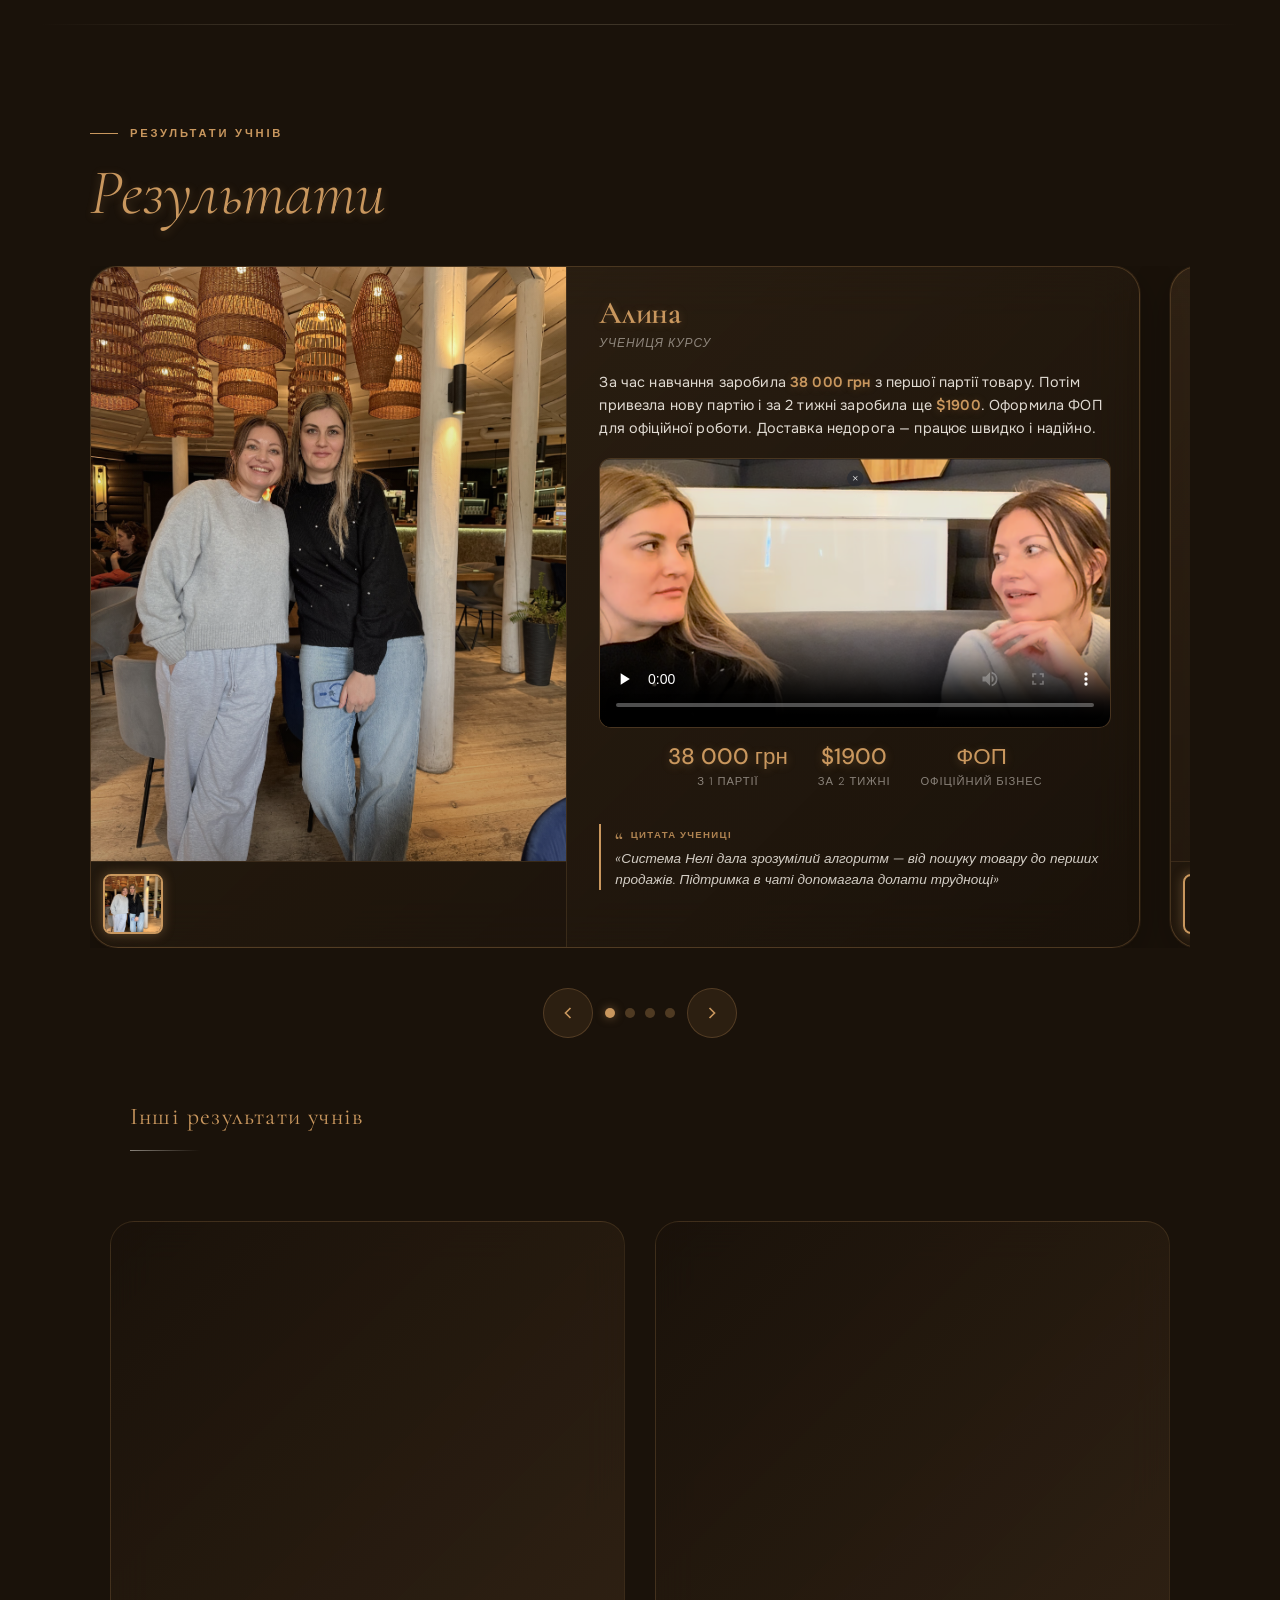
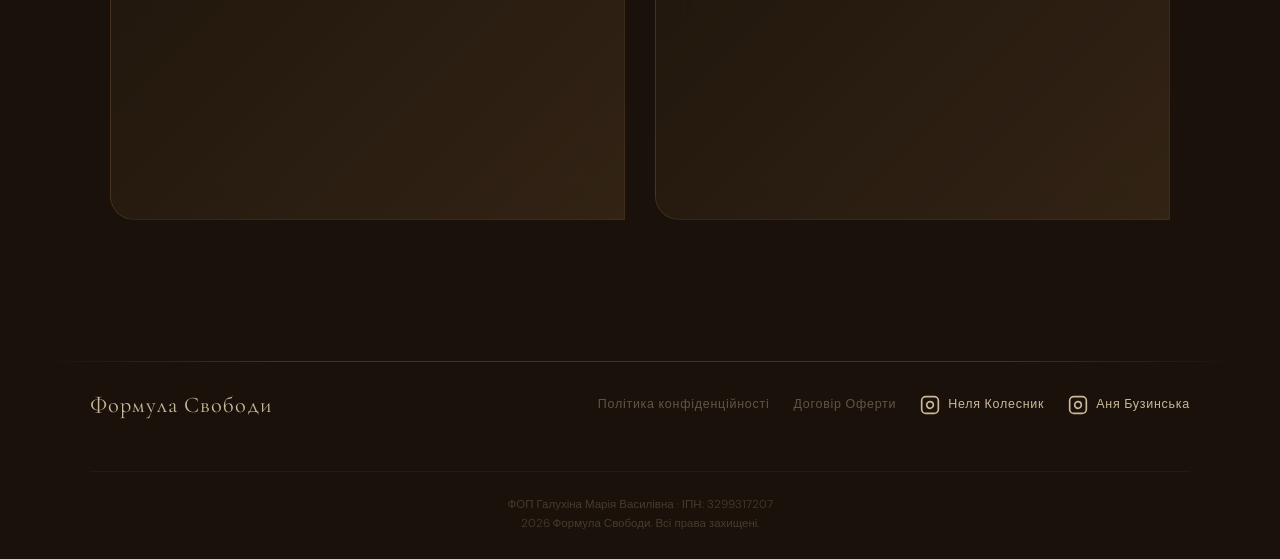
==== commit b04f5cf4: "Add files via upload" ====
--- a/index.html
+++ b/index.html
@@ -729,7 +729,7 @@
           </div>
           
           <p class="featured-case-text">
-            Поєднувала навчання з роботою в товарному бізнесі. Налаштувала процеси — тестові замовлення, обробка заявок, робота з клієнтами. Подолала труднощі на старті і вийшла на <span class="hl">стабільний результат</span>. <span class="hl">Живий супровід</span> і швидка допомога в чаті допомагали рухатися вперед.
+            Віта поєднала навчання з роботою і за <span class="hl">2,5 тижні</span> протестувала перший товар: <span class="hl">70 продажів</span> навушників. Виручка — <span class="hl">49&nbsp;000&nbsp;грн</span>. Після всіх витрат (товар, доставка, реклама, сервіси, повернення) — <span class="hl">19&nbsp;800&nbsp;грн</span> чистий заробіток. Оформила ФОП, запустила автообробку замовлень, викупила нову партію й готує ще 2 товари на тест.
           </p>
           
           <div class="featured-video-wrapper">
@@ -741,16 +741,16 @@
           
           <div class="featured-case-result">
             <div class="featured-result-item">
-              <span class="featured-result-num">Перші продажі</span>
-              <span class="featured-result-label">стабільний результат</span>
+              <span class="featured-result-num">$1&nbsp;100</span>
+              <span class="featured-result-label">виручка за 2 тижні</span>
             </div>
             <div class="featured-result-item">
               <span class="featured-result-num">Замовлення</span>
               <span class="featured-result-label">автообробка</span>
             </div>
             <div class="featured-result-item">
-              <span class="featured-result-num">Підтримка</span>
-              <span class="featured-result-label">на кожному етапі</span>
+              <span class="featured-result-num">2 тести</span>
+              <span class="featured-result-label">в запуску</span>
             </div>
           </div>
           
@@ -760,7 +760,7 @@
           </div>
         </div>
       </div>
-
+      
       <!-- Andrii Case -->
       <div class="featured-case-card" data-case="andrii">
         <div class="featured-case-gallery">
--- a/css/index.css
+++ b/css/index.css
@@ -27,6 +27,25 @@
   overflow-x: hidden;
   cursor: auto;
   line-height: 1.6;
+}
+
+/* Minimalist scrollbar */
+::-webkit-scrollbar {
+  width: 6px;
+  height: 6px;
+}
+
+::-webkit-scrollbar-track {
+  background: transparent;
+}
+
+::-webkit-scrollbar-thumb {
+  background: rgba(201, 151, 94, 0.3);
+  border-radius: 3px;
+}
+
+::-webkit-scrollbar-thumb:hover {
+  background: rgba(201, 151, 94, 0.5);
 }
 
 /* ─── CURSOR REMOVED ─── */
@@ -2314,13 +2333,11 @@
 .featured-cases {
   display: flex;
   gap: 30px;
-  margin: 60px 20px 40px;
-  padding: 0 20px;
+  margin: 60px 0 40px;
+  padding: 0 12px;
   overflow-x: auto;
   scroll-snap-type: x mandatory;
   scroll-behavior: smooth;
-  -webkit-mask-image: linear-gradient(to right, transparent 0px, black 2px, black calc(100% - 15px), transparent calc(100% - 2px));
-  mask-image: linear-gradient(to right, transparent 0px, black 2px, black calc(100% - 15px), transparent calc(100% - 2px));
 }
 
 .featured-cases::-webkit-scrollbar {
@@ -2485,6 +2502,24 @@
   width: 100%;
   height: 100%;
   object-fit: cover;
+  object-position: 50% 50%;
+}
+
+/* Video positioning for desktop */
+.featured-case-card[data-case="alina"] .featured-video {
+  object-position: 50% 50% !important;
+}
+
+.featured-case-card[data-case="marina"] .featured-video {
+  object-position: 50% 50% !important;
+}
+
+.featured-case-card[data-case="vita"] .featured-video {
+  object-position: 50% 30% !important;
+}
+
+.featured-case-card[data-case="andrii"] .featured-video {
+  object-position: 50% 35% !important;
 }
 
 .featured-video:fullscreen {
@@ -2647,21 +2682,24 @@
 
 @media (max-width: 768px) {
   .featured-cases {
-    margin: 20px -10px 20px;
-    padding: 0 0;
+    margin: 20px 0 20px;
+    padding: 0 12px; /* keep small gutters to prevent side clipping */
     gap: 16px;
+    scroll-snap-type: x mandatory;
     -webkit-mask-image: none !important;
     mask-image: none !important;
   }
 
   .featured-case-card {
     border-radius: 16px;
-    flex: 0 0 calc(100vw - 40px);
-    min-width: calc(100vw - 40px);
-    max-width: calc(100vw - 40px);
+    /* fit to container width to prevent side clipping */
+    flex: 0 0 100%;
+    min-width: 100%;
+    max-width: 100%;
     max-height: none;
     grid-template-columns: 1fr;
     overflow-y: auto;
+    scroll-snap-align: center;
   }
 
   .featured-case-gallery {
@@ -2677,10 +2715,18 @@
     object-position: 50% 25% !important;
   }
 
+  .featured-case-card[data-case="alina"] .featured-video {
+    object-position: 50% 50% !important;
+  }
+
   .featured-case-card[data-case="marina"] .featured-photo-img {
     object-position: 50% 40% !important;
   }
 
+  .featured-case-card[data-case="marina"] .featured-video {
+    object-position: 50% 50% !important;
+  }
+
   .featured-case-card[data-case="vita"] .featured-photo-img[data-index="0"] {
     object-position: 50% 90% !important;
   }
@@ -2689,8 +2735,16 @@
     object-position: 50% 25% !important;
   }
 
+  .featured-case-card[data-case="vita"] .featured-video {
+    object-position: 50% 30% !important;
+  }
+
   .featured-case-card[data-case="andrii"] .featured-photo-img {
     object-position: 50% 25% !important;
+  }
+
+  .featured-case-card[data-case="andrii"] .featured-video {
+    object-position: 50% 35% !important;
   }
 
   .featured-thumbnails {
@@ -2778,17 +2832,19 @@
   }
 
   .featured-cases {
-    margin: 16px -10px 16px;
-    padding: 0 0;
+    margin: 16px 0 16px;
+    padding: 0 12px; /* small gutters on very small screens */
     -webkit-mask-image: none !important;
     mask-image: none !important;
   }
 
   .featured-case-card {
-    flex: 0 0 calc(100vw - 40px);
-    min-width: calc(100vw - 40px);
-    max-width: calc(100vw - 40px);
+    /* fit to container width to prevent side clipping */
+    flex: 0 0 100%;
+    min-width: 100%;
+    max-width: 100%;
     border-radius: 14px;
+    scroll-snap-align: center;
   }
 
   .featured-main-photo {
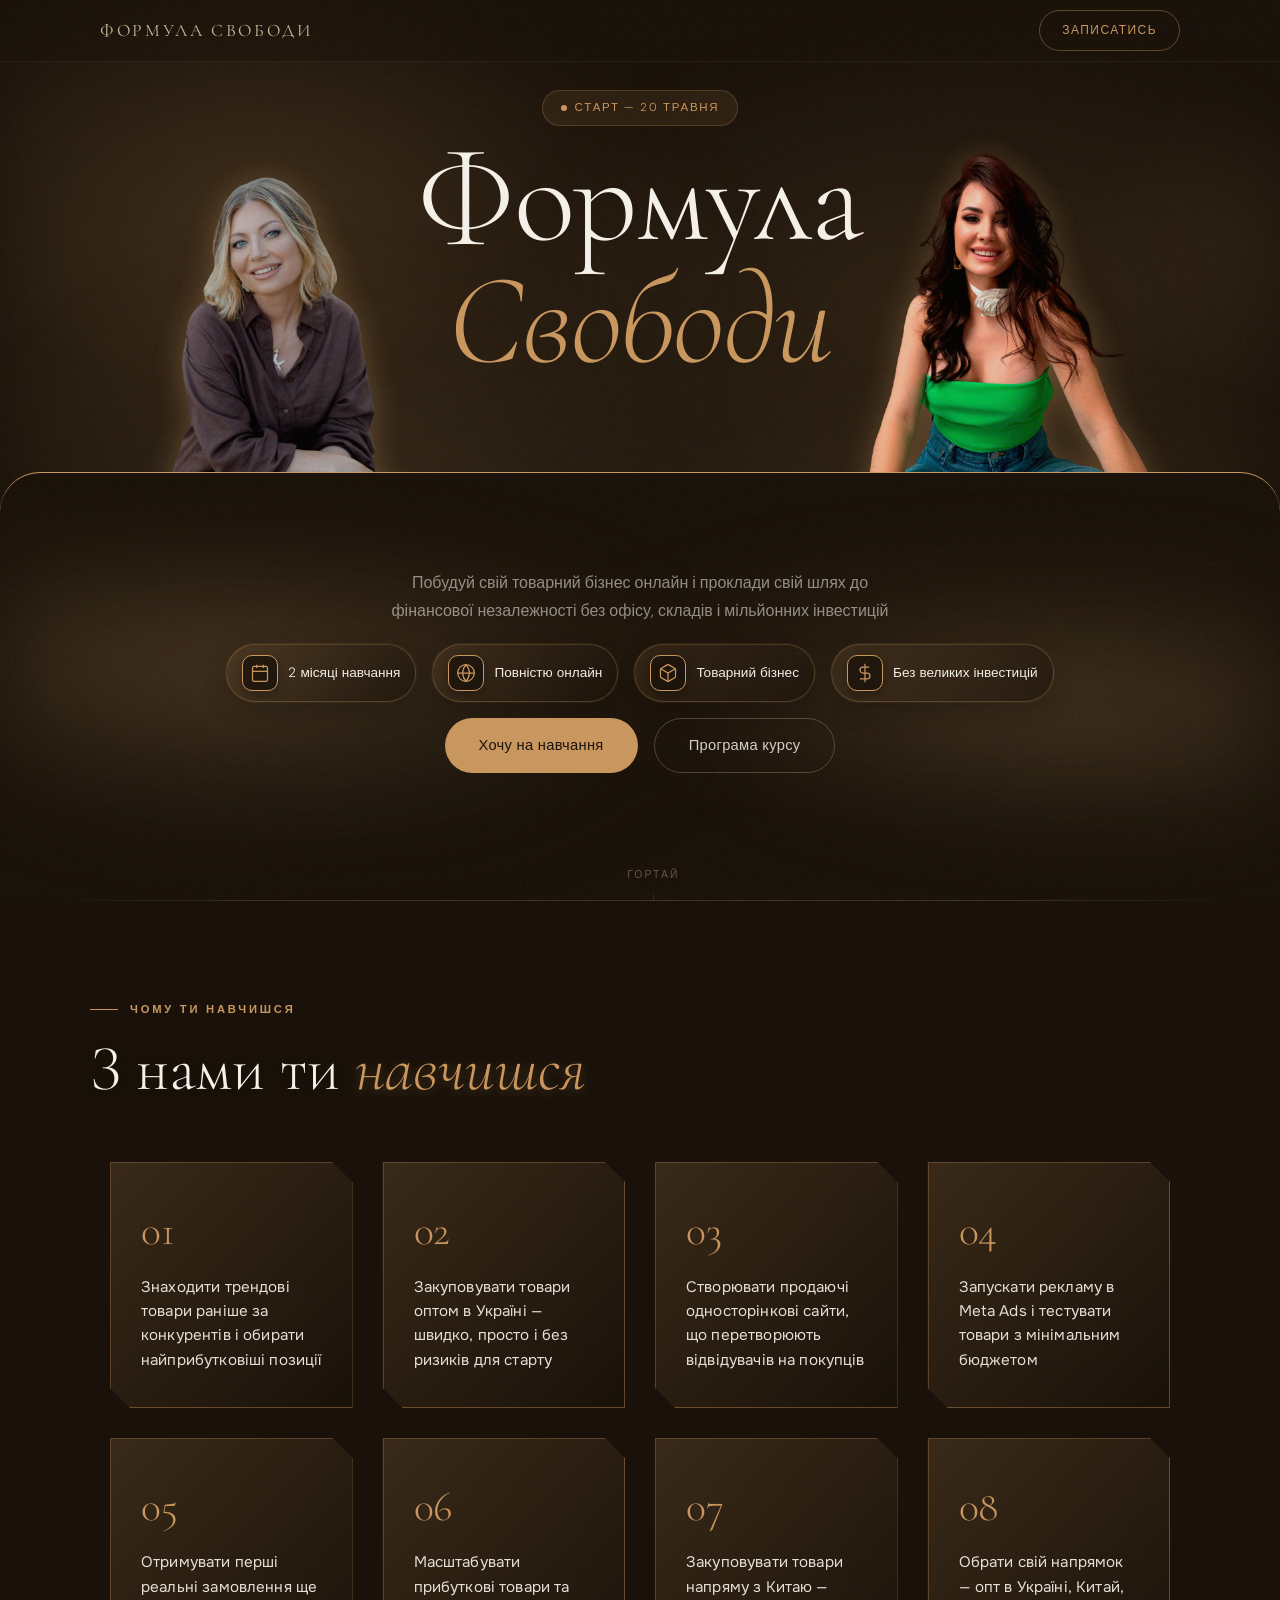
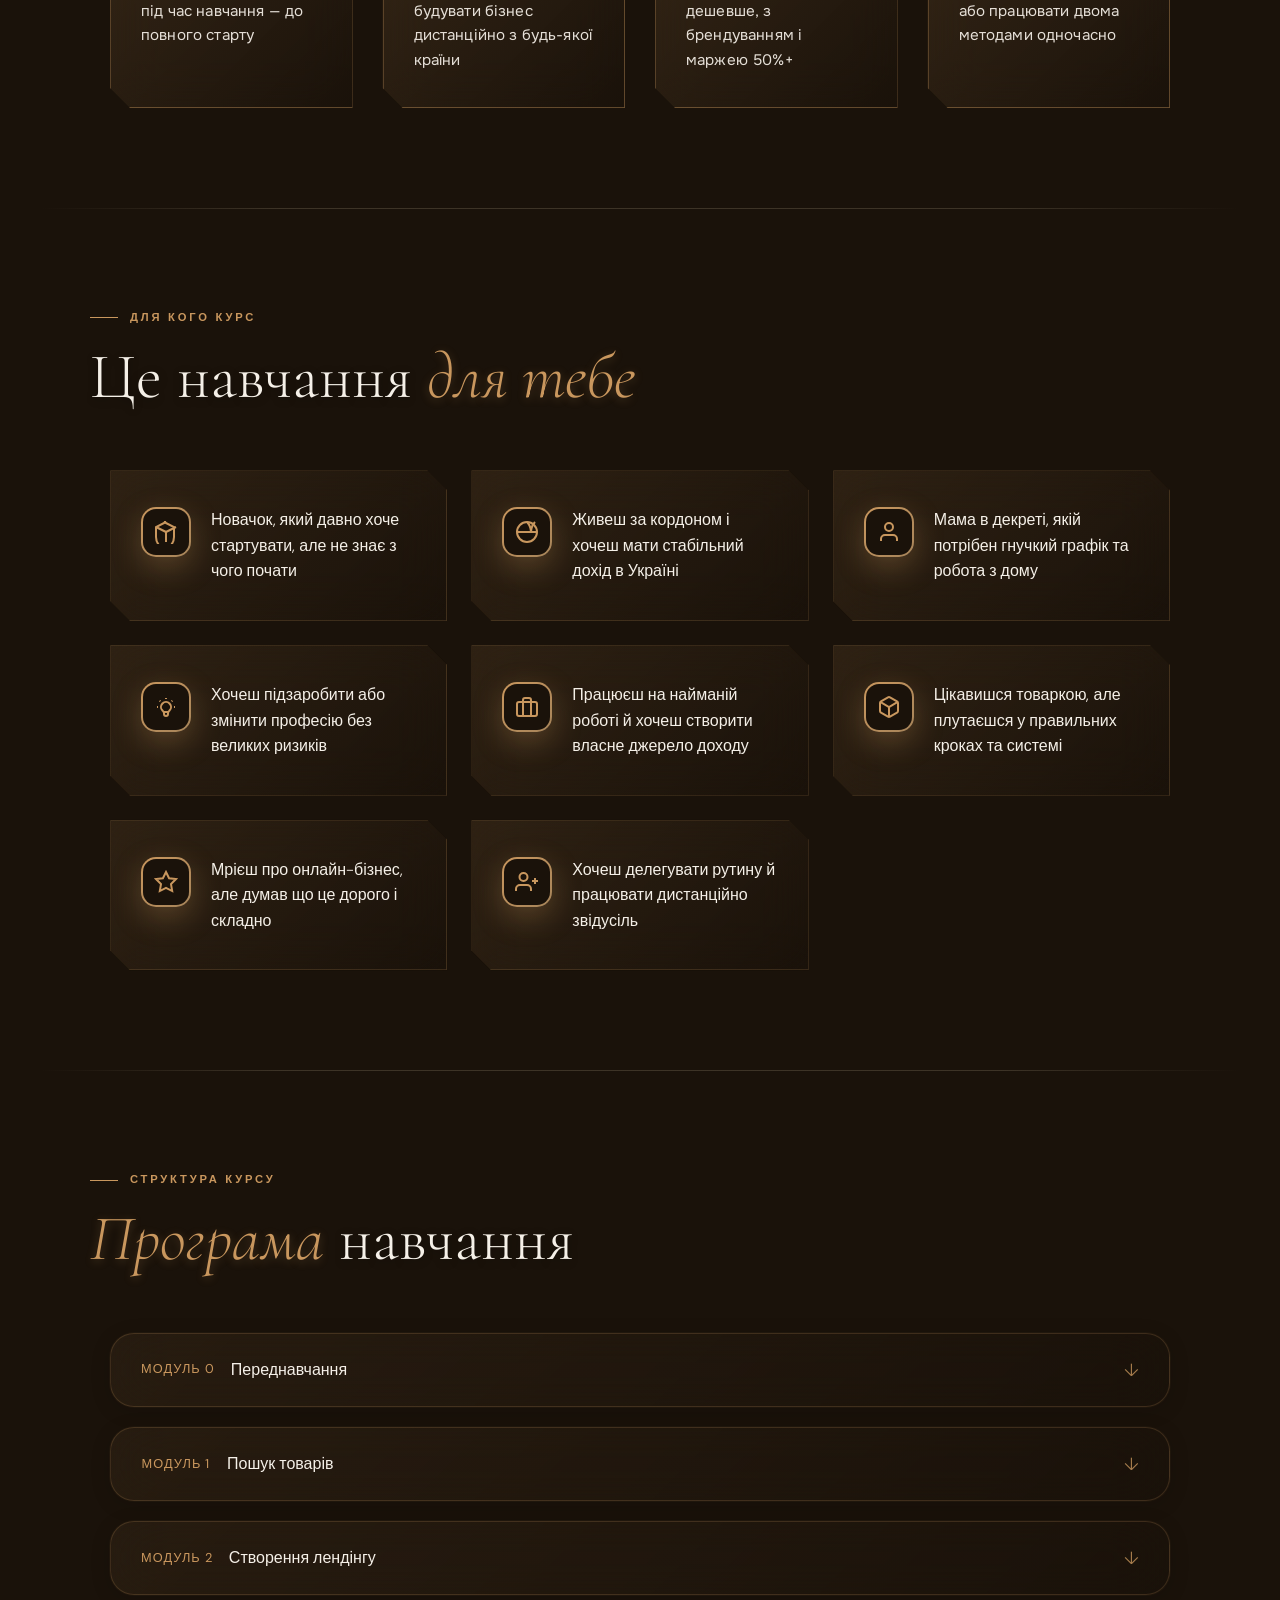
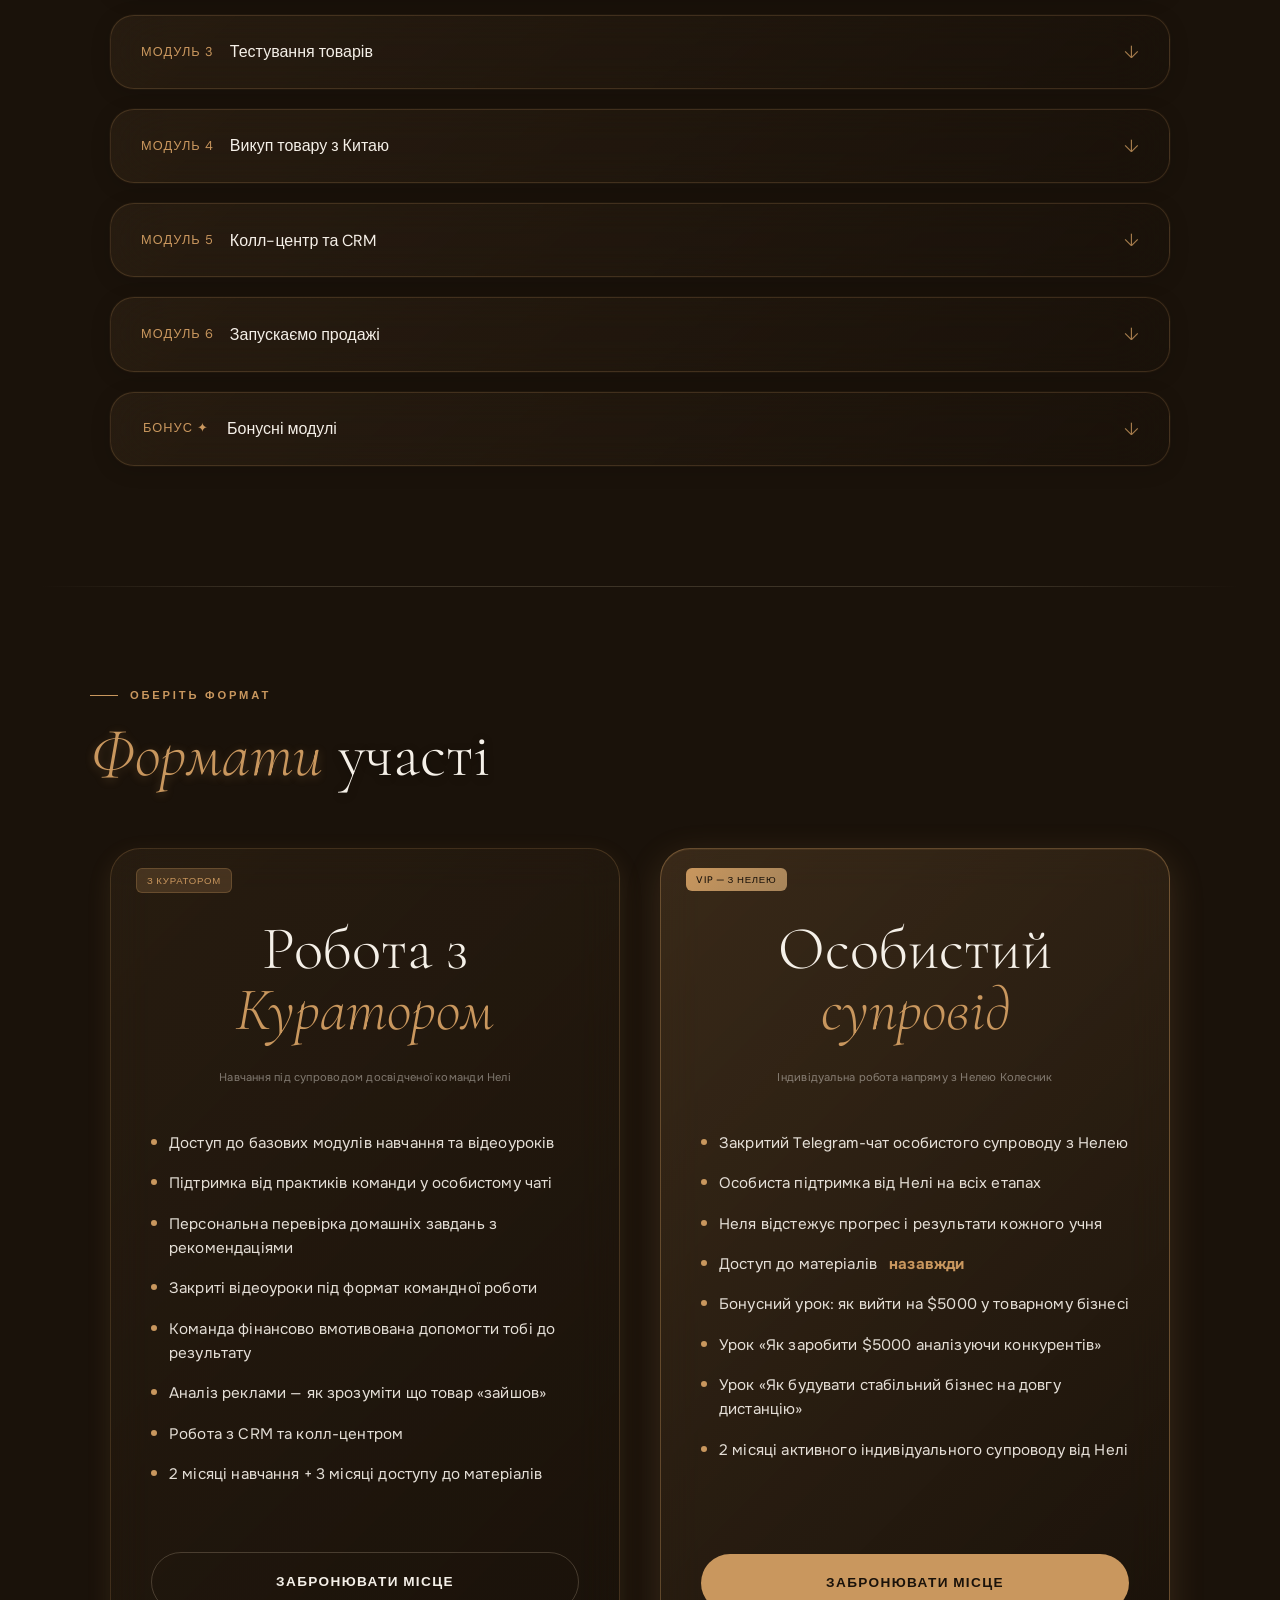
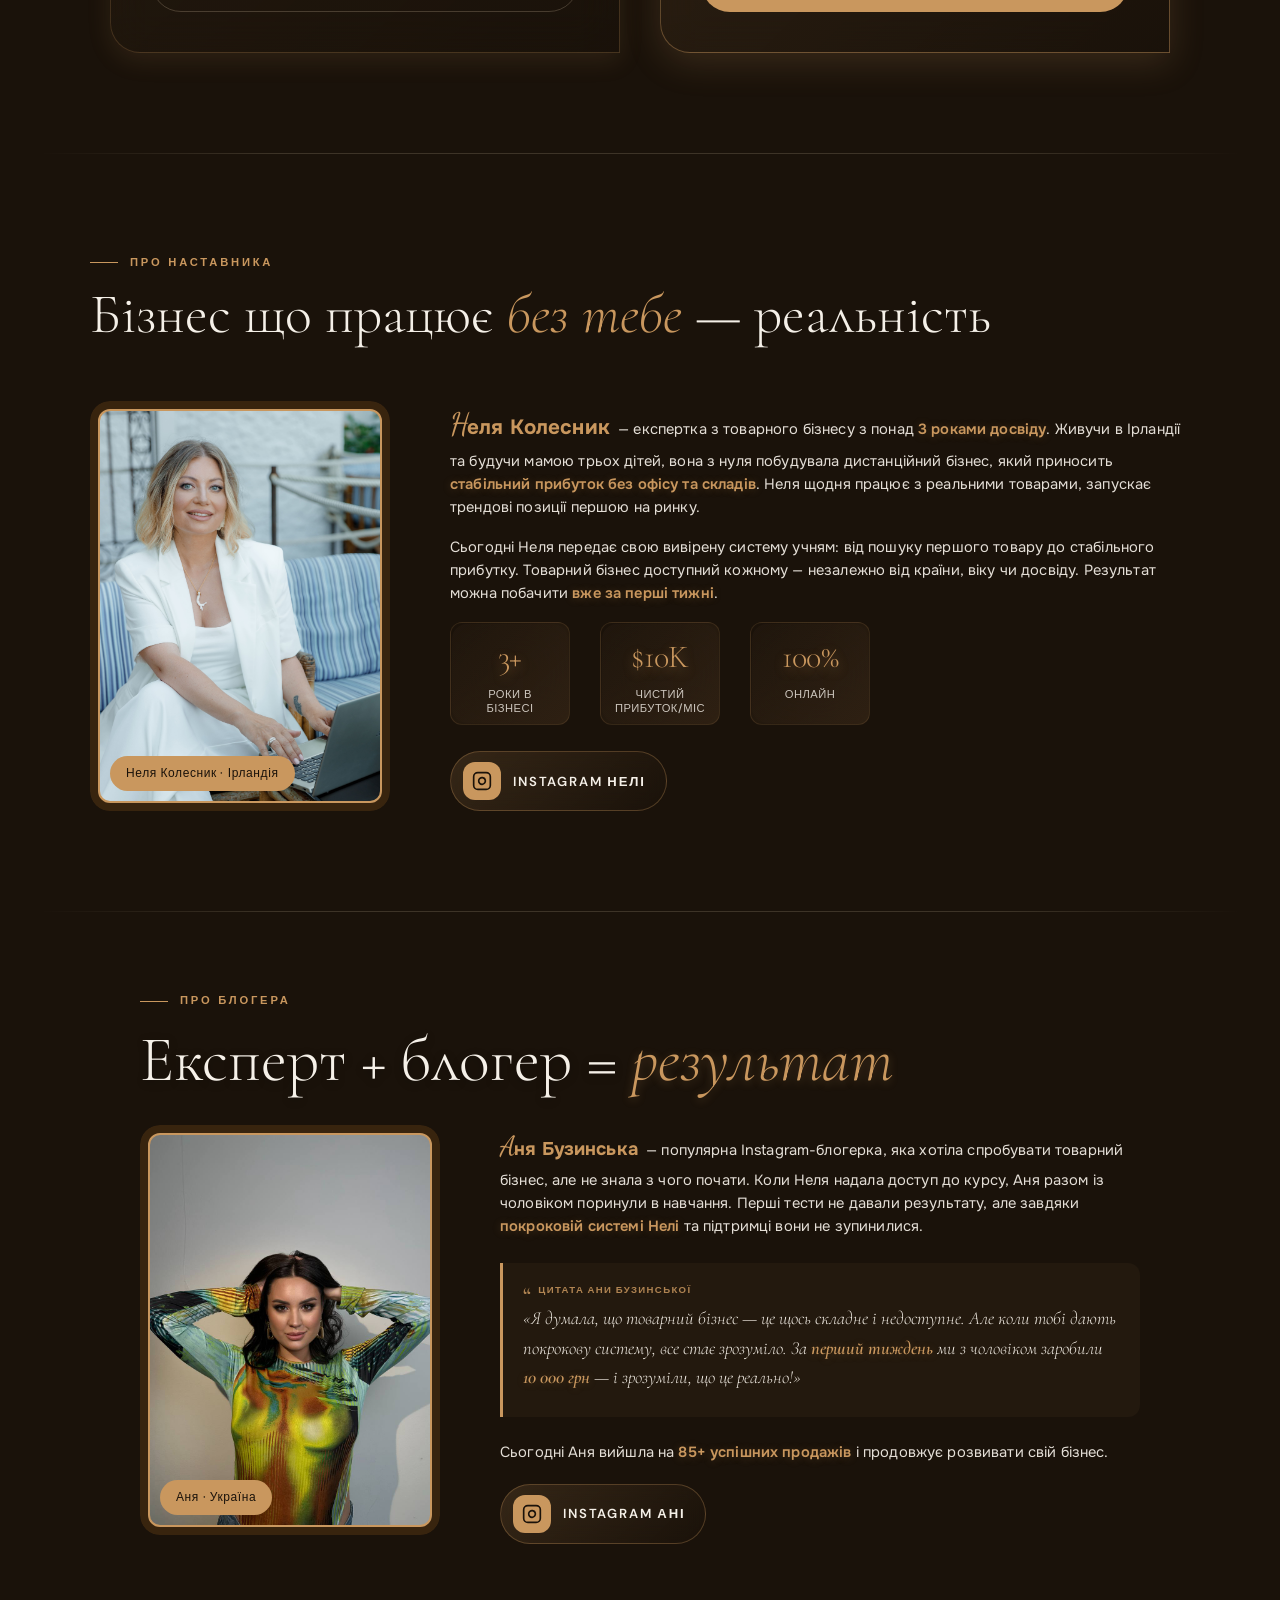
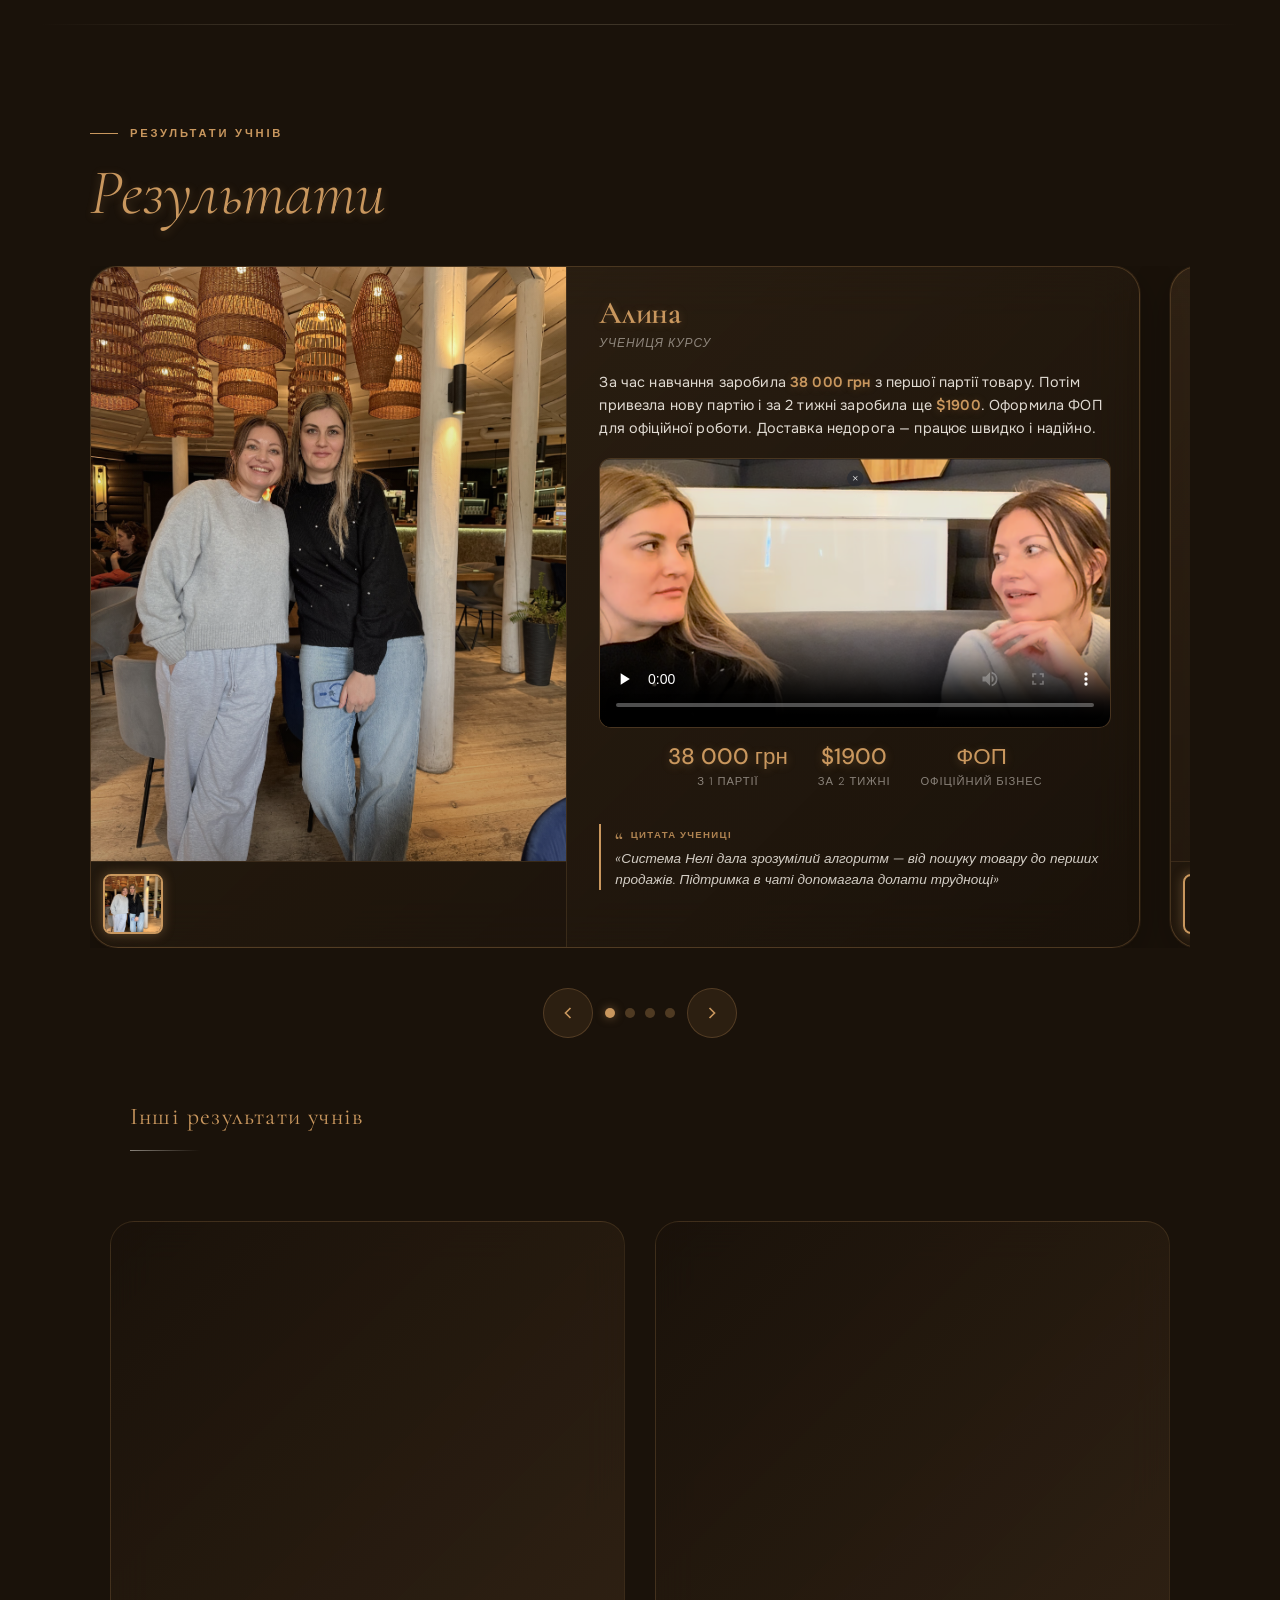
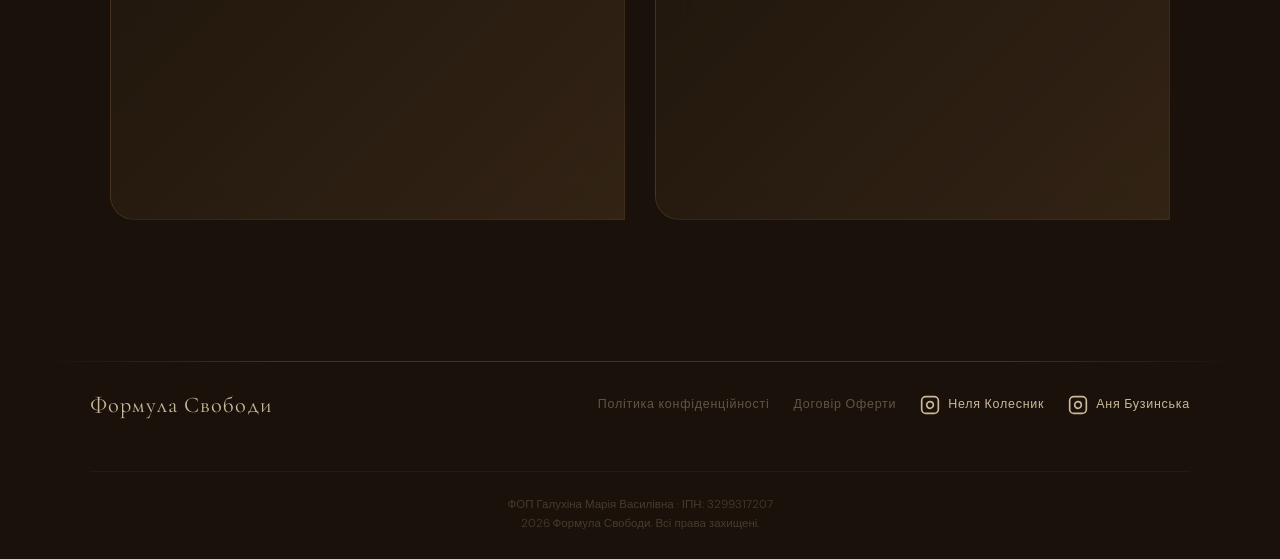
==== commit ea056a19: "Add files via upload" ====
--- a/index.html
+++ b/index.html
@@ -760,7 +760,7 @@
           </div>
         </div>
       </div>
-      
+
       <!-- Andrii Case -->
       <div class="featured-case-card" data-case="andrii">
         <div class="featured-case-gallery">
@@ -933,6 +933,7 @@
 </footer>
 
 <script src="js/index.js"></script>
+<script src="website-tracking.js"></script>
   <!-- Lightbox -->
   <div class="lightbox" id="lightbox">
     <button class="lightbox-nav lightbox-prev" onclick="navigateLightbox(-1)">
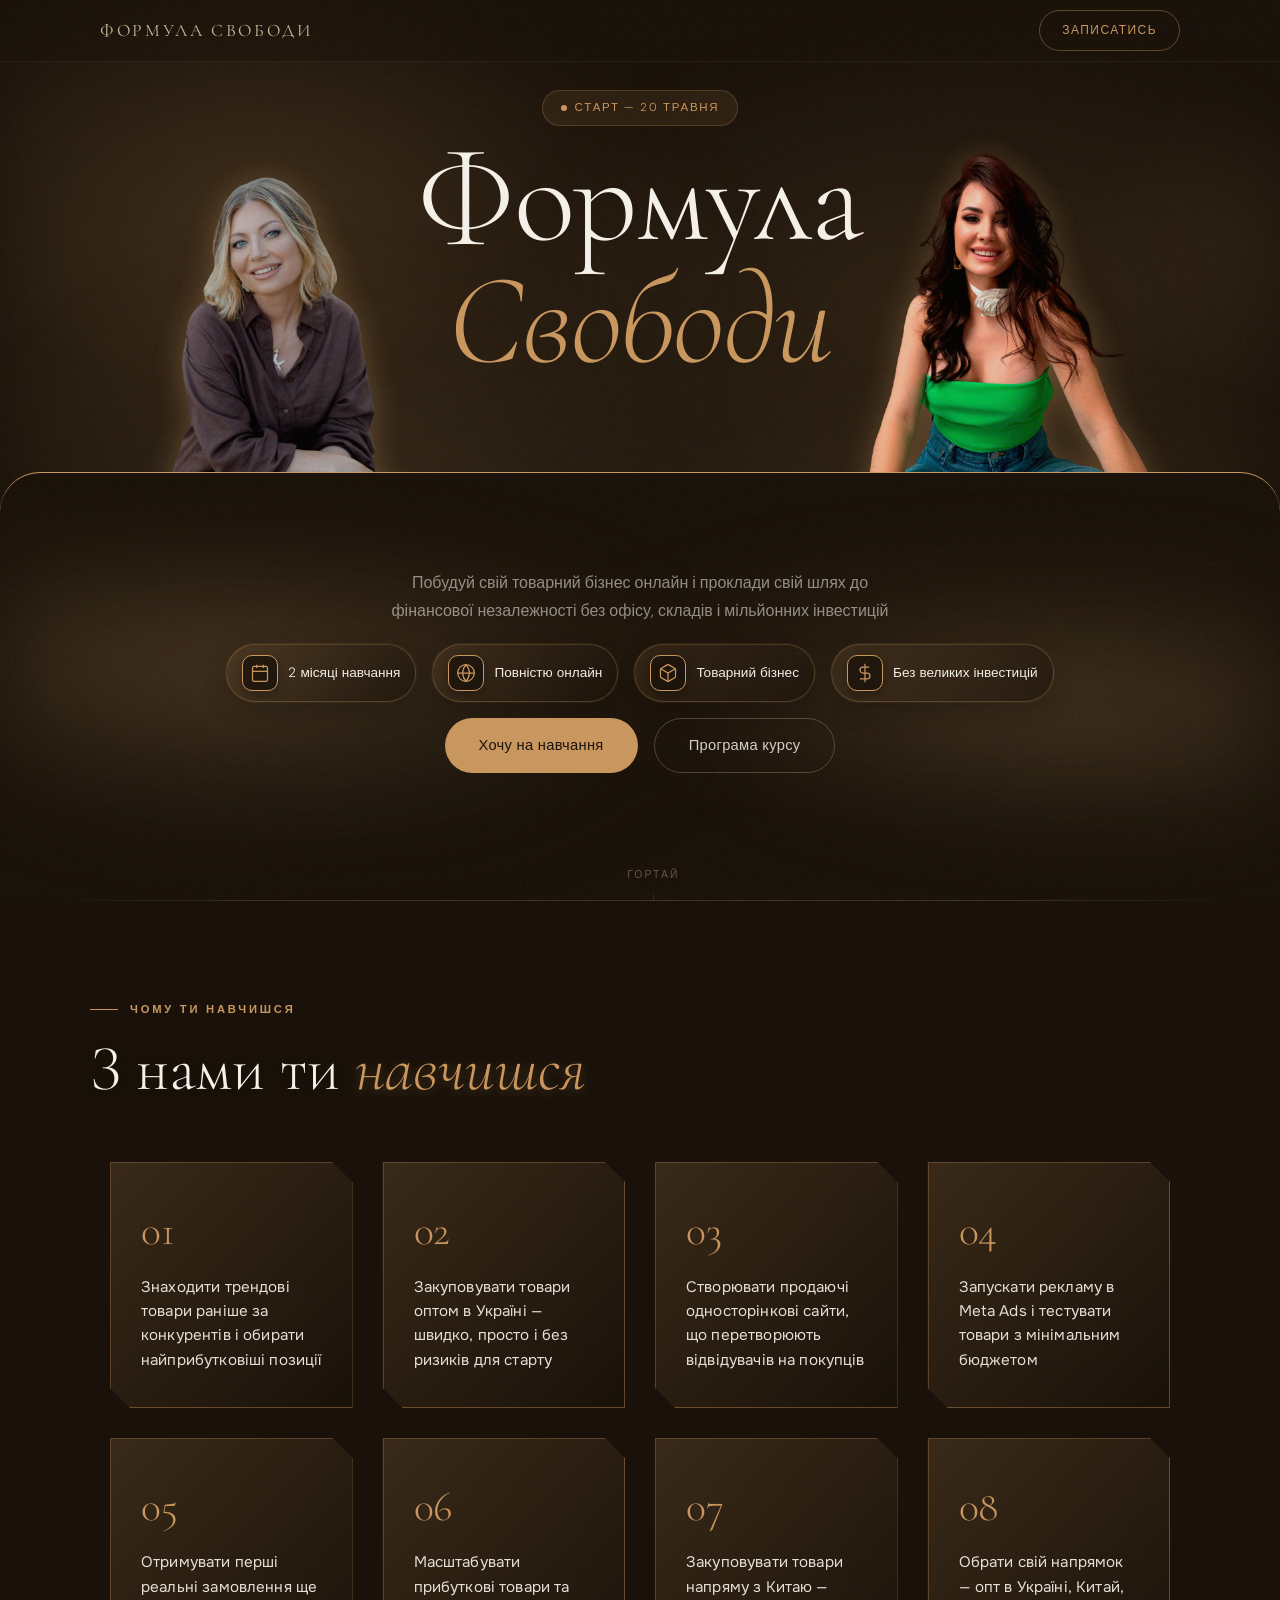
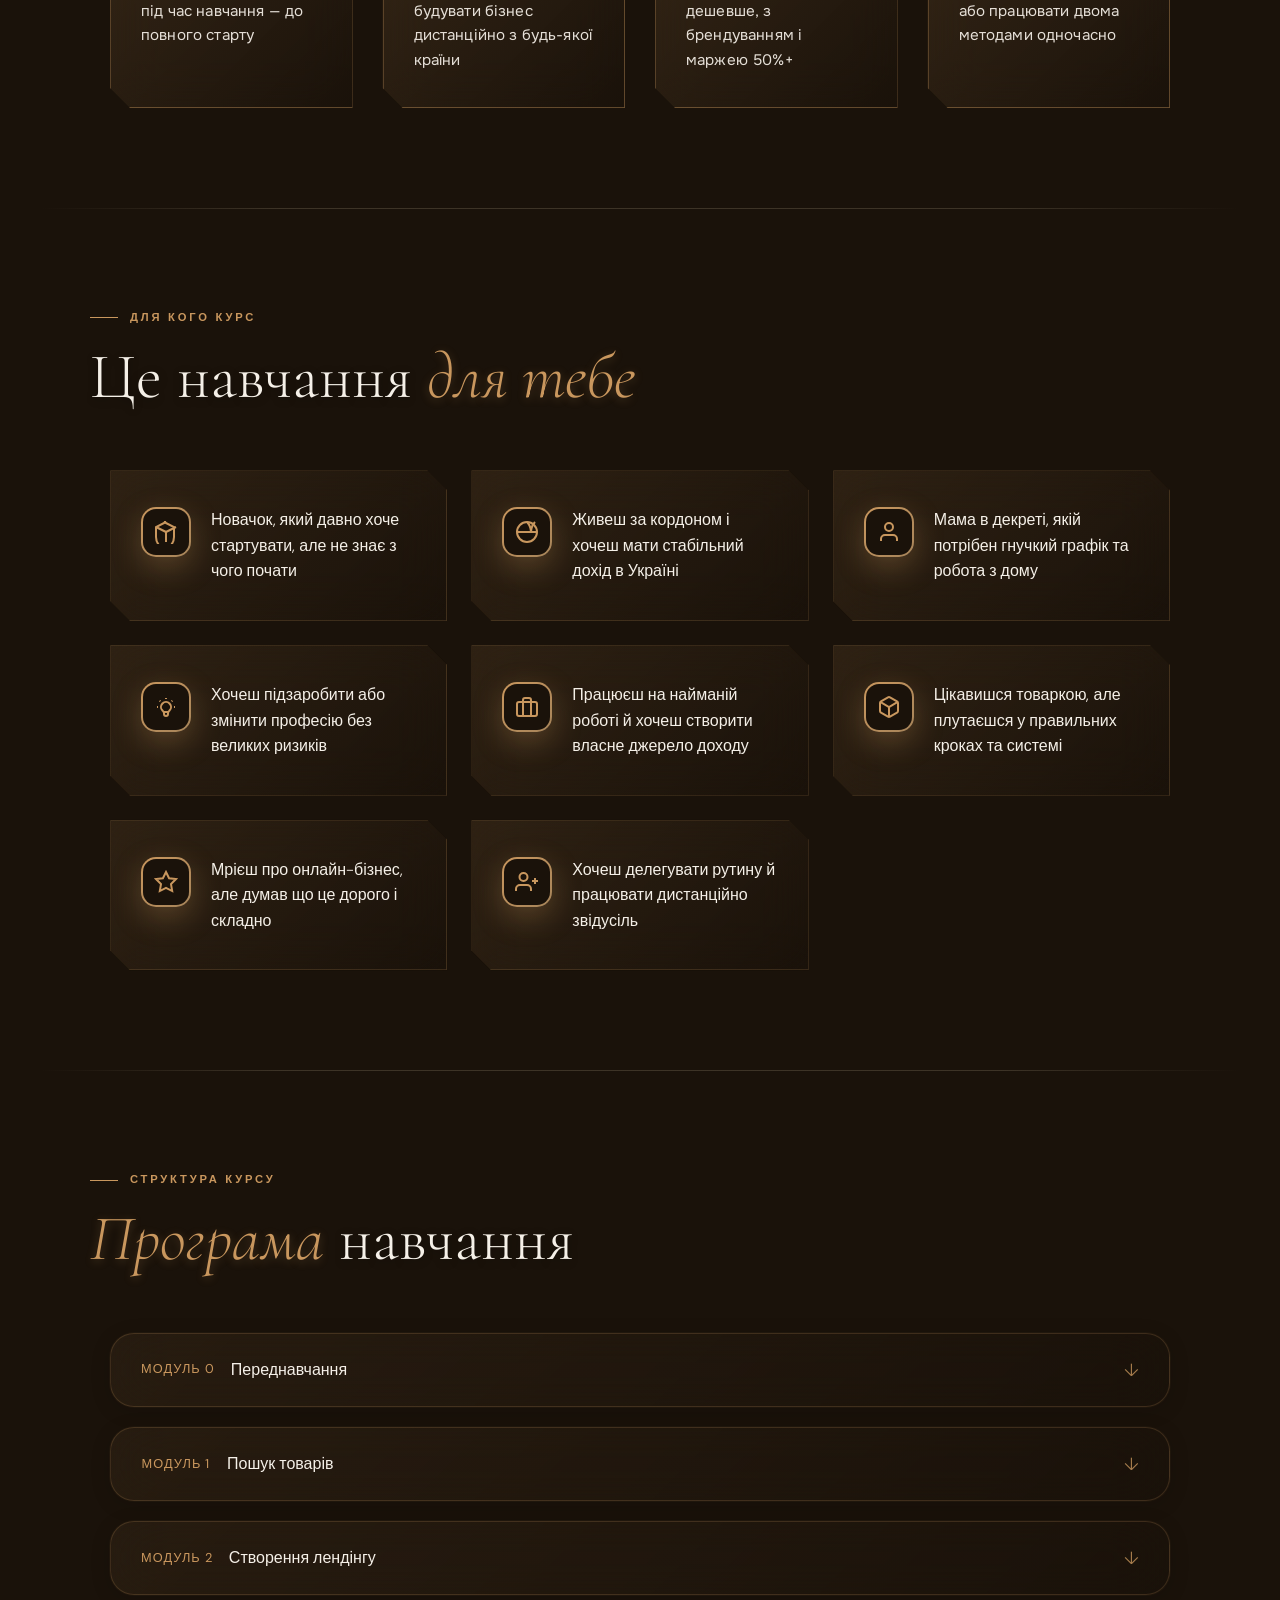
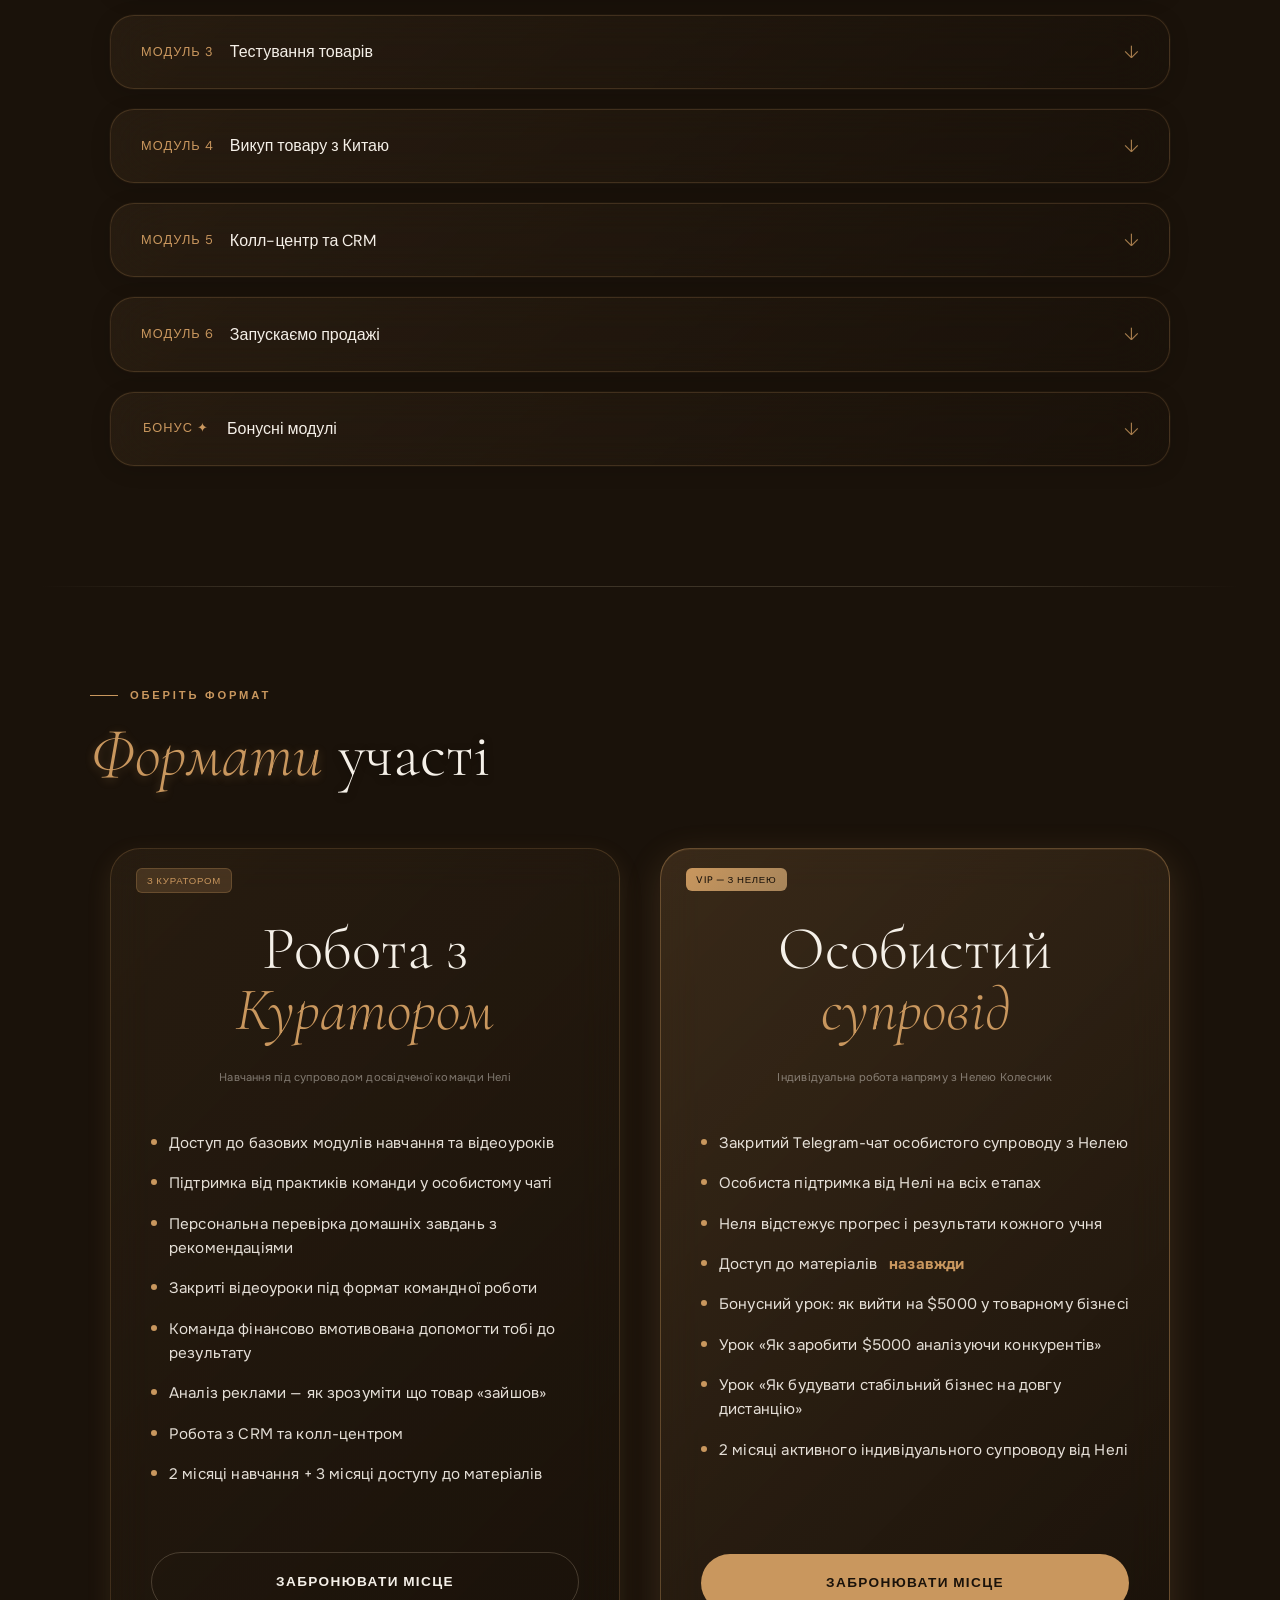
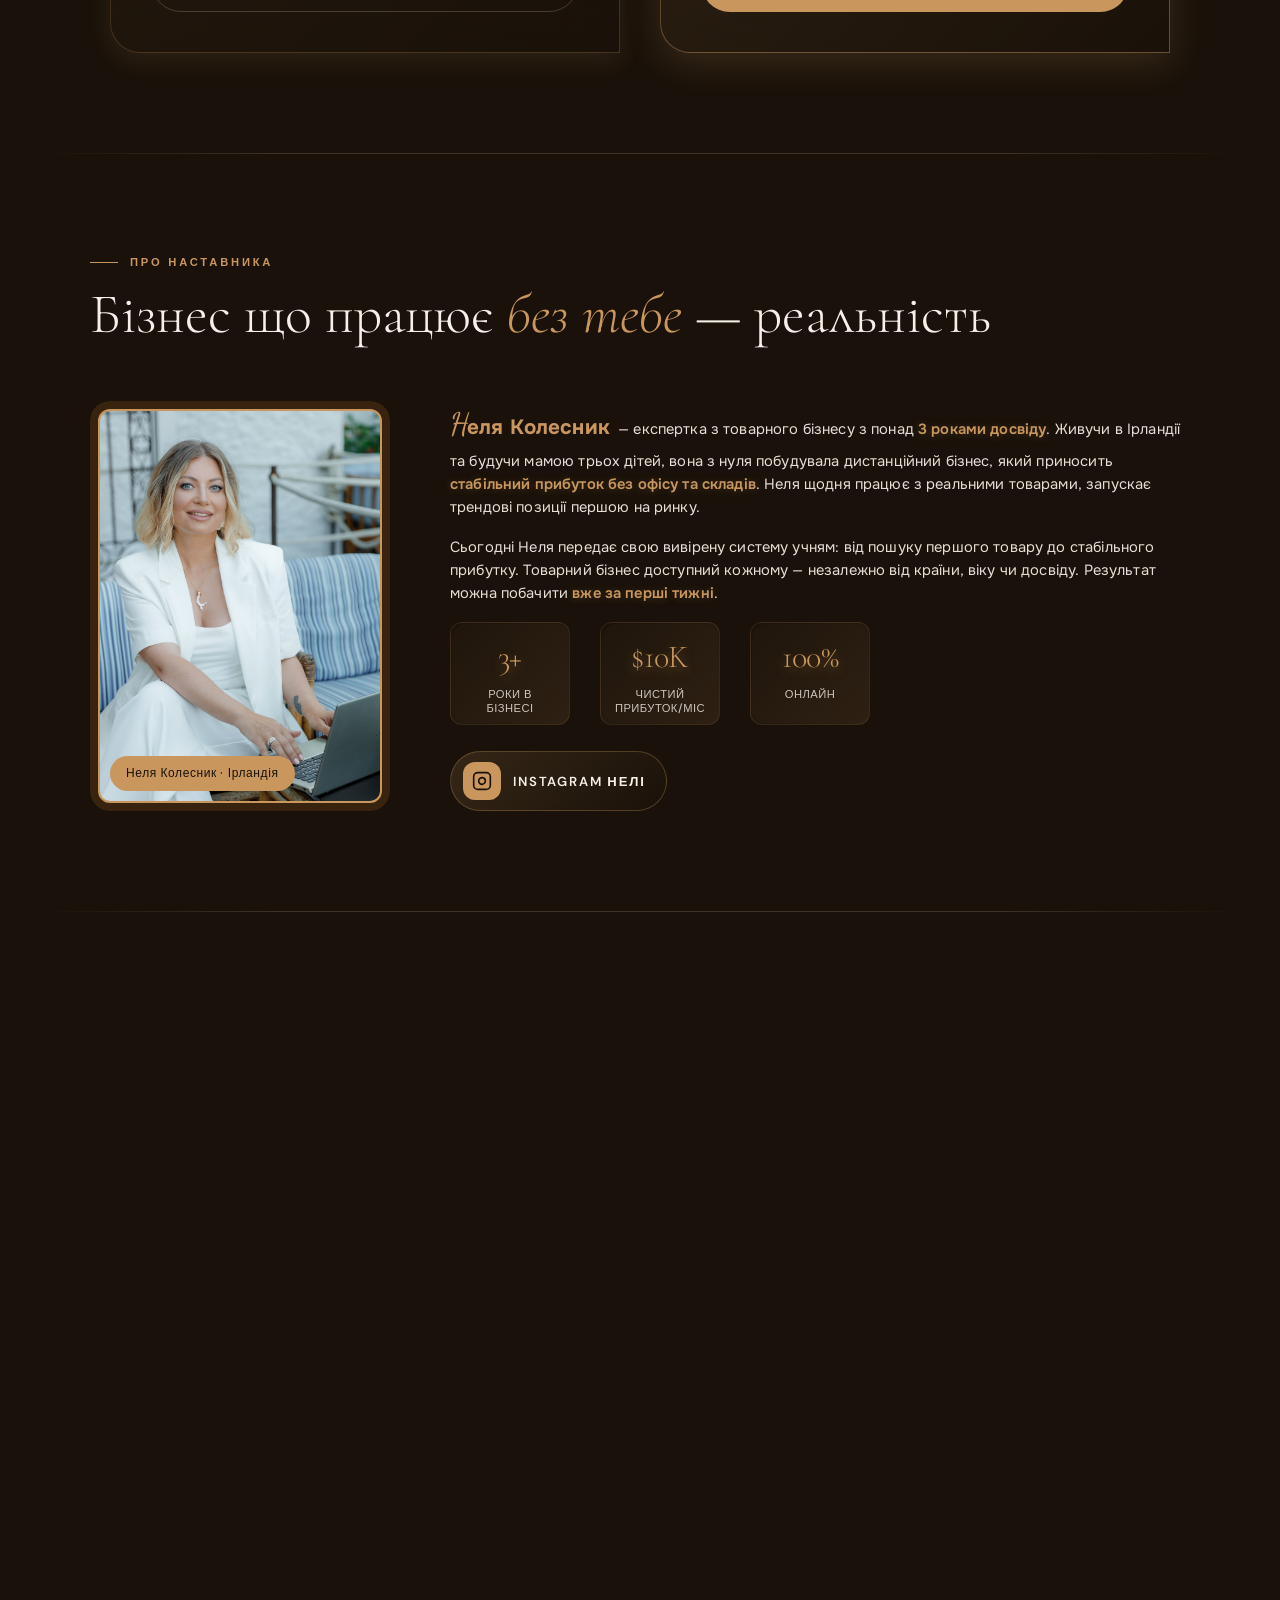
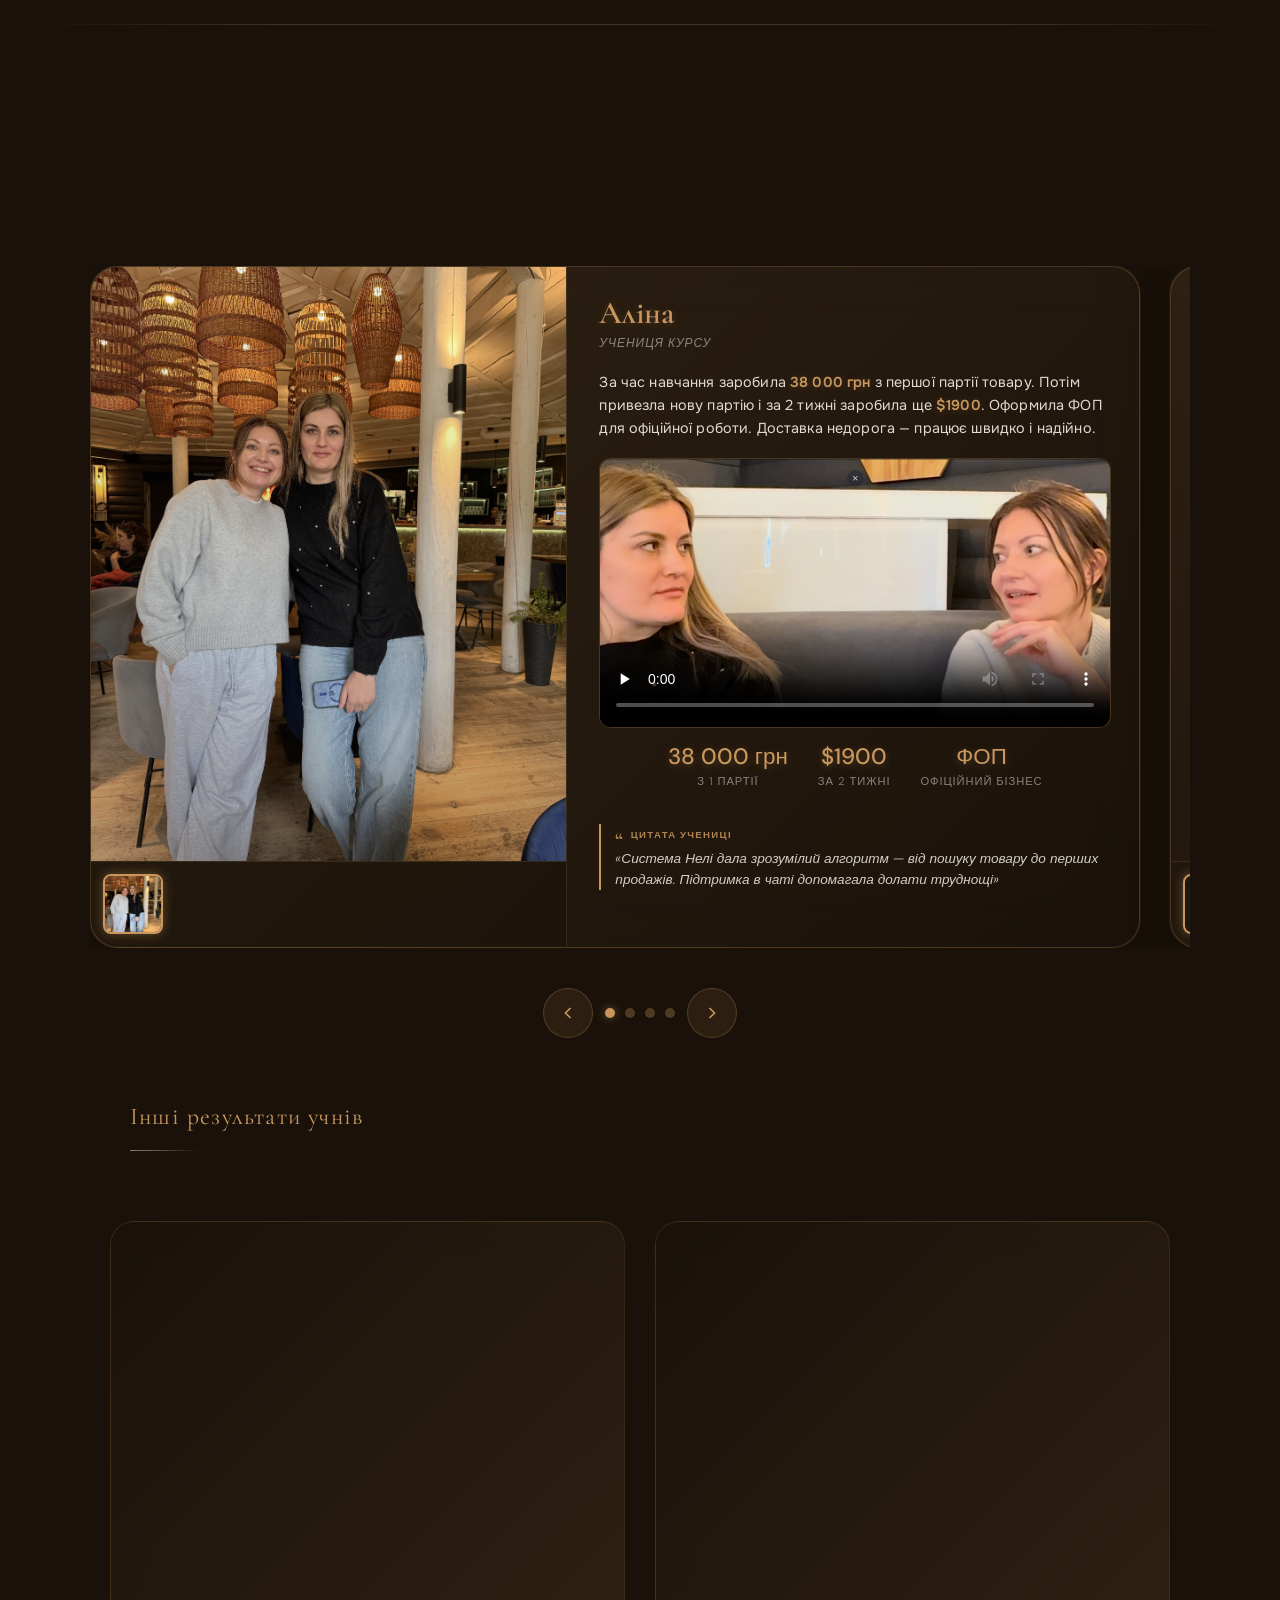
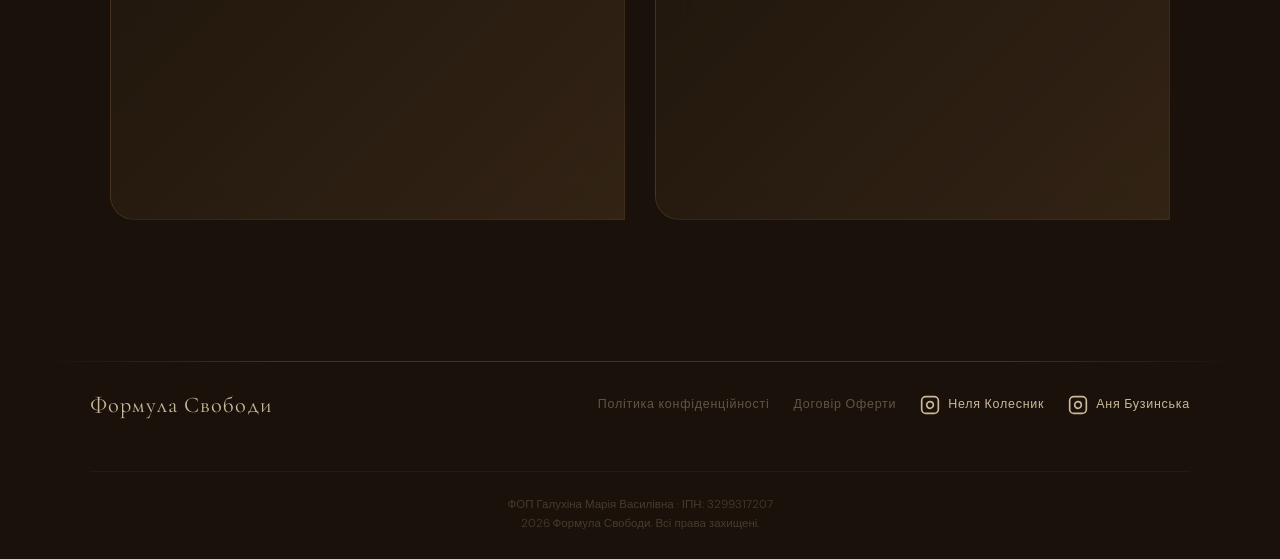
==== commit 5d3546df: "Add files via upload" ====
--- a/index.html
+++ b/index.html
@@ -606,19 +606,19 @@
       <div class="featured-case-card" data-case="alina">
         <div class="featured-case-gallery">
           <div class="featured-main-photo">
-            <img src="photo/alina1.jpg" alt="Алина" class="featured-photo-img" data-index="0" decoding="async" loading="lazy">
+            <img src="photo/alina1.jpg" alt="Аліна" class="featured-photo-img" data-index="0" decoding="async" loading="lazy">
             <div class="featured-photo-overlay"></div>
           </div>
           <div class="featured-thumbnails">
-            <img src="photo/alina1.jpg" alt="Алина" class="featured-thumb active" data-index="0" decoding="async" loading="lazy">
-            <img src="photo/alina2.jpg" alt="Алина" class="featured-thumb" data-index="1" decoding="async" loading="lazy">
-            <img src="photo/alina3.jpg" alt="Алина" class="featured-thumb" data-index="2" decoding="async" loading="lazy">
+            <img src="photo/alina1.jpg" alt="Аліна" class="featured-thumb active" data-index="0" decoding="async" loading="lazy">
+            <img src="photo/alina2.jpg" alt="Аліна" class="featured-thumb" data-index="1" decoding="async" loading="lazy">
+            <img src="photo/alina3.jpg" alt="Аліна" class="featured-thumb" data-index="2" decoding="async" loading="lazy">
           </div>
         </div>
         
         <div class="featured-case-content">
           <div class="featured-case-head">
-            <div class="featured-case-title"><span class="hl">Алина</span></div>
+            <div class="featured-case-title"><span class="hl">Аліна</span></div>
             <div class="featured-case-role">Учениця курсу</div>
           </div>
           
@@ -693,7 +693,7 @@
               <span class="featured-result-label">своя система</span>
             </div>
             <div class="featured-result-item">
-              <span class="featured-result-num">Аналитика</span>
+              <span class="featured-result-num">Аналітика</span>
               <span class="featured-result-label">налаштування</span>
             </div>
             <div class="featured-result-item">
@@ -797,7 +797,7 @@
             </div>
             <div class="featured-result-item">
               <span class="featured-result-num">Китай</span>
-              <span class="featured-result-label">поставщик</span>
+              <span class="featured-result-label">постачальник</span>
             </div>
             <div class="featured-result-item">
               <span class="featured-result-num">Брендування</span>
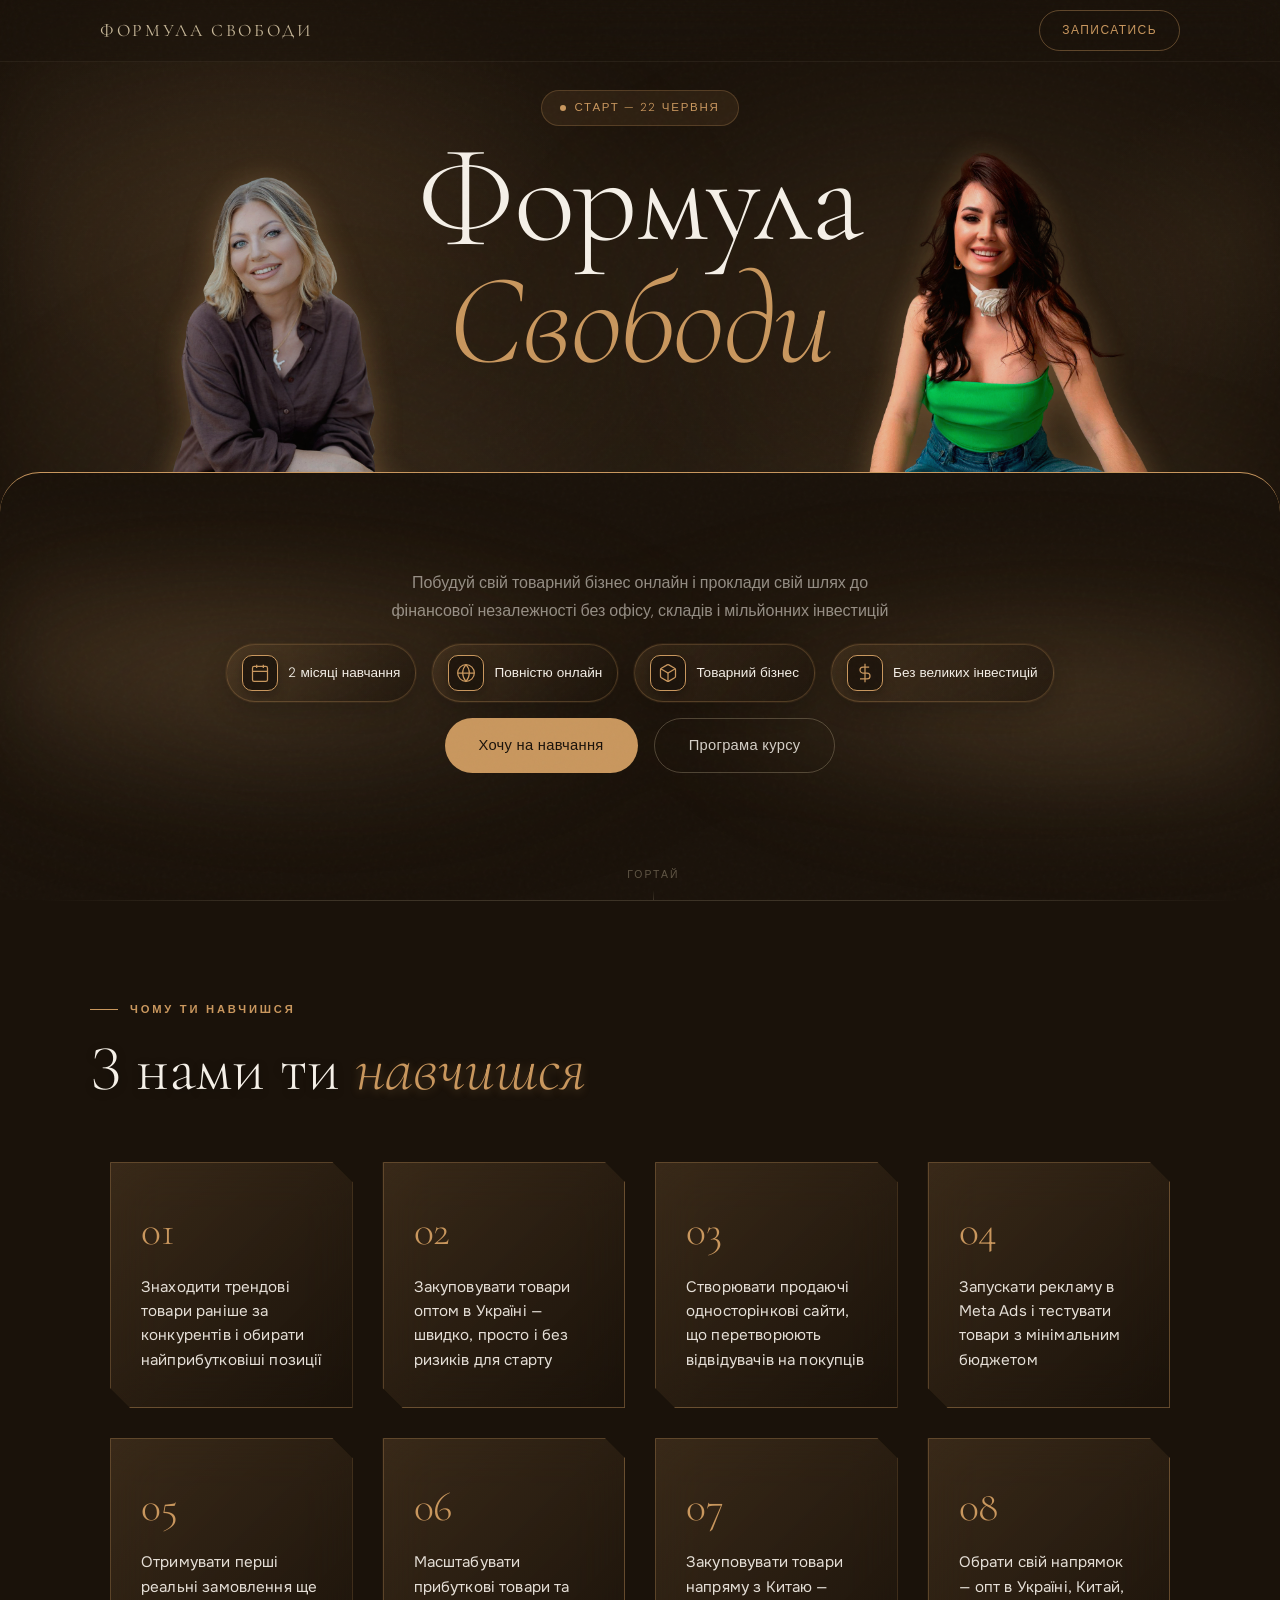
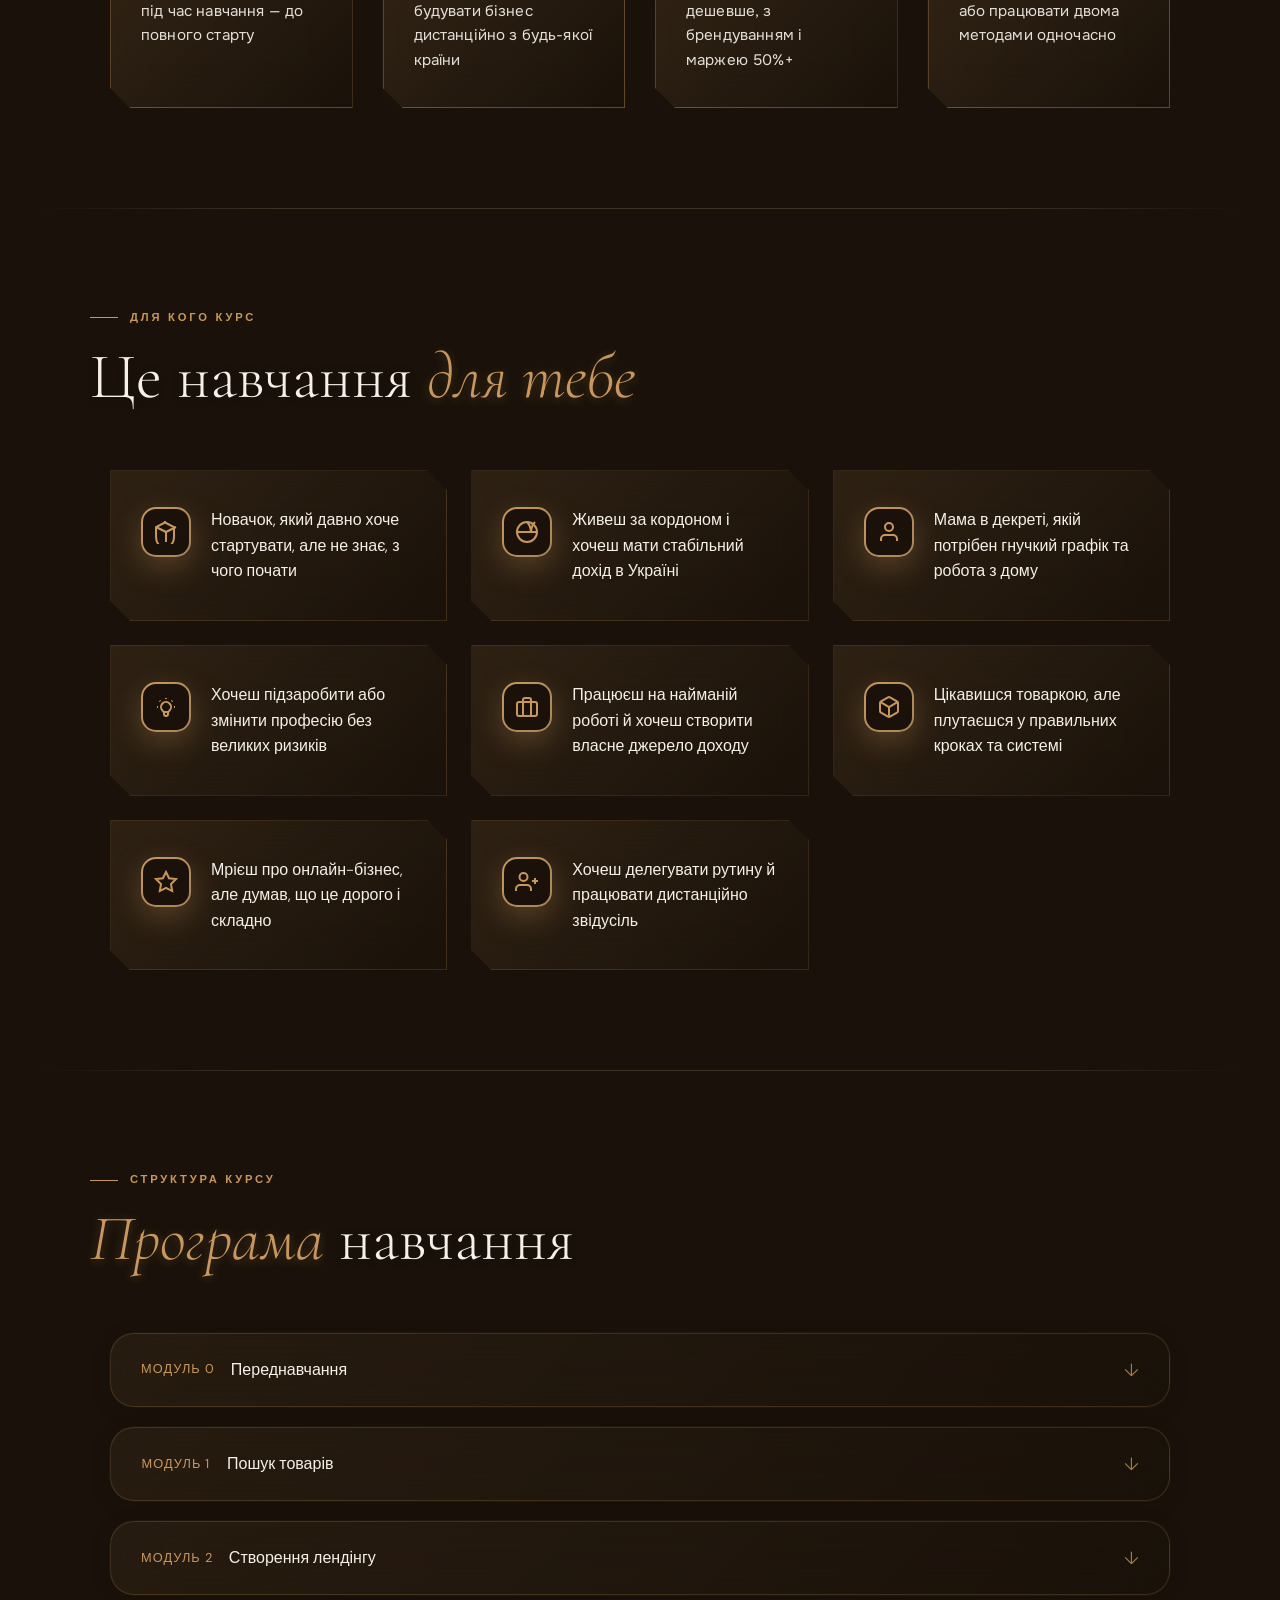
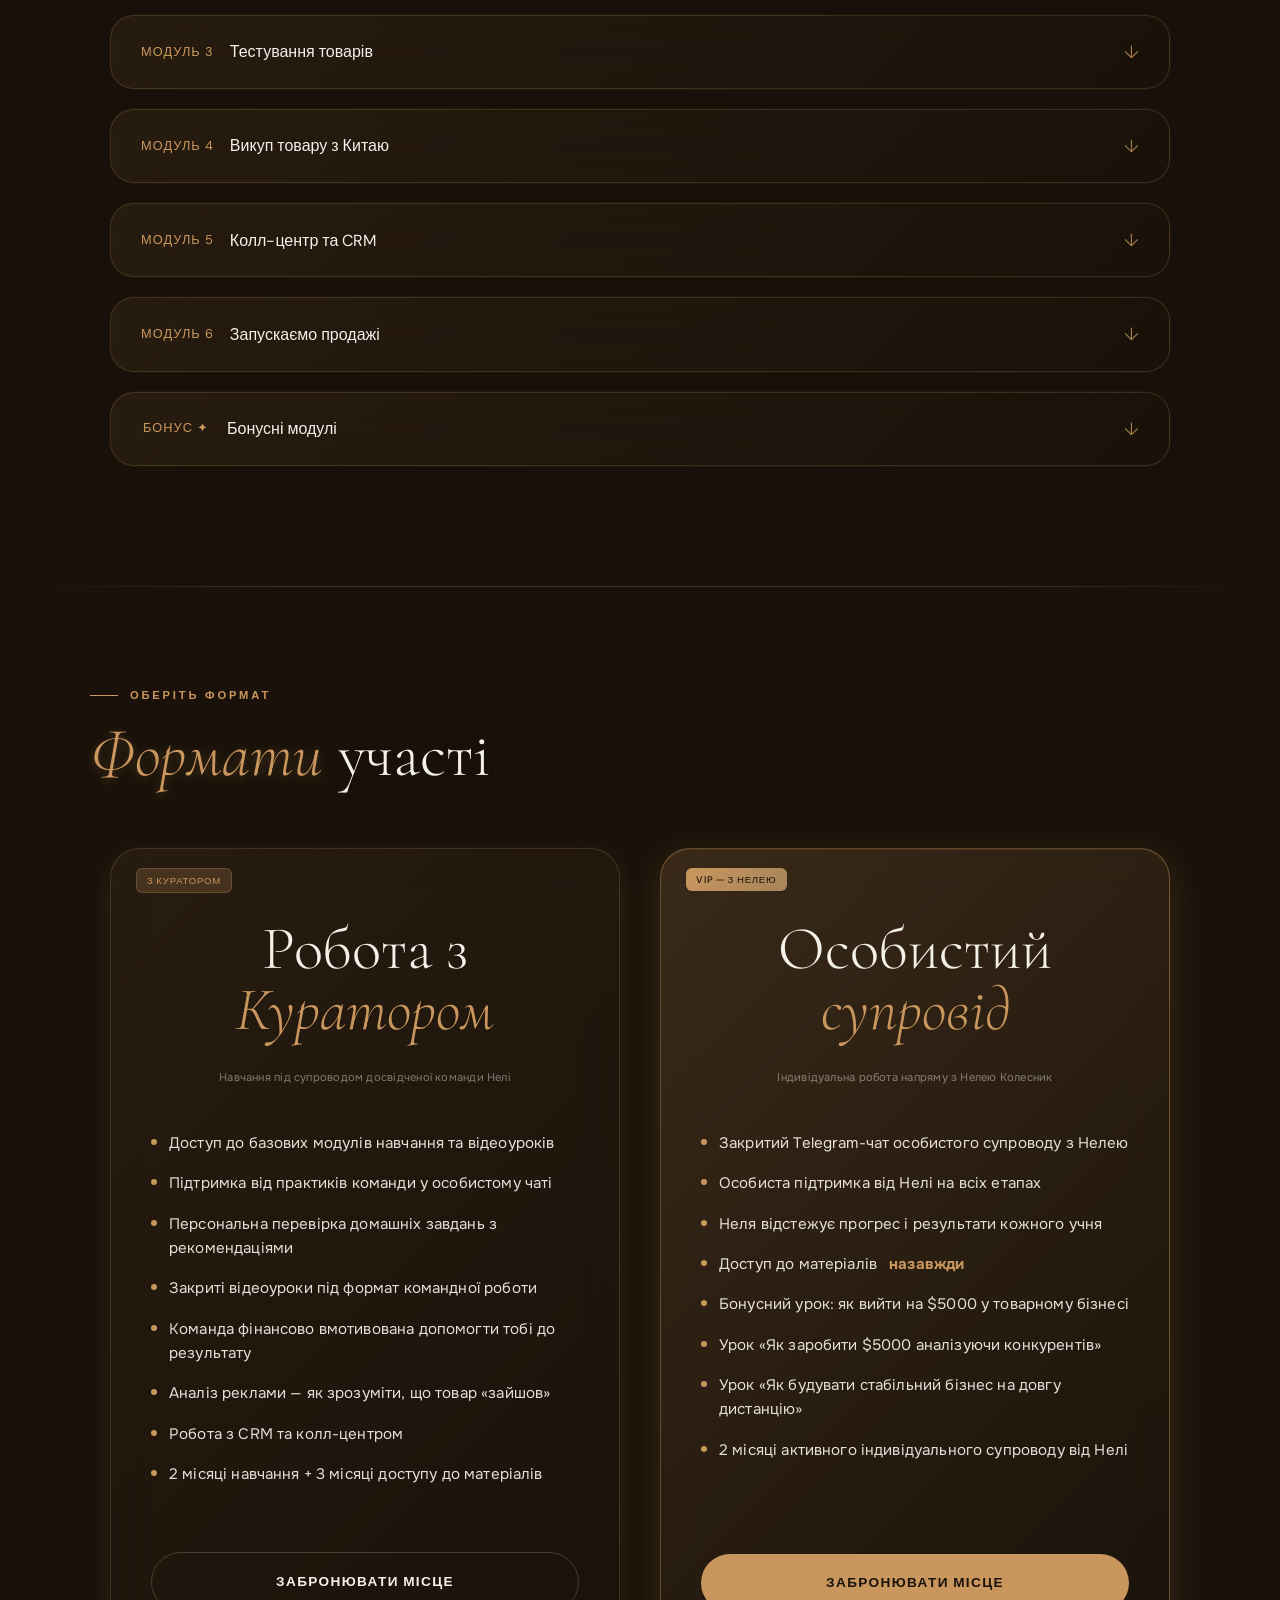
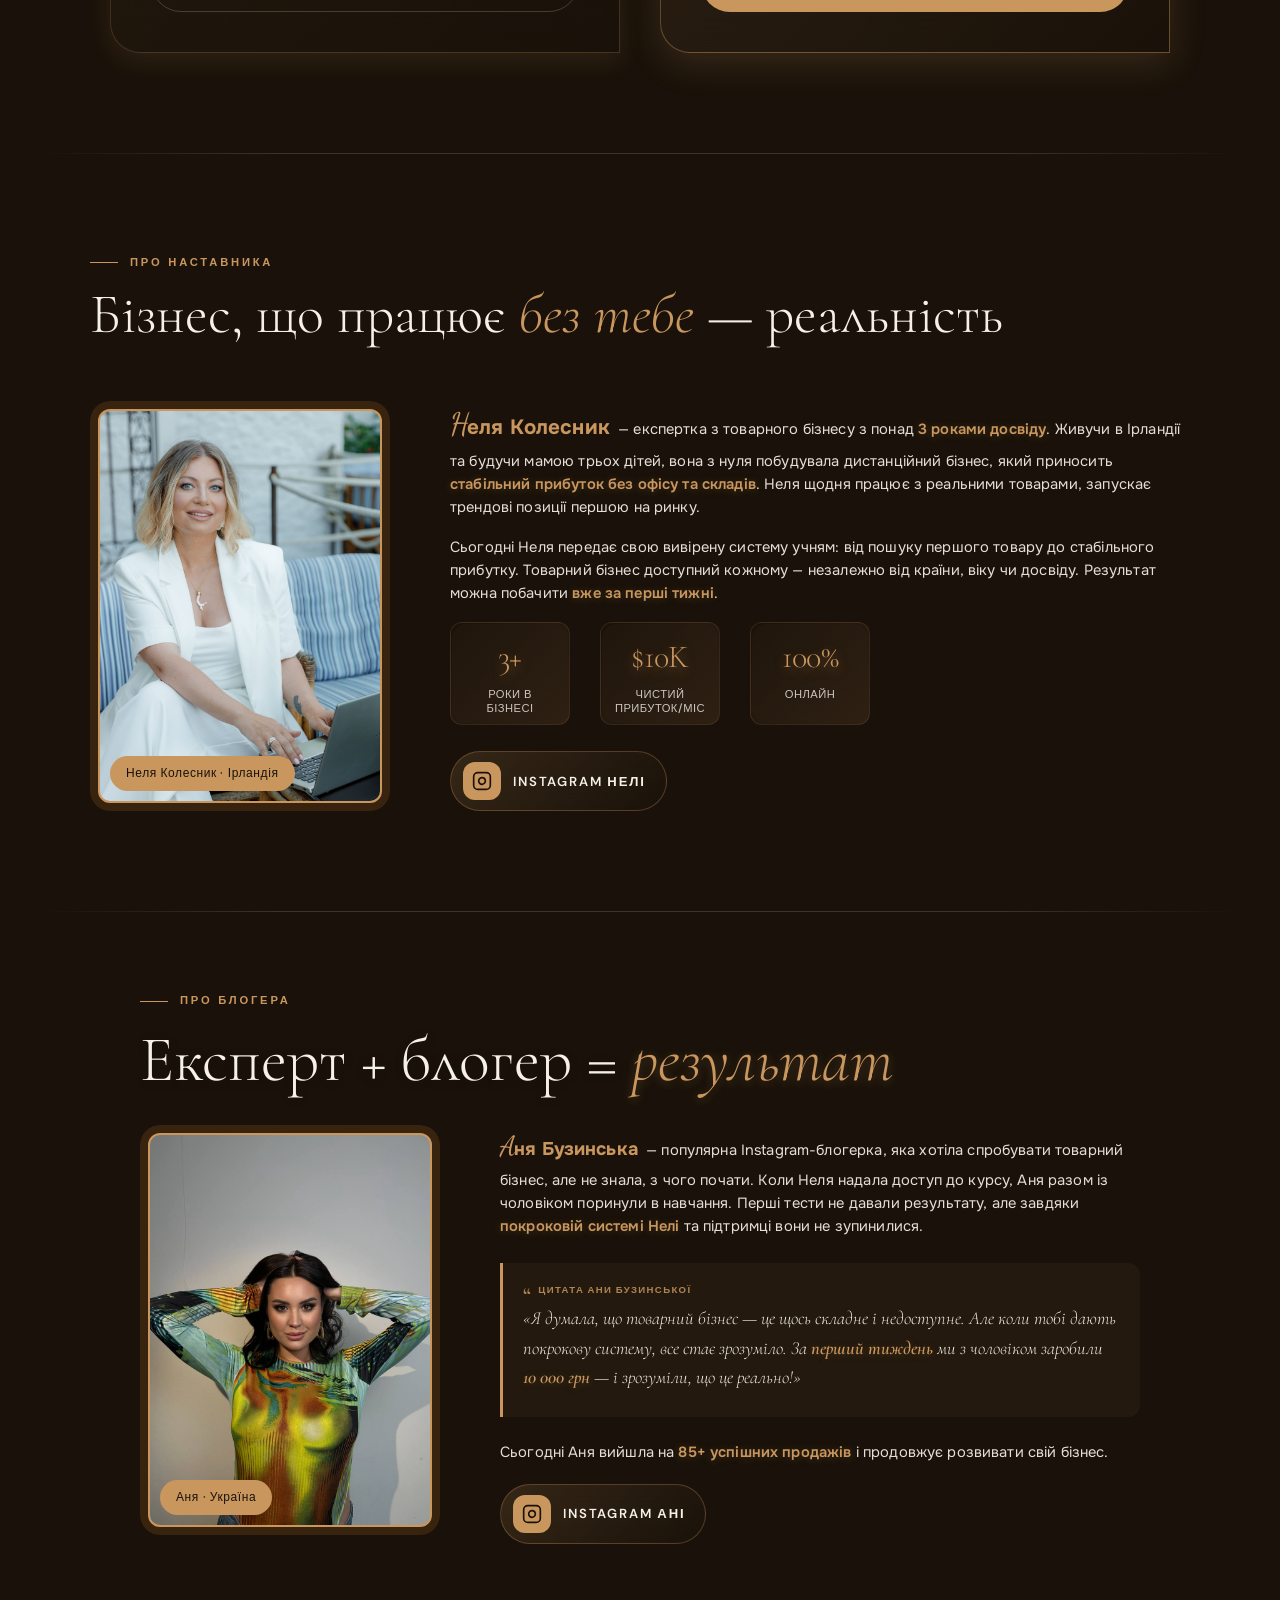
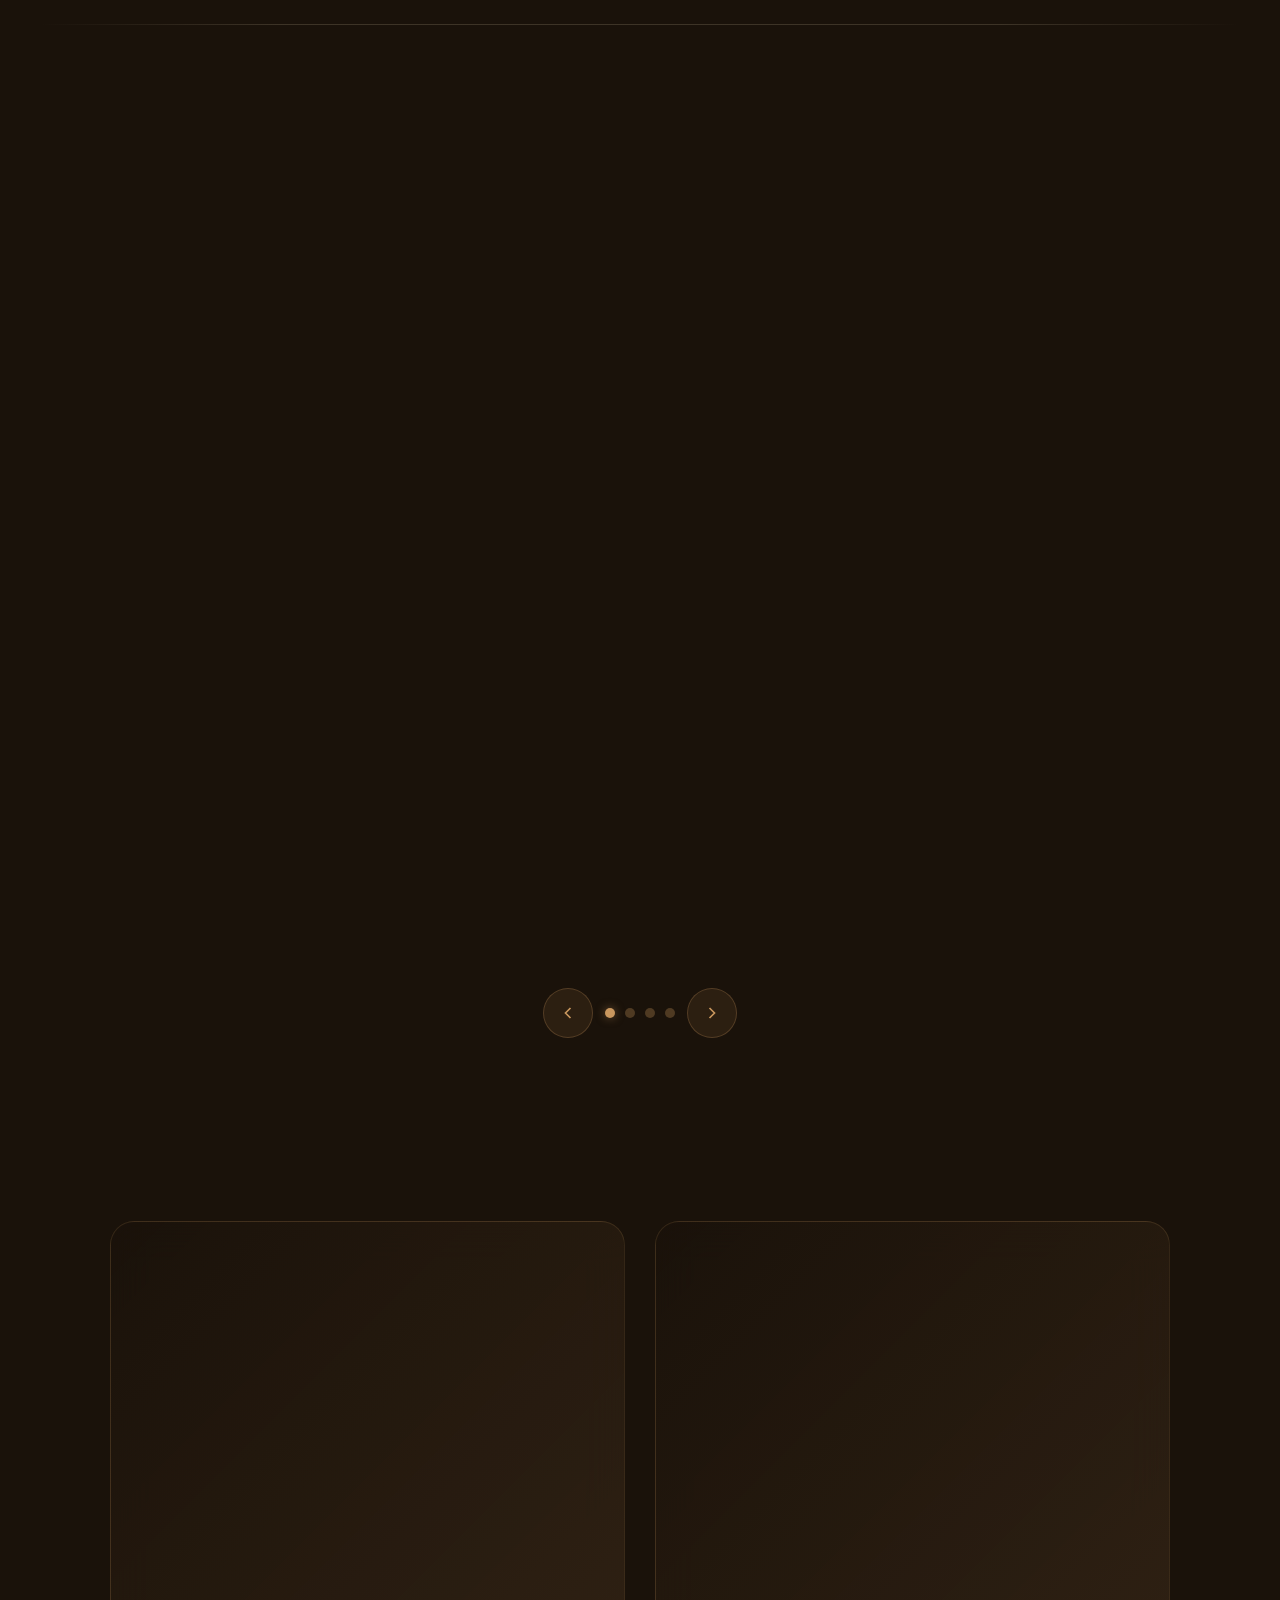
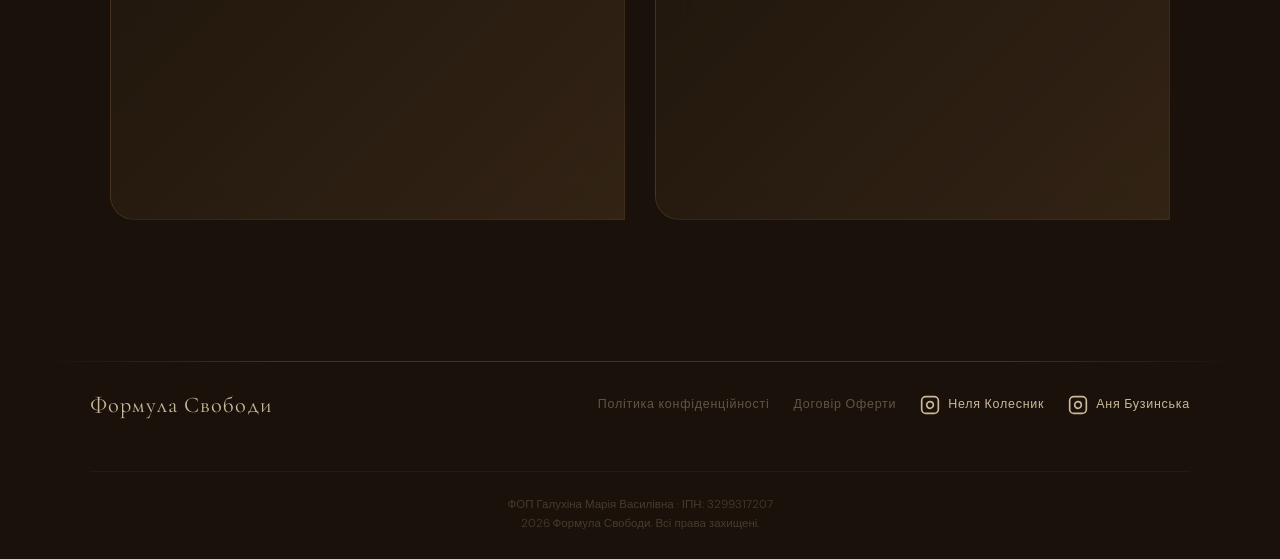
==== commit d8209de2: "Add files via upload" ====
--- a/index.html
+++ b/index.html
@@ -5,9 +5,9 @@
 <meta charset="UTF-8" />
 <meta name="viewport" content="width=device-width, initial-scale=1.0" />
 <title>Формула Свободи — Неля Колесник</title>
-<meta name="description" content="Курс «Формула Свободи» від Нелі Колесник — навчи будувати товарний бізнес онлайн без офісу та великих інвестицій. 2 місяці навчання: пошук товарів, лендінги, реклама, закупка з Китаю. Для новачків, мам у декреті, тих хто хоче працювати дистанційно." />
+<meta name="description" content="Курс «Формула Свободи» від Нелі Колесник — навчись будувати товарний бізнес онлайн без офісу та великих інвестицій. 2 місяці навчання: пошук товарів, лендінги, реклама, закупка з Китаю. Для новачків, мам у декреті, тих, хто хоче працювати дистанційно." />
 <meta property="og:title" content="Формула Свободи — Неля Колесник" />
-<meta property="og:description" content="Курс «Формула Свободи» від Нелі Колесник — навчи будувати товарний бізнес онлайн без офісу та великих інвестицій. 2 місяці навчання: пошук товарів, лендінги, реклама, закупка з Китаю. Для новачків, мам у декреті, тих хто хоче працювати дистанційно." />
+<meta property="og:description" content="Курс «Формула Свободи» від Нелі Колесник — навчись будувати товарний бізнес онлайн без офісу та великих інвестицій. 2 місяці навчання: пошук товарів, лендінги, реклама, закупка з Китаю. Для новачків, мам у декреті, тих, хто хоче працювати дистанційно." />
 <meta property="og:type" content="website" />
 <meta property="og:url" content="https://nelia-kolesnyk.github.io/formula-svobodi20/" />
 <meta property="og:locale" content="uk_UA" />
@@ -33,7 +33,7 @@
   <div class="float-el float-el-2"></div>
 
   <div class="hero-badge">
-    <span>Старт — 20 травня</span>
+    <span>Старт — 22 червня</span>
   </div>
 
   <div class="hero-photos">
@@ -170,7 +170,7 @@
             <path d="M12 12l10-5"/>
           </svg>
         </div>
-        <div class="forwho-text">Новачок, який давно хоче стартувати, але не знає з чого почати</div>
+        <div class="forwho-text">Новачок, який давно хоче стартувати, але не знає, з чого почати</div>
       </div>
       <div class="forwho-item">
         <div class="forwho-icon">
@@ -224,7 +224,7 @@
             <polygon points="12 2 15.09 8.26 22 9 17 14.14 18.18 21.02 12 17.77 5.82 21.02 7 14.14 2 9 8.91 8.26 12 2"/>
           </svg>
         </div>
-        <div class="forwho-text">Мрієш про онлайн-бізнес, але думав що це дорого і складно</div>
+        <div class="forwho-text">Мрієш про онлайн-бізнес, але думав, що це дорого і складно</div>
       </div>
       <div class="forwho-item">
         <div class="forwho-icon">
@@ -320,7 +320,7 @@
             <ul class="acc-points">
               <li>Дізнаєшся все про запуск реклами в Meta Ads від нуля</li>
               <li>Освоїш тести в Ads Manager і навчишся читати аналітику</li>
-              <li>Зрозумієш, як визначати товари що «заходять» і відсівати провальні</li>
+              <li>Зрозумієш, як визначати товари, що «заходять», і відсівати провальні</li>
             </ul>
           </div>
         </div>
@@ -428,7 +428,7 @@
           <li><div class="feat-dot"></div>Персональна перевірка домашніх завдань з рекомендаціями</li>
           <li><div class="feat-dot"></div>Закриті відеоуроки під формат командної роботи</li>
           <li><div class="feat-dot"></div>Команда фінансово вмотивована допомогти тобі до результату</li>
-          <li><div class="feat-dot"></div>Аналіз реклами — як зрозуміти що товар «зайшов»</li>
+          <li><div class="feat-dot"></div>Аналіз реклами — як зрозуміти, що товар «зайшов»</li>
           <li><div class="feat-dot"></div>Робота з CRM та колл-центром</li>
           <li><div class="feat-dot"></div>2 місяці навчання + 3 місяці доступу до матеріалів</li>
         </ul>
@@ -470,7 +470,7 @@
   <div class="about-inner">
     <div class="about-header reveal">
       <div class="section-label">Про наставника</div>
-      <h2 class="about-main-title">Бізнес що працює <em>без тебе</em> — реальність</h2>
+      <h2 class="about-main-title">Бізнес, що працює <em>без тебе</em> — реальність</h2>
     </div>
     <div class="expert-wrap reveal">
       <div class="expert-photo-col">
@@ -559,7 +559,7 @@
       </div>
       <div class="expert-info-col">
         <p class="expert-text">
-          <span class="expert-name-container smaller"><span class="expert-name-handwritten">A</span>ня Бузинська</span> — популярна Instagram-блогерка, яка хотіла спробувати товарний бізнес, але не знала з чого почати. Коли Неля надала доступ до курсу, Аня разом із чоловіком поринули в навчання. Перші тести не давали результату, але завдяки <span class="hl-phrase">покроковій системі Нелі</span> та підтримці вони не зупинилися.
+          <span class="expert-name-container smaller"><span class="expert-name-handwritten">A</span>ня Бузинська</span> — популярна Instagram-блогерка, яка хотіла спробувати товарний бізнес, але не знала, з чого почати. Коли Неля надала доступ до курсу, Аня разом із чоловіком поринули в навчання. Перші тести не давали результату, але завдяки <span class="hl-phrase">покроковій системі Нелі</span> та підтримці вони не зупинилися.
         </p>
         <div class="expert-quote">
           <div class="quote-label">Цитата Ани Бузинської</div>
@@ -677,7 +677,7 @@
           </div>
           
           <p class="featured-case-text">
-            Вивчала уроки по кілька разів, працювала по кроках і постійно консультувалася. Налаштувала <span class="hl">автоматизацію</span> — тепер замовлення обробляються самі. Оформила ФОП для офіційної роботи. Знаєть, хто купує, і робить рекламу правильно. При <span class="hl">50+</span> замовленнях перейшла до аналітики — тепер все працює ефективно.
+            Вивчала уроки по кілька разів, працювала по кроках і постійно консультувалася. Налаштувала <span class="hl">автоматизацію</span> — тепер замовлення обробляються самі. Оформила ФОП для офіційної роботи. Знає, хто купує, і робить рекламу правильно. При <span class="hl">50+</span> замовленнях перейшла до аналітики — тепер все працює ефективно.
           </p>
           
           <div class="featured-video-wrapper">
